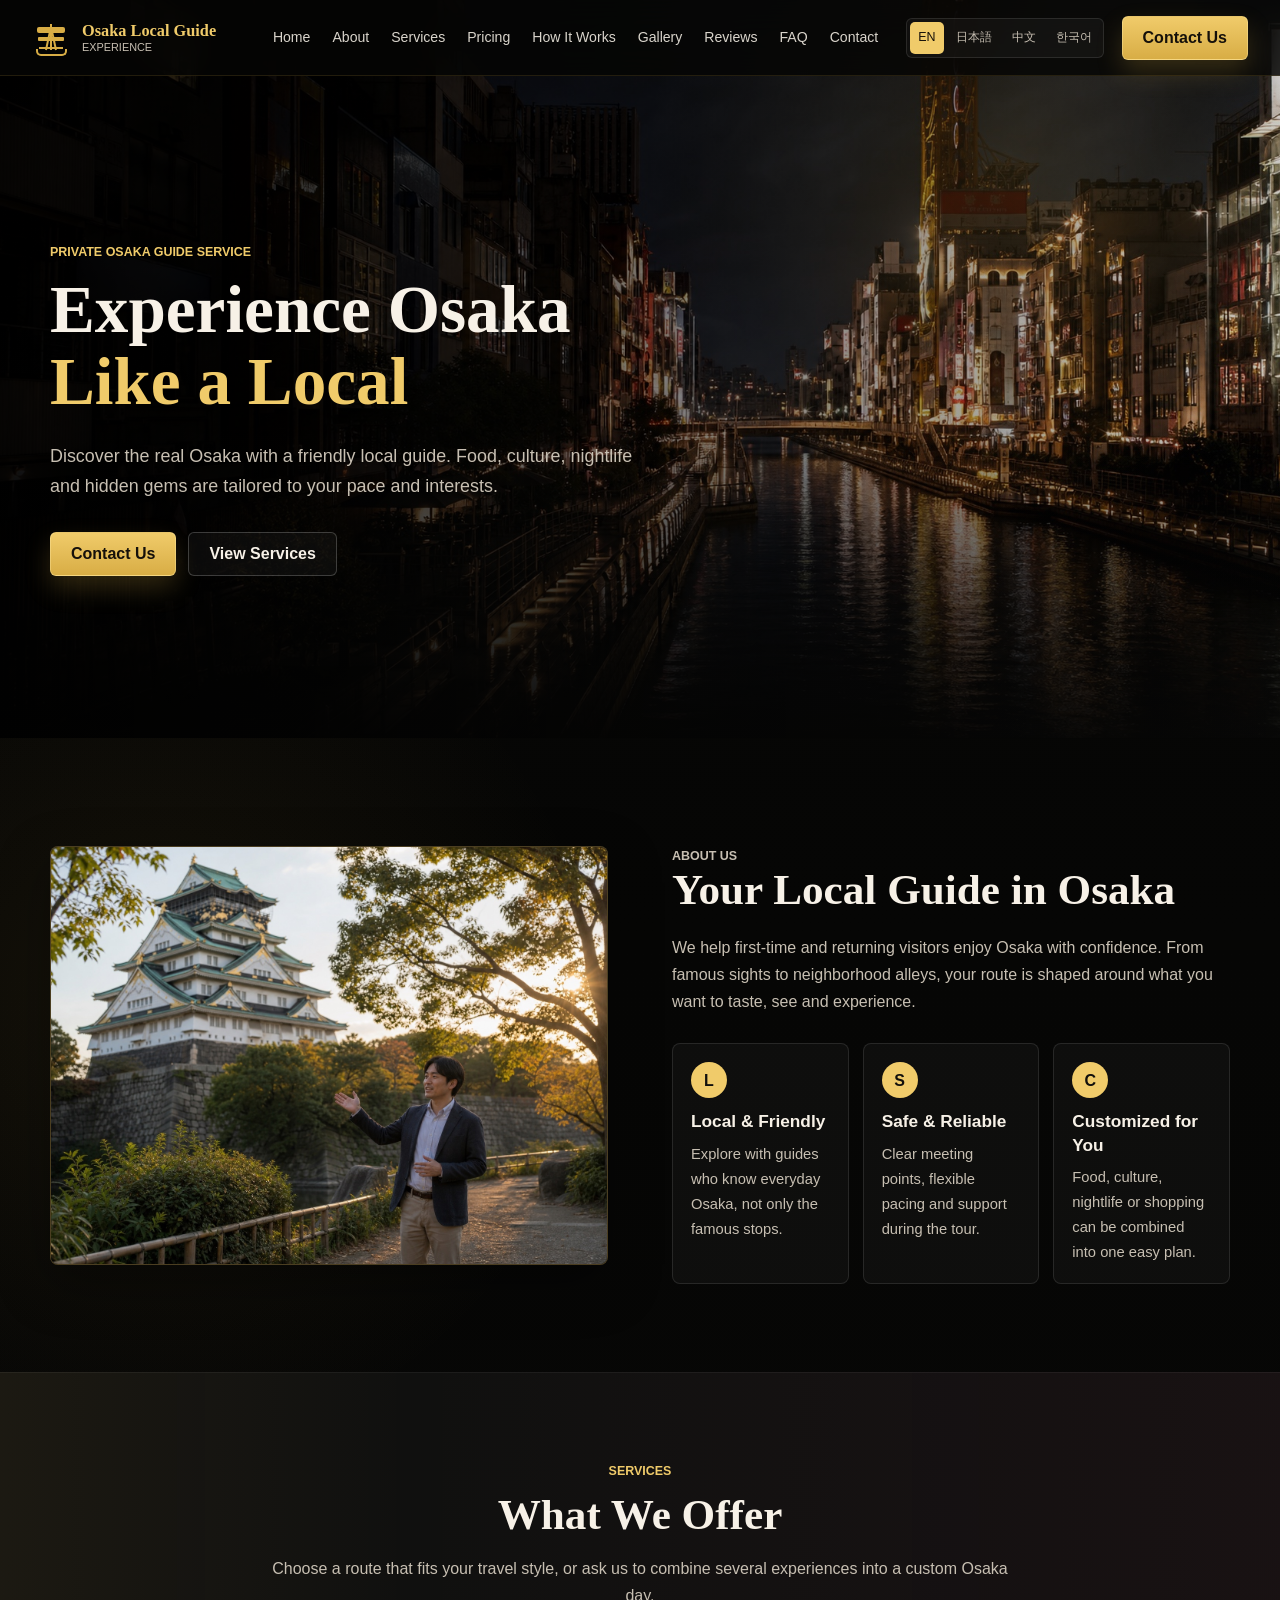
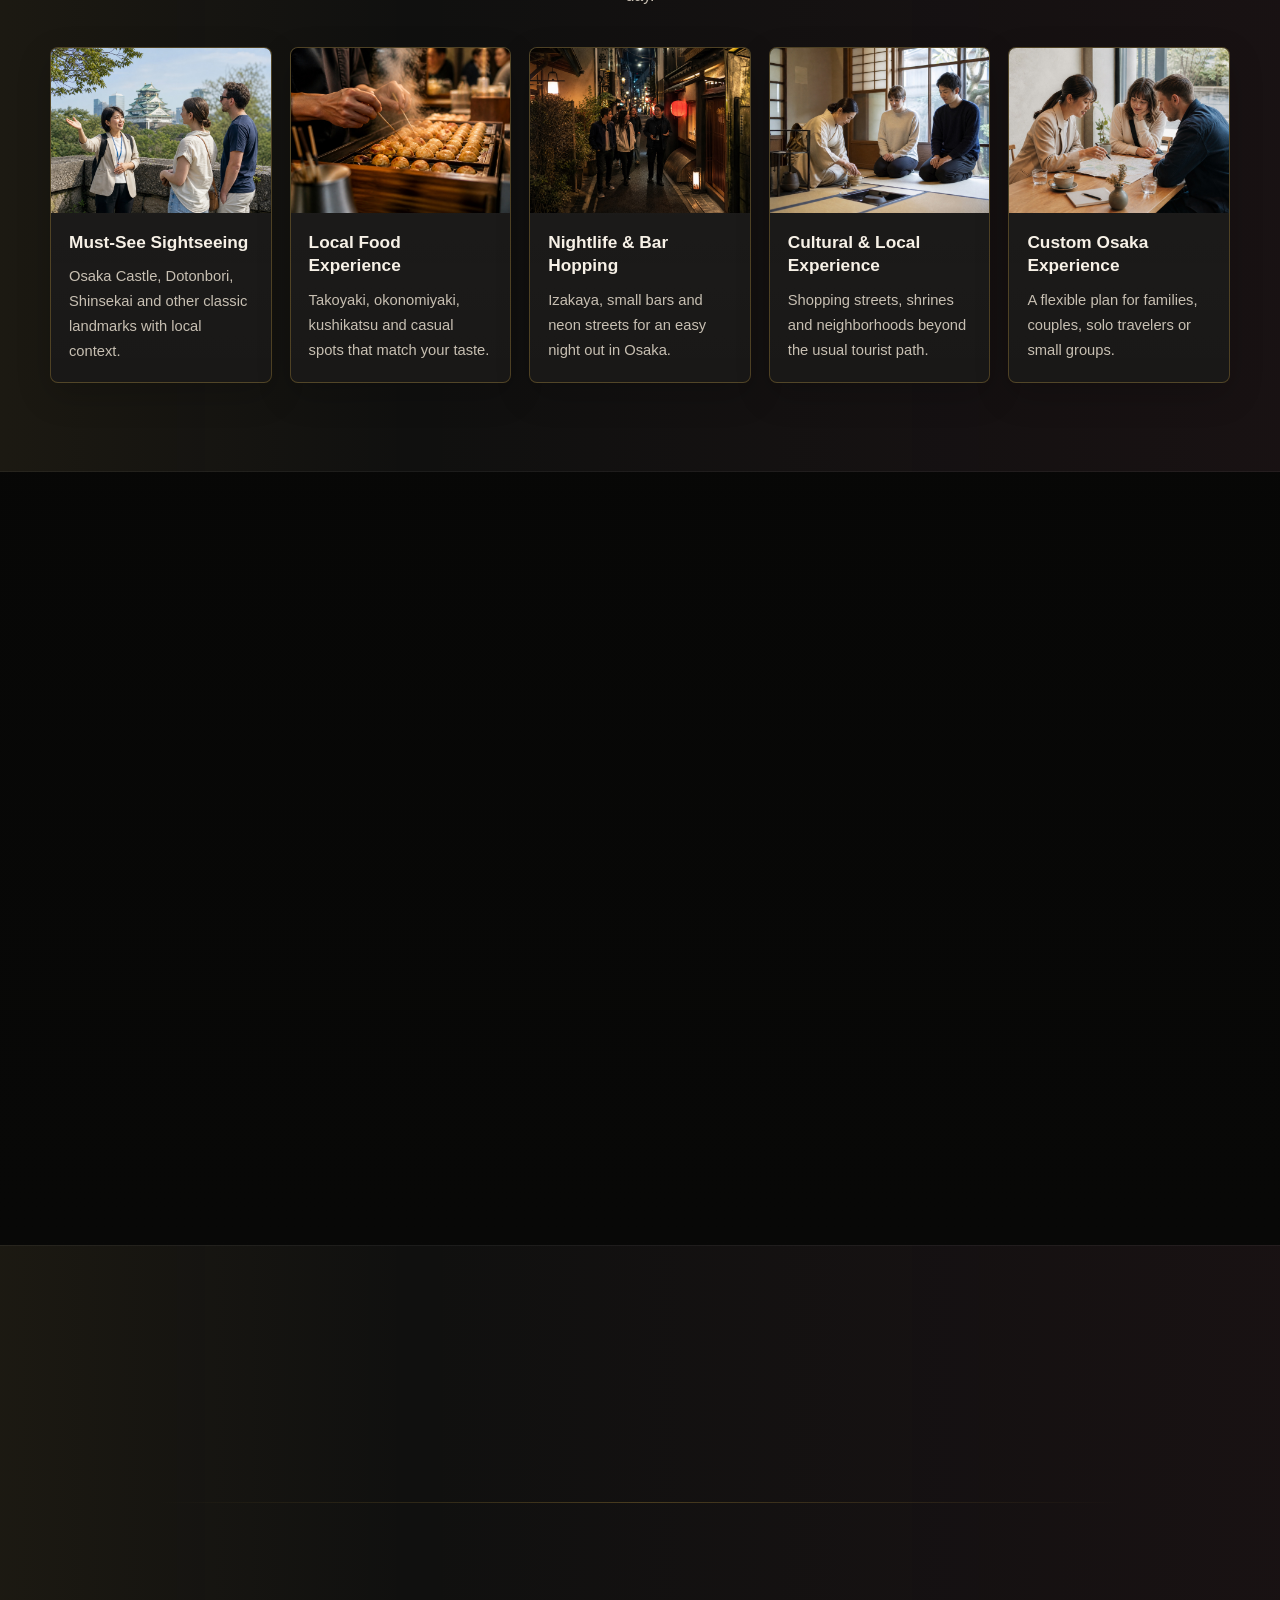
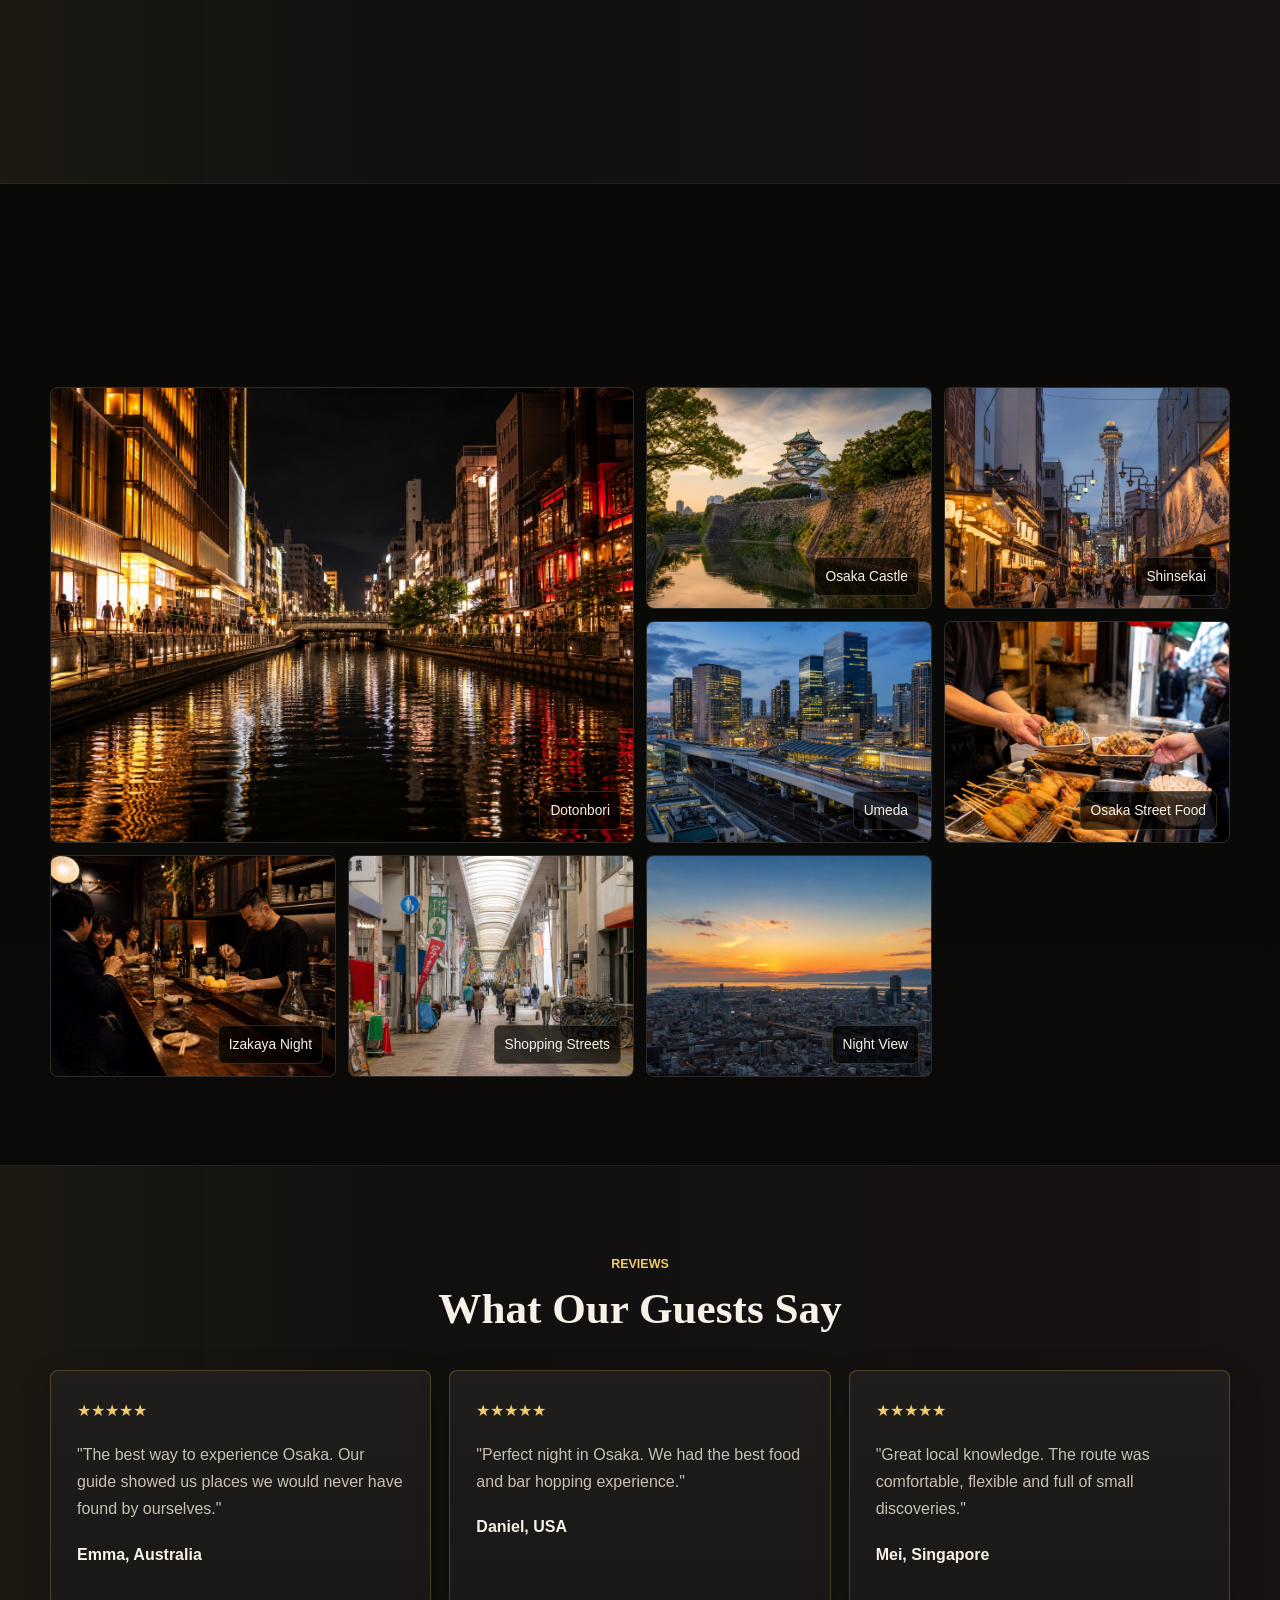
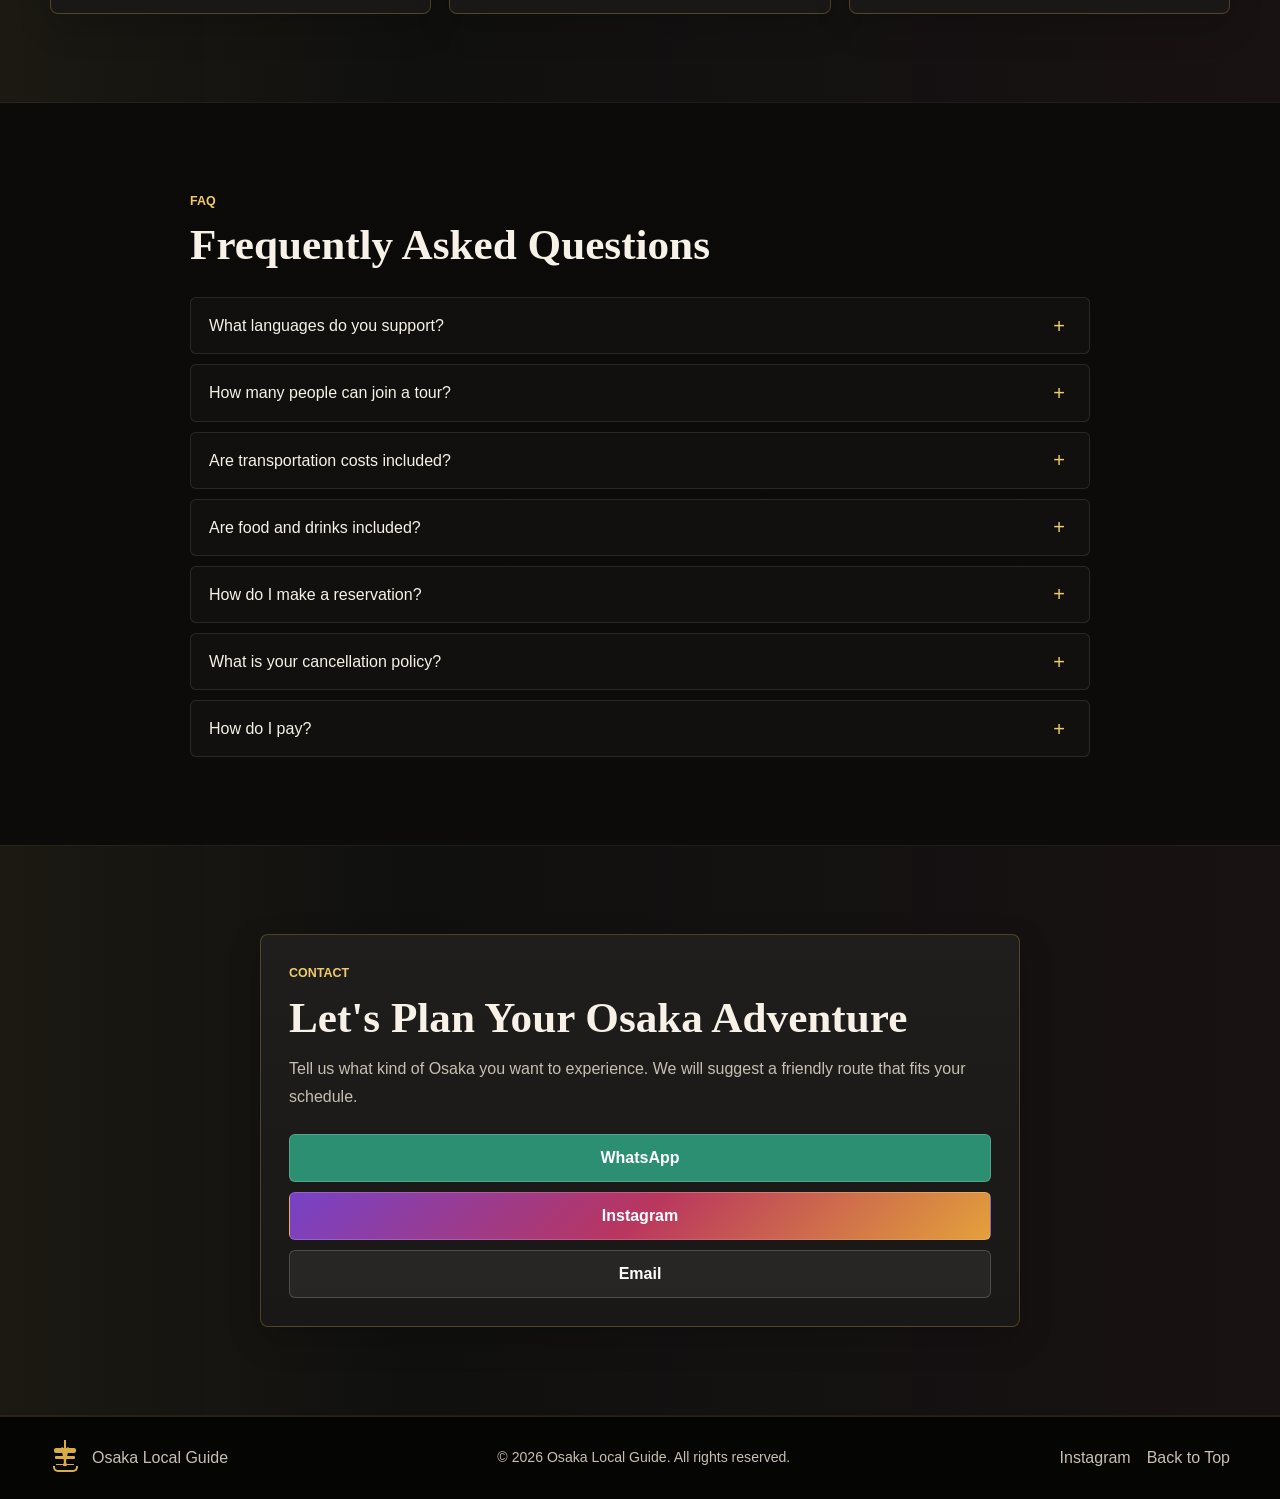
==== index.html @ 4e428090 "Initial commit" ====
<!doctype html>
<html lang="en">
  <head>
    <meta charset="utf-8">
    <meta name="viewport" content="width=device-width, initial-scale=1">
    <title>Osaka Local Guide | Private Tours in Osaka</title>
    <meta
      name="description"
      content="Discover Osaka with a friendly local guide. Food, culture, nightlife and hidden gems tailored to your trip."
    >
    <link rel="stylesheet" href="css/style.css">
  </head>
  <body>
    <header class="site-header" data-header>
      <a class="brand" href="#home" data-scroll>
        <span class="brand-mark" aria-hidden="true">
          <span></span>
          <span></span>
          <span></span>
        </span>
        <span class="brand-copy">
          <span class="brand-title" data-i18n="brand.name"></span>
          <span class="brand-subtitle" data-i18n="brand.tagline"></span>
        </span>
      </a>

      <button
        class="nav-toggle"
        type="button"
        aria-controls="site-nav"
        aria-expanded="false"
        data-i18n-attr="aria-label:nav.openMenu"
      >
        <span></span>
        <span></span>
        <span></span>
      </button>

      <nav id="site-nav" class="site-nav" data-i18n-attr="aria-label:nav.primary">
        <ul class="nav-list">
          <li><a href="#home" data-scroll data-i18n="nav.home"></a></li>
          <li><a href="#about" data-scroll data-i18n="nav.about"></a></li>
          <li><a href="#services" data-scroll data-i18n="nav.services"></a></li>
          <li><a href="#pricing" data-scroll data-i18n="nav.pricing"></a></li>
          <li><a href="#how-it-works" data-scroll data-i18n="nav.how"></a></li>
          <li><a href="#gallery" data-scroll data-i18n="nav.gallery"></a></li>
          <li><a href="#reviews" data-scroll data-i18n="nav.reviews"></a></li>
          <li><a href="#faq" data-scroll data-i18n="nav.faq"></a></li>
          <li><a href="#contact" data-scroll data-i18n="nav.contact"></a></li>
        </ul>

        <div class="language-switcher" data-i18n-attr="aria-label:language.label" role="group">
          <button type="button" data-lang="en">EN</button>
          <button type="button" data-lang="ja">日本語</button>
          <button type="button" data-lang="zh">中文</button>
          <button type="button" data-lang="ko">한국어</button>
        </div>

        <a class="button button--gold header-cta" href="#contact" data-scroll data-i18n="common.contactUs"></a>
      </nav>
    </header>

    <main>
      <section id="home" class="home section">
        <img
          class="home-image"
          src="images/home/dotonbori-night.jpg"
          alt=""
          data-i18n-attr="alt:images.hero"
        >
        <div class="home-shade" aria-hidden="true"></div>
        <div class="home-content reveal">
          <p class="eyebrow" data-i18n="home.eyebrow"></p>
          <h1>
            <span data-i18n="home.titleTop"></span>
            <strong data-i18n="home.titleHighlight"></strong>
          </h1>
          <p class="lead" data-i18n="home.description"></p>
          <div class="home-actions">
            <a class="button button--gold" href="#contact" data-scroll data-i18n="common.contactUs"></a>
            <a class="button button--ghost" href="#services" data-scroll data-i18n="home.secondaryCta"></a>
          </div>
        </div>
      </section>

      <section id="about" class="section section--split">
        <div class="container split-grid">
          <figure class="image-frame reveal">
            <img src="images/about/osaka-castle-guide.jpg" alt="" data-i18n-attr="alt:images.about">
          </figure>
          <div class="section-copy reveal">
            <p class="eyebrow" data-i18n="about.eyebrow"></p>
            <h2 data-i18n="about.title"></h2>
            <p data-i18n="about.description"></p>
            <div class="feature-list">
              <article class="mini-feature">
                <span class="feature-icon" aria-hidden="true">L</span>
                <h3 data-i18n="about.features.local.title"></h3>
                <p data-i18n="about.features.local.text"></p>
              </article>
              <article class="mini-feature">
                <span class="feature-icon" aria-hidden="true">S</span>
                <h3 data-i18n="about.features.safe.title"></h3>
                <p data-i18n="about.features.safe.text"></p>
              </article>
              <article class="mini-feature">
                <span class="feature-icon" aria-hidden="true">C</span>
                <h3 data-i18n="about.features.custom.title"></h3>
                <p data-i18n="about.features.custom.text"></p>
              </article>
            </div>
          </div>
        </div>
      </section>

      <section id="services" class="section section--band">
        <div class="container">
          <div class="section-heading reveal">
            <p class="eyebrow" data-i18n="services.eyebrow"></p>
            <h2 data-i18n="services.title"></h2>
            <p data-i18n="services.description"></p>
          </div>

          <div class="service-grid">
            <article class="service-card reveal">
              <img src="images/services/sightseeing.jpg" alt="" data-i18n-attr="alt:images.services.sightseeing">
              <div class="card-body">
                <h3 data-i18n="services.items.sightseeing.title"></h3>
                <p data-i18n="services.items.sightseeing.text"></p>
              </div>
            </article>
            <article class="service-card reveal">
              <img src="images/services/local-food.jpg" alt="" data-i18n-attr="alt:images.services.food">
              <div class="card-body">
                <h3 data-i18n="services.items.food.title"></h3>
                <p data-i18n="services.items.food.text"></p>
              </div>
            </article>
            <article class="service-card reveal">
              <img src="images/services/nightlife.jpg" alt="" data-i18n-attr="alt:images.services.nightlife">
              <div class="card-body">
                <h3 data-i18n="services.items.nightlife.title"></h3>
                <p data-i18n="services.items.nightlife.text"></p>
              </div>
            </article>
            <article class="service-card reveal">
              <img src="images/services/cultural.jpg" alt="" data-i18n-attr="alt:images.services.cultural">
              <div class="card-body">
                <h3 data-i18n="services.items.cultural.title"></h3>
                <p data-i18n="services.items.cultural.text"></p>
              </div>
            </article>
            <article class="service-card reveal">
              <img src="images/services/custom.jpg" alt="" data-i18n-attr="alt:images.services.custom">
              <div class="card-body">
                <h3 data-i18n="services.items.custom.title"></h3>
                <p data-i18n="services.items.custom.text"></p>
              </div>
            </article>
          </div>
        </div>
      </section>

      <section id="pricing" class="section">
        <div class="container">
          <div class="section-heading reveal">
            <p class="eyebrow" data-i18n="pricing.eyebrow"></p>
            <h2 data-i18n="pricing.title"></h2>
            <p data-i18n="pricing.description"></p>
          </div>

          <div class="pricing-layout">
            <div class="pricing-grid">
              <!-- TODO: Replace temporary prices after final pricing is confirmed. -->
              <article class="price-card reveal">
                <h3 data-i18n="pricing.plans.half.title"></h3>
                <p class="duration" data-i18n="pricing.plans.half.duration"></p>
                <p class="price" data-i18n="pricing.plans.half.price"></p>
                <ul>
                  <li data-i18n="pricing.plans.half.point1"></li>
                  <li data-i18n="pricing.plans.half.point2"></li>
                  <li data-i18n="pricing.plans.half.point3"></li>
                </ul>
                <a class="button button--gold" href="#contact" data-scroll data-i18n="common.contactUs"></a>
              </article>
              <article class="price-card price-card--featured reveal">
                <span class="badge" data-i18n="pricing.popular"></span>
                <h3 data-i18n="pricing.plans.full.title"></h3>
                <p class="duration" data-i18n="pricing.plans.full.duration"></p>
                <p class="price" data-i18n="pricing.plans.full.price"></p>
                <ul>
                  <li data-i18n="pricing.plans.full.point1"></li>
                  <li data-i18n="pricing.plans.full.point2"></li>
                  <li data-i18n="pricing.plans.full.point3"></li>
                </ul>
                <a class="button button--gold" href="#contact" data-scroll data-i18n="common.contactUs"></a>
              </article>
              <article class="price-card reveal">
                <h3 data-i18n="pricing.plans.custom.title"></h3>
                <p class="duration" data-i18n="pricing.plans.custom.duration"></p>
                <p class="price" data-i18n="pricing.plans.custom.price"></p>
                <ul>
                  <li data-i18n="pricing.plans.custom.point1"></li>
                  <li data-i18n="pricing.plans.custom.point2"></li>
                  <li data-i18n="pricing.plans.custom.point3"></li>
                </ul>
                <a class="button button--gold" href="#contact" data-scroll data-i18n="common.contactUs"></a>
              </article>
            </div>

            <aside class="included-box reveal">
              <div>
                <h3 data-i18n="pricing.included.title"></h3>
                <ul>
                  <li data-i18n="pricing.included.item1"></li>
                  <li data-i18n="pricing.included.item2"></li>
                </ul>
              </div>
              <div>
                <h3 data-i18n="pricing.excluded.title"></h3>
                <ul>
                  <li data-i18n="pricing.excluded.item1"></li>
                  <li data-i18n="pricing.excluded.item2"></li>
                  <li data-i18n="pricing.excluded.item3"></li>
                </ul>
              </div>
              <p class="note" data-i18n="pricing.note"></p>
            </aside>
          </div>
        </div>
      </section>

      <section id="how-it-works" class="section section--band">
        <div class="container">
          <div class="section-heading reveal">
            <p class="eyebrow" data-i18n="how.eyebrow"></p>
            <h2 data-i18n="how.title"></h2>
          </div>
          <div class="steps">
            <article class="step-card reveal">
              <div class="step-marker" aria-hidden="true">
                <svg class="step-icon" viewBox="0 0 24 24" fill="none" stroke="currentColor" stroke-width="1.8" stroke-linecap="round" stroke-linejoin="round">
                  <path d="M8 2v4"></path><path d="M16 2v4"></path><rect width="18" height="18" x="3" y="4" rx="2"></rect><path d="M3 10h18"></path><path d="m9 16 2 2 4-4"></path>
                </svg>
                <span class="step-number">01</span>
              </div>
              <h3 data-i18n="how.steps.reservation.title"></h3>
              <p data-i18n="how.steps.reservation.text"></p>
            </article>
            <article class="step-card reveal">
              <div class="step-marker" aria-hidden="true">
                <svg class="step-icon" viewBox="0 0 24 24" fill="none" stroke="currentColor" stroke-width="1.8" stroke-linecap="round" stroke-linejoin="round">
                  <path d="M21 15a4 4 0 0 1-4 4H8l-5 3V7a4 4 0 0 1 4-4h10a4 4 0 0 1 4 4z"></path><path d="M8 9h8"></path><path d="M8 13h5"></path>
                </svg>
                <span class="step-number">02</span>
              </div>
              <h3 data-i18n="how.steps.contact.title"></h3>
              <p data-i18n="how.steps.contact.text"></p>
            </article>
            <article class="step-card reveal">
              <div class="step-marker" aria-hidden="true">
                <svg class="step-icon" viewBox="0 0 24 24" fill="none" stroke="currentColor" stroke-width="1.8" stroke-linecap="round" stroke-linejoin="round">
                  <path d="M14.1 6 3 9v11l7.9-2.1"></path><path d="m14.1 6 6.9-2v11l-7.1 2"></path><path d="M10.9 18 11 7"></path><path d="m14 6-.1 11"></path>
                </svg>
                <span class="step-number">03</span>
              </div>
              <h3 data-i18n="how.steps.consultation.title"></h3>
              <p data-i18n="how.steps.consultation.text"></p>
            </article>
            <article class="step-card reveal">
              <div class="step-marker" aria-hidden="true">
                <svg class="step-icon" viewBox="0 0 24 24" fill="none" stroke="currentColor" stroke-width="1.8" stroke-linecap="round" stroke-linejoin="round">
                  <path d="m5 17-2 2"></path><path d="m7 19-2 2"></path><path d="M13 6h4l4 5v6h-2"></path><path d="M3 11h10v6H9"></path><circle cx="6" cy="17" r="2"></circle><circle cx="17" cy="17" r="2"></circle><path d="M13 6V3H7v8"></path>
                </svg>
                <span class="step-number">04</span>
              </div>
              <h3 data-i18n="how.steps.pickup.title"></h3>
              <p data-i18n="how.steps.pickup.text"></p>
            </article>
            <article class="step-card reveal">
              <div class="step-marker" aria-hidden="true">
                <svg class="step-icon" viewBox="0 0 24 24" fill="none" stroke="currentColor" stroke-width="1.8" stroke-linecap="round" stroke-linejoin="round">
                  <path d="m12 3-1.4 3.6L7 8l3.6 1.4L12 13l1.4-3.6L17 8l-3.6-1.4L12 3z"></path><path d="m19 13-.9 2.1L16 16l2.1.9L19 19l.9-2.1L22 16l-2.1-.9L19 13z"></path><path d="m5 14-1.1 2.9L1 18l2.9 1.1L5 22l1.1-2.9L9 18l-2.9-1.1L5 14z"></path>
                </svg>
                <span class="step-number">05</span>
              </div>
              <h3 data-i18n="how.steps.vip.title"></h3>
              <p data-i18n="how.steps.vip.text"></p>
            </article>
          </div>
        </div>
      </section>

      <section id="gallery" class="section">
        <div class="container">
          <div class="section-heading reveal">
            <p class="eyebrow" data-i18n="gallery.eyebrow"></p>
            <h2 data-i18n="gallery.title"></h2>
          </div>

          <div class="gallery-grid">
            <figure class="gallery-item gallery-item--wide reveal">
              <img src="images/gallery/dotonbori.jpg" alt="" data-i18n-attr="alt:images.gallery.dotonbori">
              <figcaption data-i18n="gallery.items.dotonbori"></figcaption>
            </figure>
            <figure class="gallery-item reveal">
              <img src="images/gallery/osaka-castle.jpg" alt="" data-i18n-attr="alt:images.gallery.castle">
              <figcaption data-i18n="gallery.items.castle"></figcaption>
            </figure>
            <figure class="gallery-item reveal">
              <img src="images/gallery/shinsekai.jpg" alt="" data-i18n-attr="alt:images.gallery.shinsekai">
              <figcaption data-i18n="gallery.items.shinsekai"></figcaption>
            </figure>
            <figure class="gallery-item reveal">
              <img src="images/gallery/umeda.jpg" alt="" data-i18n-attr="alt:images.gallery.umeda">
              <figcaption data-i18n="gallery.items.umeda"></figcaption>
            </figure>
            <figure class="gallery-item reveal">
              <img src="images/gallery/street-food.jpg" alt="" data-i18n-attr="alt:images.gallery.food">
              <figcaption data-i18n="gallery.items.food"></figcaption>
            </figure>
            <figure class="gallery-item reveal">
              <img src="images/gallery/izakaya.jpg" alt="" data-i18n-attr="alt:images.gallery.izakaya">
              <figcaption data-i18n="gallery.items.izakaya"></figcaption>
            </figure>
            <figure class="gallery-item reveal">
              <img src="images/gallery/shotengai.jpg" alt="" data-i18n-attr="alt:images.gallery.shotengai">
              <figcaption data-i18n="gallery.items.shotengai"></figcaption>
            </figure>
            <figure class="gallery-item reveal">
              <img src="images/gallery/skyline.jpg" alt="" data-i18n-attr="alt:images.gallery.skyline">
              <figcaption data-i18n="gallery.items.skyline"></figcaption>
            </figure>
          </div>
        </div>
      </section>

      <section id="reviews" class="section section--band">
        <div class="container">
          <div class="section-heading reveal">
            <p class="eyebrow" data-i18n="reviews.eyebrow"></p>
            <h2 data-i18n="reviews.title"></h2>
          </div>

          <div class="review-grid">
            <!-- TODO: Replace dummy reviews with real customer reviews after launch. -->
            <article class="review-card reveal">
              <p class="stars" aria-label="5 out of 5" data-i18n-attr="aria-label:reviews.rating">★★★★★</p>
              <blockquote data-i18n="reviews.items.one.text"></blockquote>
              <p class="reviewer" data-i18n="reviews.items.one.name"></p>
            </article>
            <article class="review-card reveal">
              <p class="stars" aria-label="5 out of 5" data-i18n-attr="aria-label:reviews.rating">★★★★★</p>
              <blockquote data-i18n="reviews.items.two.text"></blockquote>
              <p class="reviewer" data-i18n="reviews.items.two.name"></p>
            </article>
            <article class="review-card reveal">
              <p class="stars" aria-label="5 out of 5" data-i18n-attr="aria-label:reviews.rating">★★★★★</p>
              <blockquote data-i18n="reviews.items.three.text"></blockquote>
              <p class="reviewer" data-i18n="reviews.items.three.name"></p>
            </article>
          </div>
        </div>
      </section>

      <section id="faq" class="section">
        <div class="container faq-layout">
          <div class="reveal">
            <p class="eyebrow" data-i18n="faq.eyebrow"></p>
            <h2 data-i18n="faq.title"></h2>

            <div class="faq-list">
              <article class="faq-item">
                <button class="faq-question" type="button" aria-expanded="false" aria-controls="faq-answer-1" id="faq-question-1">
                  <span data-i18n="faq.items.languages.question"></span>
                  <span class="faq-icon" aria-hidden="true">+</span>
                </button>
                <div class="faq-answer" id="faq-answer-1" role="region" aria-labelledby="faq-question-1" hidden>
                  <p data-i18n="faq.items.languages.answer"></p>
                </div>
              </article>
              <article class="faq-item">
                <button class="faq-question" type="button" aria-expanded="false" aria-controls="faq-answer-2" id="faq-question-2">
                  <span data-i18n="faq.items.people.question"></span>
                  <span class="faq-icon" aria-hidden="true">+</span>
                </button>
                <div class="faq-answer" id="faq-answer-2" role="region" aria-labelledby="faq-question-2" hidden>
                  <p data-i18n="faq.items.people.answer"></p>
                </div>
              </article>
              <article class="faq-item">
                <button class="faq-question" type="button" aria-expanded="false" aria-controls="faq-answer-3" id="faq-question-3">
                  <span data-i18n="faq.items.transport.question"></span>
                  <span class="faq-icon" aria-hidden="true">+</span>
                </button>
                <div class="faq-answer" id="faq-answer-3" role="region" aria-labelledby="faq-question-3" hidden>
                  <p data-i18n="faq.items.transport.answer"></p>
                </div>
              </article>
              <article class="faq-item">
                <button class="faq-question" type="button" aria-expanded="false" aria-controls="faq-answer-4" id="faq-question-4">
                  <span data-i18n="faq.items.food.question"></span>
                  <span class="faq-icon" aria-hidden="true">+</span>
                </button>
                <div class="faq-answer" id="faq-answer-4" role="region" aria-labelledby="faq-question-4" hidden>
                  <p data-i18n="faq.items.food.answer"></p>
                </div>
              </article>
              <article class="faq-item">
                <button class="faq-question" type="button" aria-expanded="false" aria-controls="faq-answer-5" id="faq-question-5">
                  <span data-i18n="faq.items.reservation.question"></span>
                  <span class="faq-icon" aria-hidden="true">+</span>
                </button>
                <div class="faq-answer" id="faq-answer-5" role="region" aria-labelledby="faq-question-5" hidden>
                  <p data-i18n="faq.items.reservation.answer"></p>
                </div>
              </article>
              <article class="faq-item">
                <button class="faq-question" type="button" aria-expanded="false" aria-controls="faq-answer-6" id="faq-question-6">
                  <span data-i18n="faq.items.cancel.question"></span>
                  <span class="faq-icon" aria-hidden="true">+</span>
                </button>
                <div class="faq-answer" id="faq-answer-6" role="region" aria-labelledby="faq-question-6" hidden>
                  <p data-i18n="faq.items.cancel.answer"></p>
                </div>
              </article>
              <article class="faq-item">
                <button class="faq-question" type="button" aria-expanded="false" aria-controls="faq-answer-7" id="faq-question-7">
                  <span data-i18n="faq.items.payment.question"></span>
                  <span class="faq-icon" aria-hidden="true">+</span>
                </button>
                <div class="faq-answer" id="faq-answer-7" role="region" aria-labelledby="faq-question-7" hidden>
                  <p data-i18n="faq.items.payment.answer"></p>
                </div>
              </article>
            </div>
          </div>
        </div>
      </section>

      <section id="contact" class="section section--band contact-section">
        <div class="container contact-grid">
          <aside class="contact-panel reveal">
            <p class="eyebrow" data-i18n="contact.eyebrow"></p>
            <h2 data-i18n="contact.title"></h2>
            <p data-i18n="contact.description"></p>

            <div class="contact-links">
              <!-- TODO: Replace with actual WhatsApp URL. -->
              <a class="contact-link contact-link--whatsapp" href="https://wa.me/810000000000" target="_blank" rel="noopener">
                <span data-i18n="contact.whatsapp"></span>
              </a>
              <!-- TODO: Replace with actual Instagram URL. -->
              <a class="contact-link contact-link--instagram" href="https://www.instagram.com/osakalocalguide/" target="_blank" rel="noopener">
                <span data-i18n="contact.instagram"></span>
              </a>
              <!-- TODO: Replace with actual email address. -->
              <a class="contact-link contact-link--email" href="mailto:hello@osakalocalguide.example">
                <span data-i18n="contact.email"></span>
              </a>
            </div>
          </aside>
        </div>
      </section>
    </main>

    <footer class="site-footer">
      <div class="container footer-inner">
        <a class="footer-brand" href="#home" data-scroll>
          <span class="brand-mark brand-mark--small" aria-hidden="true">
            <span></span>
            <span></span>
            <span></span>
          </span>
          <span data-i18n="brand.name"></span>
        </a>
        <p>
          &copy; <span data-year></span>
          <span data-i18n="footer.copyright"></span>
        </p>
        <div class="footer-links">
          <a href="https://www.instagram.com/osakalocalguide/" target="_blank" rel="noopener" data-i18n="footer.instagram"></a>
          <a href="#home" data-scroll data-i18n="footer.backToTop"></a>
        </div>
      </div>
    </footer>

    <script src="js/main.js" defer></script>
  </body>
</html>
---- css/style.css ----
:root {
  --color-bg: #080807;
  --color-bg-soft: #10100f;
  --color-panel: #151413;
  --color-panel-strong: #1b1917;
  --color-text: #f7f1e7;
  --color-muted: #c7bfb2;
  --color-subtle: #8f877d;
  --color-gold: #d8ad45;
  --color-gold-soft: #f0cb6a;
  --color-gold-deep: #8d661c;
  --color-line: rgba(216, 173, 69, 0.28);
  --color-line-soft: rgba(255, 255, 255, 0.1);
  --color-ruby: #b9365f;
  --color-jade: #2c8f72;
  --shadow-soft: 0 18px 52px rgba(0, 0, 0, 0.35);
  --header-height: 76px;
  --radius: 8px;
  --radius-small: 6px;
  --container: 1180px;
}

*,
*::before,
*::after {
  box-sizing: border-box;
}

html {
  scroll-behavior: smooth;
}

body {
  margin: 0;
  min-width: 320px;
  color: var(--color-text);
  background:
    radial-gradient(circle at 12% 16%, rgba(216, 173, 69, 0.08), transparent 28rem),
    linear-gradient(180deg, #050504 0%, var(--color-bg) 45%, #0d0c0b 100%);
  font-family: -apple-system, BlinkMacSystemFont, "Segoe UI", "Hiragino Sans", "Yu Gothic", Meiryo, sans-serif;
  font-size: 16px;
  line-height: 1.7;
}

body.nav-open {
  overflow: hidden;
}

img {
  display: block;
  max-width: 100%;
}

a {
  color: inherit;
  text-decoration: none;
}

button,
input,
textarea {
  font: inherit;
}

button {
  cursor: pointer;
}

[hidden] {
  display: none !important;
}

[id] {
  scroll-margin-top: calc(var(--header-height) + 18px);
}

.container {
  width: min(100% - 40px, var(--container));
  margin: 0 auto;
}

.site-header {
  position: fixed;
  top: 0;
  left: 0;
  z-index: 50;
  display: flex;
  align-items: center;
  justify-content: space-between;
  width: 100%;
  min-height: var(--header-height);
  padding: 14px 32px;
  color: var(--color-text);
  background: rgba(5, 5, 4, 0.82);
  border-bottom: 1px solid rgba(216, 173, 69, 0.14);
  backdrop-filter: blur(18px);
}

.brand,
.footer-brand {
  display: inline-flex;
  align-items: center;
  gap: 12px;
  min-width: 0;
}

.brand-mark {
  position: relative;
  display: inline-flex;
  align-items: flex-end;
  justify-content: center;
  width: 38px;
  height: 38px;
  flex: 0 0 auto;
}

.brand-mark::before {
  content: "";
  position: absolute;
  bottom: 1px;
  width: 31px;
  height: 7px;
  border: 2px solid var(--color-gold);
  border-top: 0;
  border-radius: 0 0 5px 5px;
}

.brand-mark::after {
  content: "";
  position: absolute;
  bottom: 24px;
  width: 28px;
  height: 6px;
  background: var(--color-gold);
  border-radius: 2px;
  box-shadow:
    0 9px 0 -1px var(--color-gold),
    0 18px 0 -2px var(--color-gold);
}

.brand-mark span {
  position: absolute;
  bottom: 7px;
  width: 2px;
  height: 19px;
  background: var(--color-gold);
  transform-origin: bottom center;
}

.brand-mark span:nth-child(1) {
  left: 13px;
  transform: rotate(12deg);
}

.brand-mark span:nth-child(2) {
  height: 26px;
}

.brand-mark span:nth-child(3) {
  right: 13px;
  transform: rotate(-12deg);
}

.brand-mark--small {
  width: 30px;
  height: 30px;
}

.brand-mark--small::after {
  width: 22px;
  height: 5px;
  bottom: 20px;
  box-shadow:
    0 7px 0 -1px var(--color-gold),
    0 14px 0 -2px var(--color-gold);
}

.brand-mark--small::before {
  width: 25px;
  height: 6px;
}

.brand-copy {
  display: grid;
  line-height: 1.05;
}

.brand-title {
  color: var(--color-gold-soft);
  font-family: Georgia, "Times New Roman", serif;
  font-size: 1.02rem;
  font-weight: 700;
}

.brand-subtitle {
  margin-top: 3px;
  color: var(--color-muted);
  font-size: 0.68rem;
  text-transform: uppercase;
}

.site-nav {
  display: flex;
  align-items: center;
  gap: 18px;
}

.nav-list {
  display: flex;
  align-items: center;
  gap: 2px;
  margin: 0;
  padding: 0;
  list-style: none;
}

.nav-list a {
  display: inline-flex;
  align-items: center;
  min-height: 40px;
  padding: 0 10px;
  color: rgba(247, 241, 231, 0.88);
  border-radius: var(--radius-small);
  font-size: 0.88rem;
  white-space: nowrap;
  transition: color 180ms ease, background 180ms ease;
}

.nav-list a:hover,
.nav-list a:focus-visible {
  color: var(--color-gold-soft);
  background: rgba(216, 173, 69, 0.1);
  outline: none;
}

.language-switcher {
  display: inline-flex;
  align-items: center;
  gap: 4px;
  padding: 3px;
  border: 1px solid var(--color-line-soft);
  border-radius: var(--radius-small);
  background: rgba(255, 255, 255, 0.04);
}

.language-switcher button {
  min-height: 32px;
  padding: 0 8px;
  color: var(--color-muted);
  background: transparent;
  border: 0;
  border-radius: 5px;
  font-size: 0.78rem;
  white-space: nowrap;
  transition: color 180ms ease, background 180ms ease;
}

.language-switcher button:hover,
.language-switcher button:focus-visible,
.language-switcher button.is-active {
  color: #16110a;
  background: var(--color-gold-soft);
  outline: none;
}

.nav-toggle {
  display: none;
  width: 44px;
  height: 44px;
  padding: 0;
  color: var(--color-text);
  background: rgba(255, 255, 255, 0.04);
  border: 1px solid var(--color-line);
  border-radius: var(--radius-small);
}

.nav-toggle span {
  display: block;
  width: 19px;
  height: 2px;
  margin: 5px auto;
  background: currentColor;
  border-radius: 99px;
  transition: transform 180ms ease, opacity 180ms ease;
}

.nav-toggle.is-open span:nth-child(1) {
  transform: translateY(7px) rotate(45deg);
}

.nav-toggle.is-open span:nth-child(2) {
  opacity: 0;
}

.nav-toggle.is-open span:nth-child(3) {
  transform: translateY(-7px) rotate(-45deg);
}

.button {
  display: inline-flex;
  align-items: center;
  justify-content: center;
  min-height: 44px;
  padding: 0 20px;
  border: 1px solid transparent;
  border-radius: var(--radius-small);
  font-weight: 700;
  line-height: 1.2;
  text-align: center;
  transition: transform 180ms ease, background 180ms ease, border-color 180ms ease, color 180ms ease;
}

.button:hover,
.button:focus-visible {
  transform: translateY(-1px);
  outline: none;
}

.button--gold {
  color: #15100a;
  background: linear-gradient(180deg, var(--color-gold-soft), var(--color-gold));
  border-color: rgba(255, 235, 165, 0.38);
  box-shadow: 0 12px 26px rgba(216, 173, 69, 0.22);
}

.button--gold:hover,
.button--gold:focus-visible {
  background: linear-gradient(180deg, #f8dc89, #dfb64f);
}

.button--ghost {
  color: var(--color-text);
  background: rgba(255, 255, 255, 0.04);
  border-color: rgba(255, 255, 255, 0.2);
}

.button--ghost:hover,
.button--ghost:focus-visible {
  border-color: var(--color-line);
  background: rgba(216, 173, 69, 0.08);
}

.section {
  padding: 88px 0;
}

.section--band {
  background:
    linear-gradient(90deg, rgba(216, 173, 69, 0.06), transparent 32%, rgba(185, 54, 95, 0.05)),
    var(--color-bg-soft);
  border-top: 1px solid rgba(255, 255, 255, 0.05);
  border-bottom: 1px solid rgba(255, 255, 255, 0.05);
}

.home {
  position: relative;
  display: grid;
  align-items: center;
  min-height: 82svh;
  padding: calc(var(--header-height) + 56px) 0 72px;
  overflow: hidden;
}

.home-image,
.home-shade {
  position: absolute;
  inset: 0;
}

.home-image {
  width: 100%;
  height: 100%;
  object-fit: cover;
}

.home-shade {
  background:
    linear-gradient(90deg, rgba(0, 0, 0, 0.86) 0%, rgba(0, 0, 0, 0.58) 40%, rgba(0, 0, 0, 0.18) 100%),
    linear-gradient(0deg, rgba(8, 8, 7, 0.96) 0%, transparent 42%),
    radial-gradient(circle at 78% 22%, rgba(216, 173, 69, 0.18), transparent 22rem);
}

.home-content {
  position: relative;
  width: min(100% - 40px, var(--container));
  margin: 0 auto;
  padding-top: 20px;
}

.eyebrow {
  margin: 0 0 10px;
  color: var(--color-gold-soft);
  font-size: 0.78rem;
  font-weight: 800;
  text-transform: uppercase;
}

h1,
h2,
h3,
p {
  overflow-wrap: anywhere;
}

h1,
h2 {
  margin: 0;
  font-family: Georgia, "Times New Roman", serif;
  font-weight: 700;
  line-height: 1.08;
}

h1 {
  max-width: 760px;
  font-size: 4.2rem;
}

h1 span,
h1 strong {
  display: block;
}

h1 strong {
  color: var(--color-gold-soft);
  font-style: normal;
}

h2 {
  color: var(--color-text);
  font-size: 2.7rem;
}

h3 {
  margin: 0;
  color: var(--color-text);
  font-size: 1.08rem;
  line-height: 1.35;
}

.lead {
  max-width: 600px;
  margin: 22px 0 0;
  color: var(--color-muted);
  font-size: 1.12rem;
}

.home-actions {
  display: flex;
  flex-wrap: wrap;
  gap: 12px;
  margin-top: 30px;
}

.split-grid {
  display: grid;
  grid-template-columns: minmax(0, 1fr) minmax(0, 1fr);
  gap: 64px;
  align-items: center;
}

.image-frame {
  margin: 0;
  overflow: hidden;
  border: 1px solid var(--color-line);
  border-radius: var(--radius);
  background: var(--color-panel);
  box-shadow: var(--shadow-soft);
}

.image-frame img {
  width: 100%;
  aspect-ratio: 4 / 3;
  object-fit: cover;
}

.section-copy p {
  max-width: 680px;
  margin: 20px 0 0;
  color: var(--color-muted);
}

.feature-list {
  display: grid;
  grid-template-columns: repeat(3, minmax(0, 1fr));
  gap: 14px;
  margin-top: 28px;
}

.mini-feature {
  min-height: 168px;
  padding: 18px;
  background: rgba(255, 255, 255, 0.035);
  border: 1px solid var(--color-line-soft);
  border-radius: var(--radius);
}

.feature-icon {
  display: inline-flex;
  align-items: center;
  justify-content: center;
  width: 36px;
  height: 36px;
  margin-bottom: 12px;
  color: #11100c;
  background: var(--color-gold-soft);
  border-radius: 50%;
  font-weight: 800;
}

.mini-feature p {
  margin: 8px 0 0;
  color: var(--color-muted);
  font-size: 0.92rem;
}

.section-heading {
  max-width: 760px;
  margin: 0 auto 38px;
  text-align: center;
}

.section-heading p:not(.eyebrow) {
  margin: 16px auto 0;
  color: var(--color-muted);
}

.service-grid {
  display: grid;
  grid-template-columns: repeat(5, minmax(0, 1fr));
  gap: 18px;
}

.service-card,
.price-card,
.review-card,
.step-card,
.contact-panel,
.included-box {
  background:
    linear-gradient(180deg, rgba(255, 255, 255, 0.045), rgba(255, 255, 255, 0.015)),
    var(--color-panel);
  border: 1px solid var(--color-line);
  border-radius: var(--radius);
  box-shadow: 0 12px 34px rgba(0, 0, 0, 0.18);
}

.service-card {
  overflow: hidden;
  transition: transform 180ms ease, border-color 180ms ease;
}

.service-card:hover {
  transform: translateY(-4px);
  border-color: rgba(240, 203, 106, 0.55);
}

.service-card img {
  width: 100%;
  aspect-ratio: 4 / 3;
  object-fit: cover;
}

.card-body {
  padding: 18px;
}

.card-body p {
  margin: 10px 0 0;
  color: var(--color-muted);
  font-size: 0.92rem;
}

.pricing-layout {
  display: grid;
  grid-template-columns: minmax(0, 1fr) 300px;
  gap: 24px;
  align-items: start;
}

.pricing-grid {
  display: grid;
  grid-template-columns: repeat(3, minmax(0, 1fr));
  gap: 18px;
}

.price-card {
  position: relative;
  display: grid;
  min-height: 410px;
  padding: 28px 24px;
}

.price-card--featured {
  padding-top: 58px;
  border-color: rgba(240, 203, 106, 0.68);
  box-shadow: 0 18px 52px rgba(216, 173, 69, 0.16);
}

.badge {
  position: absolute;
  top: 0;
  left: 50%;
  min-width: 168px;
  padding: 6px 14px;
  color: #17110a;
  background: var(--color-gold-soft);
  border-radius: 0 0 6px 6px;
  font-size: 0.76rem;
  font-weight: 800;
  text-align: center;
  transform: translateX(-50%);
}

.duration {
  margin: 10px 0 0;
  color: var(--color-muted);
  font-size: 0.94rem;
}

.price {
  margin: 18px 0 14px;
  color: var(--color-gold-soft);
  font-family: Georgia, "Times New Roman", serif;
  font-size: 2rem;
  line-height: 1.15;
}

.price-card ul,
.included-box ul {
  display: grid;
  gap: 8px;
  margin: 0;
  padding: 0;
  color: var(--color-muted);
  list-style: none;
}

.price-card li,
.included-box li {
  position: relative;
  padding-left: 20px;
}

.price-card li::before,
.included-box li::before {
  content: "";
  position: absolute;
  top: 0.78em;
  left: 0;
  width: 7px;
  height: 7px;
  border-right: 2px solid var(--color-gold-soft);
  border-bottom: 2px solid var(--color-gold-soft);
  transform: translateY(-50%) rotate(45deg);
}

.price-card .button {
  align-self: end;
  width: 100%;
  margin-top: 24px;
}

.included-box {
  display: grid;
  gap: 24px;
  padding: 24px;
}

.included-box h3 {
  color: var(--color-gold-soft);
}

.note {
  margin: 0;
  color: var(--color-subtle);
  font-size: 0.88rem;
}

.steps {
  position: relative;
  display: grid;
  grid-template-columns: repeat(5, minmax(0, 1fr));
  gap: 14px;
}

.steps::before {
  content: "";
  position: absolute;
  top: 52px;
  left: 9%;
  right: 9%;
  height: 1px;
  background: linear-gradient(90deg, transparent, var(--color-line), transparent);
}

.step-card {
  position: relative;
  z-index: 1;
  min-height: 232px;
  padding: 22px 18px;
}

.step-marker {
  position: relative;
  display: inline-flex;
  align-items: center;
  justify-content: center;
  width: 62px;
  height: 62px;
  margin-bottom: 20px;
  color: #15100a;
  background: var(--color-gold-soft);
  border-radius: 50%;
  box-shadow: 0 0 0 7px var(--color-panel), 0 8px 24px rgba(216, 173, 69, 0.2);
}

.step-icon {
  width: 28px;
  height: 28px;
}

.step-number {
  position: absolute;
  right: -7px;
  bottom: -6px;
  display: inline-flex;
  align-items: center;
  justify-content: center;
  width: 27px;
  height: 27px;
  color: var(--color-gold-soft);
  background: #11100e;
  border: 1px solid rgba(240, 203, 106, 0.72);
  border-radius: 50%;
  font-size: 0.67rem;
  font-weight: 800;
}

.step-card p,
.review-card blockquote {
  margin: 12px 0 0;
  color: var(--color-muted);
}

.gallery-grid {
  display: grid;
  grid-template-columns: repeat(4, minmax(0, 1fr));
  grid-auto-flow: dense;
  gap: 12px;
}

.gallery-item {
  position: relative;
  min-height: 220px;
  margin: 0;
  overflow: hidden;
  border: 1px solid var(--color-line-soft);
  border-radius: var(--radius);
  background: var(--color-panel);
}

.gallery-item--wide {
  grid-column: span 2;
  grid-row: span 2;
}

.gallery-item img {
  width: 100%;
  height: 100%;
  min-height: inherit;
  object-fit: cover;
  transition: transform 260ms ease;
}

.gallery-item:hover img {
  transform: scale(1.035);
}

.gallery-item figcaption {
  position: absolute;
  right: 12px;
  bottom: 12px;
  max-width: calc(100% - 24px);
  padding: 7px 10px;
  color: var(--color-text);
  background: rgba(0, 0, 0, 0.68);
  border: 1px solid rgba(216, 173, 69, 0.22);
  border-radius: var(--radius-small);
  font-size: 0.86rem;
}

.review-grid {
  display: grid;
  grid-template-columns: repeat(3, minmax(0, 1fr));
  gap: 18px;
}

.review-card {
  min-height: 244px;
  padding: 26px;
}

.stars {
  margin: 0 0 16px;
  color: var(--color-gold-soft);
  font-size: 1.02rem;
}

.review-card blockquote {
  font-size: 1rem;
}

.reviewer {
  margin: 18px 0 0;
  color: var(--color-text);
  font-weight: 700;
}

.faq-layout {
  width: min(100% - 40px, 900px);
}

.faq-layout h2 {
  max-width: 720px;
}

.faq-list {
  display: grid;
  gap: 10px;
  margin-top: 28px;
}

.faq-item {
  border: 1px solid var(--color-line-soft);
  border-radius: var(--radius-small);
  background: rgba(255, 255, 255, 0.025);
  overflow: hidden;
}

.faq-question {
  display: flex;
  align-items: center;
  justify-content: space-between;
  gap: 14px;
  width: 100%;
  min-height: 54px;
  padding: 14px 18px;
  color: var(--color-text);
  background: transparent;
  border: 0;
  text-align: left;
}

.faq-question:hover,
.faq-question:focus-visible {
  color: var(--color-gold-soft);
  outline: none;
}

.faq-icon {
  display: inline-flex;
  align-items: center;
  justify-content: center;
  width: 24px;
  height: 24px;
  flex: 0 0 auto;
  color: var(--color-gold-soft);
  font-size: 1.25rem;
}

.faq-answer {
  padding: 0 18px 18px;
  color: var(--color-muted);
}

.faq-answer p {
  margin: 0;
}

.contact-panel {
  padding: 28px;
}

.contact-section {
  position: relative;
}

.contact-grid {
  display: block;
  max-width: 760px;
  margin: 0 auto;
}

.contact-panel p:not(.eyebrow) {
  margin: 14px 0 0;
  color: var(--color-muted);
}

.contact-links {
  display: grid;
  grid-template-columns: 1fr;
  gap: 10px;
  margin-top: 24px;
}

.contact-link {
  display: flex;
  align-items: center;
  justify-content: center;
  min-height: 48px;
  padding: 0 18px;
  color: #fff;
  border: 1px solid rgba(255, 255, 255, 0.18);
  border-radius: var(--radius-small);
  font-weight: 800;
  transition: transform 180ms ease, filter 180ms ease;
}

.contact-link:hover,
.contact-link:focus-visible {
  transform: translateY(-1px);
  filter: brightness(1.08);
  outline: none;
}

.contact-link--whatsapp {
  background: var(--color-jade);
}

.contact-link--instagram {
  background: linear-gradient(135deg, #7742c7, var(--color-ruby), #e3a13a);
}

.contact-link--email {
  background: rgba(255, 255, 255, 0.06);
}

.site-footer {
  padding: 26px 0;
  color: var(--color-muted);
  background: #050504;
  border-top: 1px solid rgba(216, 173, 69, 0.18);
}

.footer-inner {
  display: flex;
  align-items: center;
  justify-content: space-between;
  gap: 20px;
}

.footer-inner p {
  margin: 0;
  font-size: 0.88rem;
}

.footer-links {
  display: flex;
  align-items: center;
  gap: 16px;
}

.footer-links a,
.footer-brand {
  color: var(--color-muted);
  transition: color 180ms ease;
}

.footer-links a:hover,
.footer-links a:focus-visible,
.footer-brand:hover,
.footer-brand:focus-visible {
  color: var(--color-gold-soft);
  outline: none;
}

.reveal {
  opacity: 0;
  transform: translateY(18px);
  transition: opacity 480ms ease, transform 480ms ease;
}

.reveal.is-visible {
  opacity: 1;
  transform: translateY(0);
}

@media (max-width: 1180px) {
  :root {
    --header-height: 72px;
  }

  .site-header {
    padding: 12px 20px;
  }

  .nav-toggle {
    display: inline-block;
  }

  .site-nav {
    position: fixed;
    top: calc(var(--header-height) + 10px);
    right: 20px;
    left: 20px;
    display: grid;
    gap: 18px;
    max-height: calc(100svh - var(--header-height) - 28px);
    padding: 18px;
    overflow-y: auto;
    background: rgba(9, 9, 8, 0.98);
    border: 1px solid var(--color-line);
    border-radius: var(--radius);
    box-shadow: var(--shadow-soft);
    opacity: 0;
    pointer-events: none;
    transform: translateY(-10px);
    transition: opacity 180ms ease, transform 180ms ease;
  }

  .site-nav.is-open {
    opacity: 1;
    pointer-events: auto;
    transform: translateY(0);
  }

  .nav-list {
    display: grid;
    gap: 4px;
  }

  .nav-list a {
    min-height: 46px;
    padding: 0 12px;
    font-size: 1rem;
  }

  .language-switcher {
    justify-content: stretch;
  }

  .language-switcher button {
    flex: 1;
  }

  .header-cta {
    width: 100%;
  }

  h1 {
    font-size: 3.35rem;
  }

  .service-grid {
    grid-template-columns: repeat(3, minmax(0, 1fr));
  }

  .pricing-layout {
    grid-template-columns: 1fr;
  }

  .included-box {
    grid-template-columns: repeat(2, minmax(0, 1fr));
  }

  .included-box .note {
    grid-column: 1 / -1;
  }
}

@media (max-width: 900px) {
  .section {
    padding: 70px 0;
  }

  .home {
    min-height: 78svh;
    padding-top: calc(var(--header-height) + 48px);
  }

  h1 {
    font-size: 2.75rem;
  }

  h2 {
    font-size: 2.1rem;
  }

  .split-grid {
    grid-template-columns: 1fr;
    gap: 34px;
  }

  .feature-list,
  .pricing-grid,
  .review-grid,
  .steps {
    grid-template-columns: 1fr;
  }

  .steps::before {
    display: none;
  }

  .service-grid {
    grid-template-columns: repeat(2, minmax(0, 1fr));
  }

  .gallery-grid {
    grid-template-columns: repeat(2, minmax(0, 1fr));
  }

  .gallery-item--wide {
    grid-column: span 2;
    grid-row: span 1;
  }

}

@media (max-width: 640px) {
  .container,
  .home-content {
    width: min(100% - 28px, var(--container));
  }

  .site-header {
    padding: 10px 14px;
  }

  .brand-title {
    font-size: 0.95rem;
  }

  .brand-subtitle {
    display: none;
  }

  .site-nav {
    right: 14px;
    left: 14px;
  }

  .section {
    padding: 58px 0;
  }

  .home {
    min-height: 76svh;
    padding-bottom: 58px;
  }

  .home-shade {
    background:
      linear-gradient(90deg, rgba(0, 0, 0, 0.9) 0%, rgba(0, 0, 0, 0.62) 100%),
      linear-gradient(0deg, rgba(8, 8, 7, 0.96) 0%, transparent 38%);
  }

  h1 {
    font-size: 2.35rem;
  }

  h2 {
    font-size: 1.85rem;
  }

  .lead {
    font-size: 1rem;
  }

  .home-actions,
  .footer-inner,
  .footer-links {
    align-items: stretch;
    flex-direction: column;
  }

  .home-actions .button {
    width: 100%;
  }

  .section-heading {
    margin-bottom: 28px;
    text-align: left;
  }

  .service-grid,
  .gallery-grid,
  .included-box {
    grid-template-columns: 1fr;
  }

  .gallery-item,
  .gallery-item--wide {
    grid-column: span 1;
    min-height: 210px;
  }

  .price-card {
    min-height: 0;
  }

  .contact-panel {
    padding: 22px;
  }

  .footer-inner {
    align-items: flex-start;
  }
}

@media (prefers-reduced-motion: reduce) {
  *,
  *::before,
  *::after {
    scroll-behavior: auto !important;
    transition-duration: 1ms !important;
    animation-duration: 1ms !important;
    animation-iteration-count: 1 !important;
  }

  .reveal {
    opacity: 1;
    transform: none;
  }
}
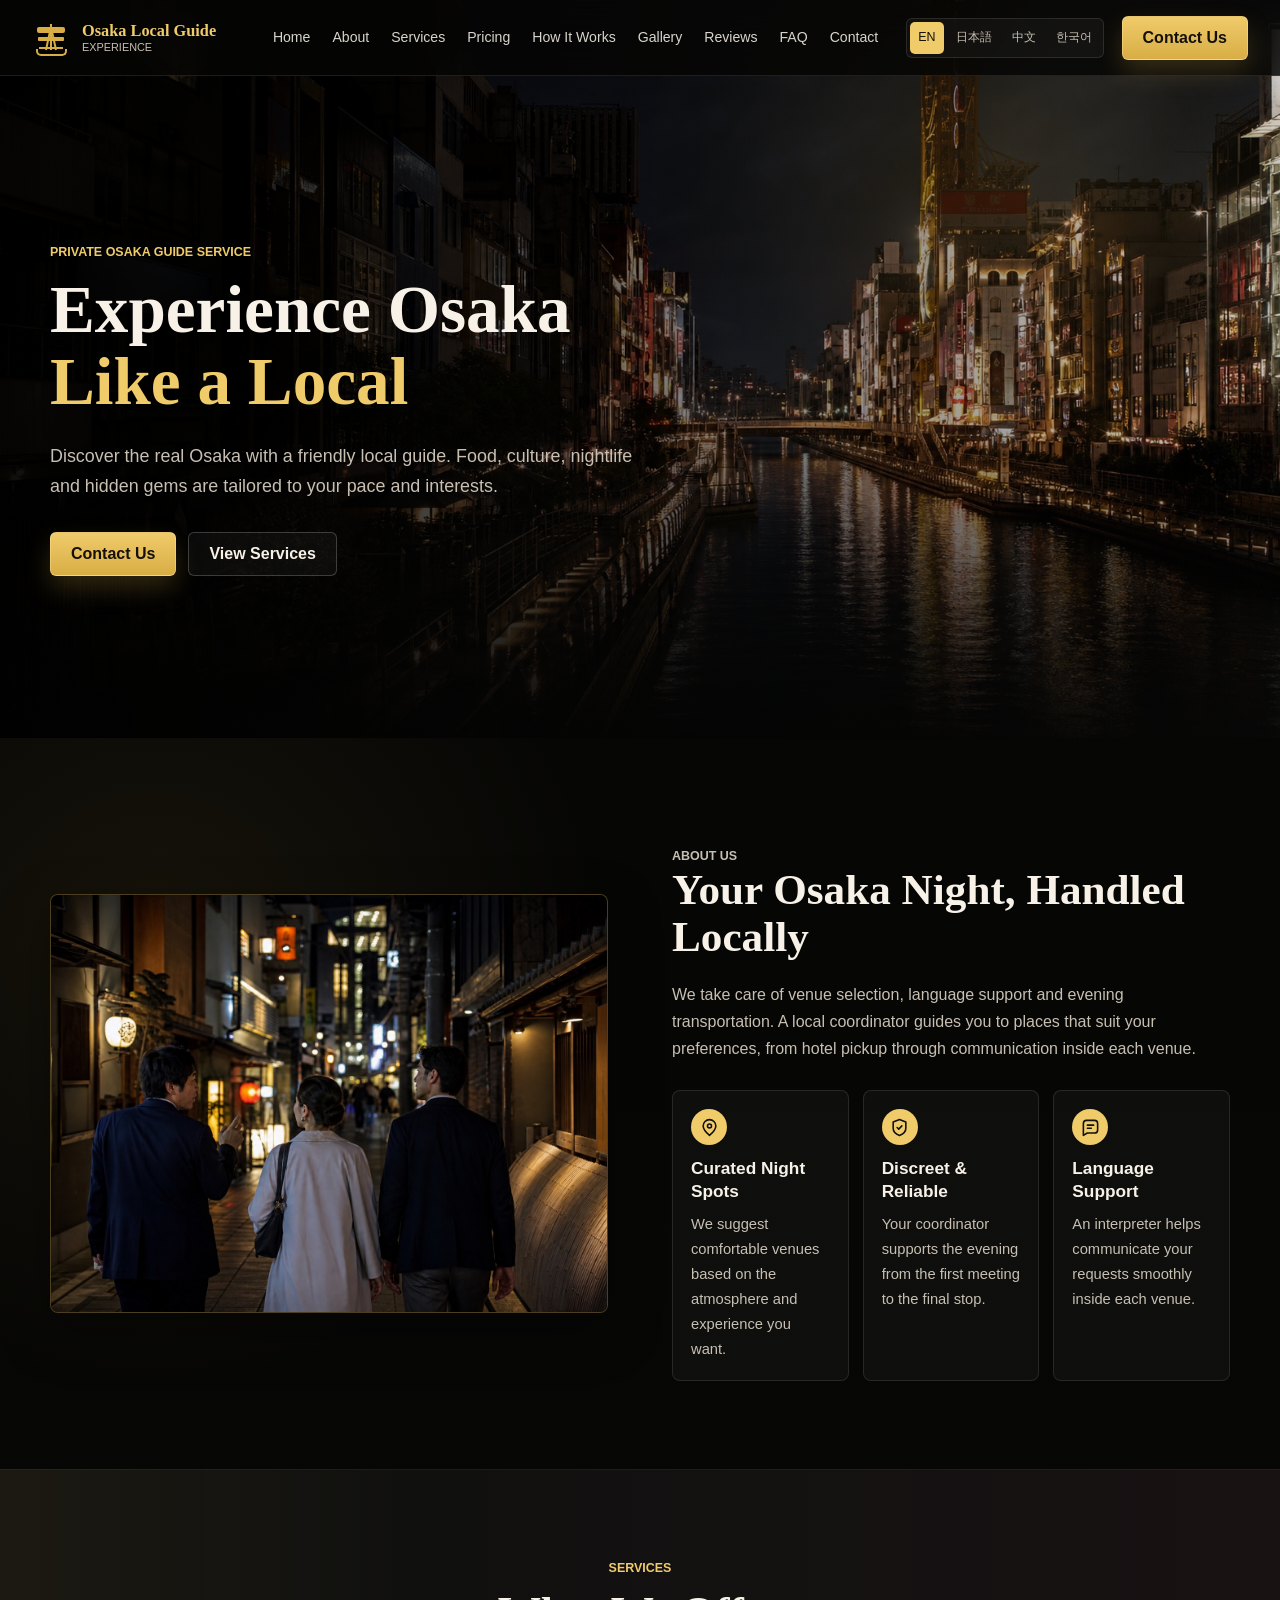
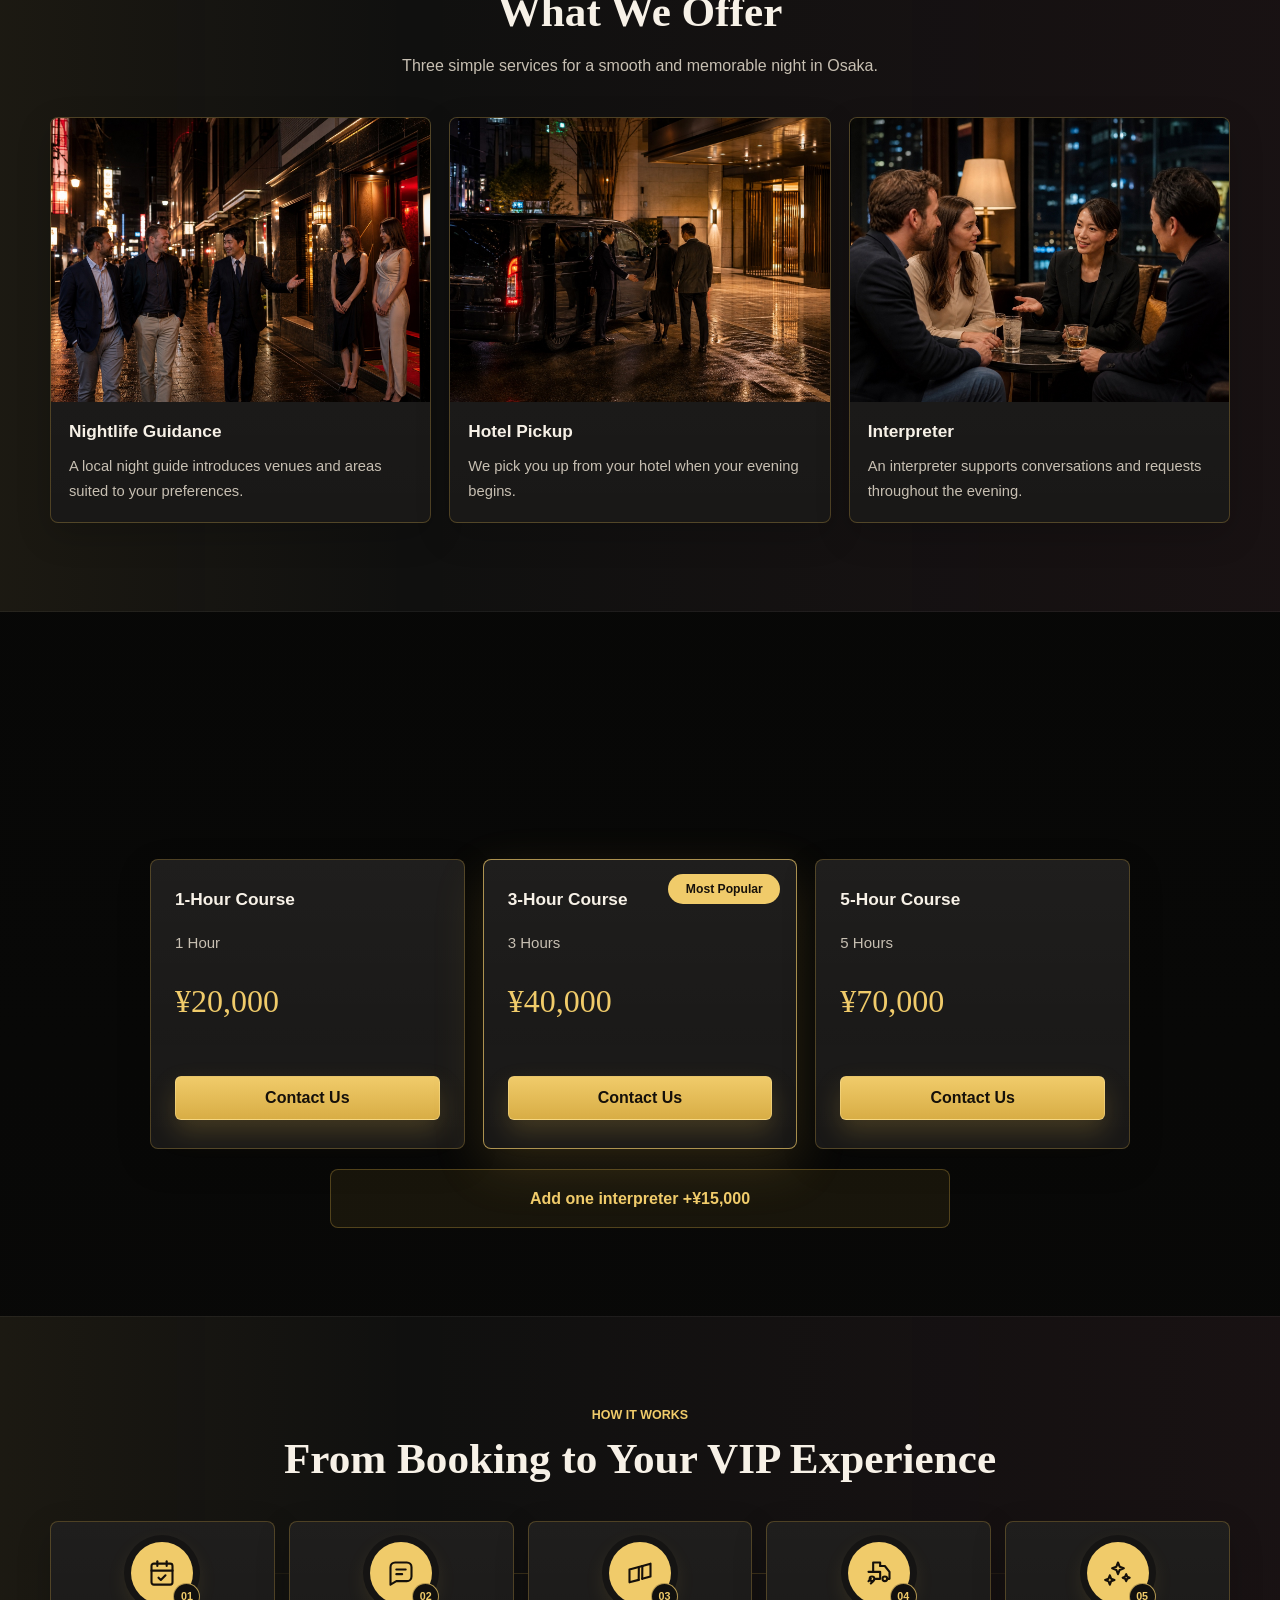
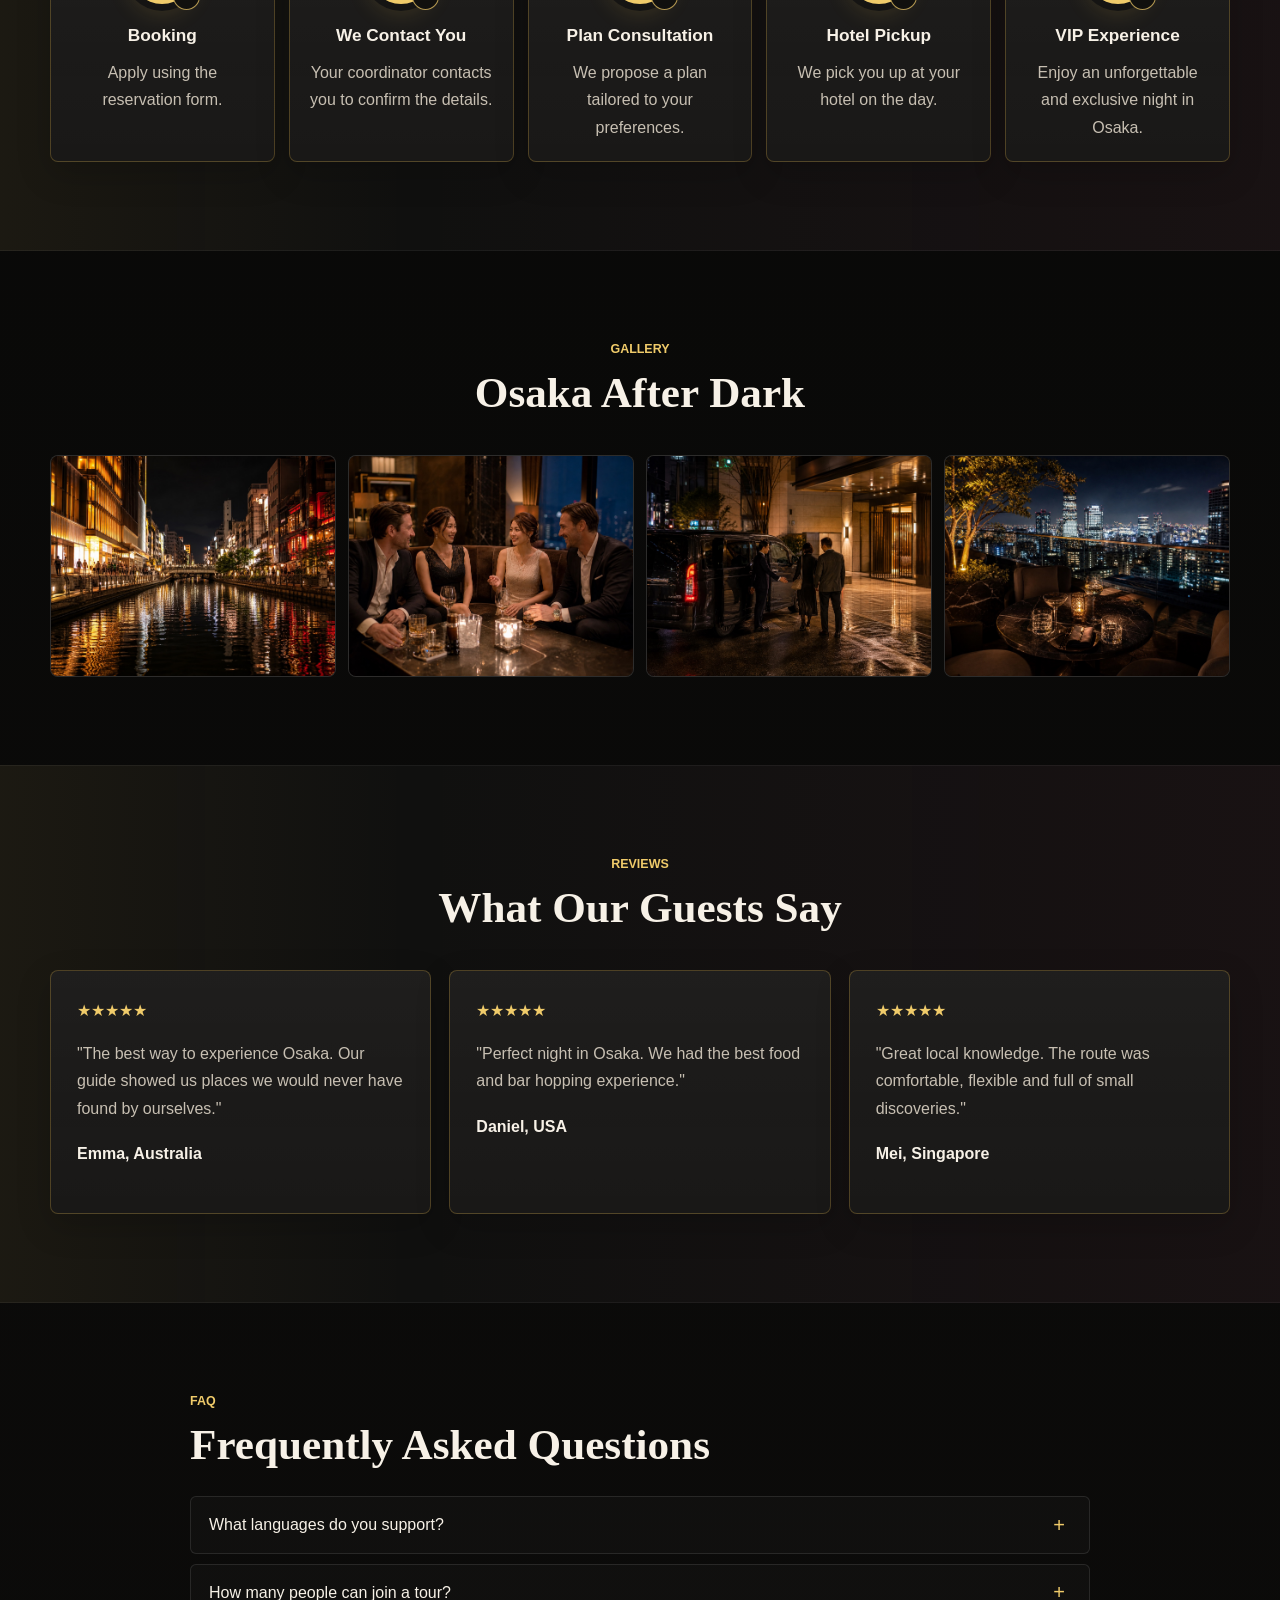
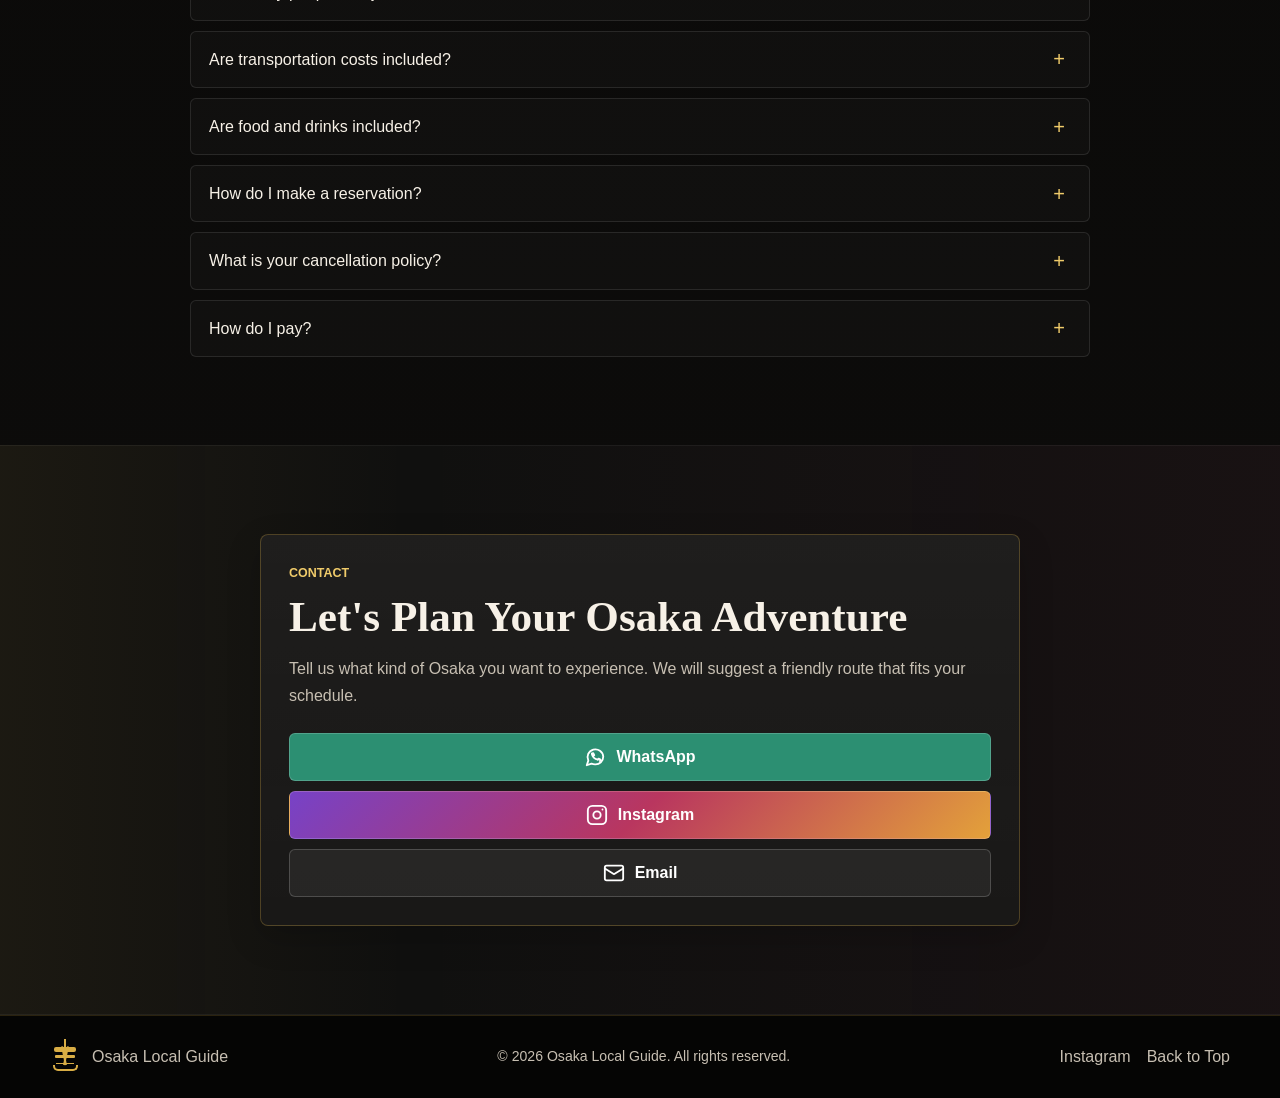
==== commit 88b5618c: "second commit" ====
--- a/index.html
+++ b/index.html
@@ -86,7 +86,7 @@
       <section id="about" class="section section--split">
         <div class="container split-grid">
           <figure class="image-frame reveal">
-            <img src="images/about/osaka-castle-guide.jpg" alt="" data-i18n-attr="alt:images.about">
+            <img src="images/gallery/night-district.jpg" alt="" data-i18n-attr="alt:images.about">
           </figure>
           <div class="section-copy reveal">
             <p class="eyebrow" data-i18n="about.eyebrow"></p>
@@ -94,19 +94,25 @@
             <p data-i18n="about.description"></p>
             <div class="feature-list">
               <article class="mini-feature">
-                <span class="feature-icon" aria-hidden="true">L</span>
-                <h3 data-i18n="about.features.local.title"></h3>
-                <p data-i18n="about.features.local.text"></p>
+                <span class="feature-icon" aria-hidden="true">
+                  <svg viewBox="0 0 24 24" fill="none" stroke="currentColor" stroke-width="2" stroke-linecap="round" stroke-linejoin="round"><path d="M20 10c0 5-8 12-8 12S4 15 4 10a8 8 0 1 1 16 0z"></path><circle cx="12" cy="10" r="2.5"></circle></svg>
+                </span>
+                <h3 data-i18n="about.features.curated.title"></h3>
+                <p data-i18n="about.features.curated.text"></p>
               </article>
               <article class="mini-feature">
-                <span class="feature-icon" aria-hidden="true">S</span>
-                <h3 data-i18n="about.features.safe.title"></h3>
-                <p data-i18n="about.features.safe.text"></p>
+                <span class="feature-icon" aria-hidden="true">
+                  <svg viewBox="0 0 24 24" fill="none" stroke="currentColor" stroke-width="2" stroke-linecap="round" stroke-linejoin="round"><path d="M20 13c0 5-3.5 7.5-8 9-4.5-1.5-8-4-8-9V5l8-3 8 3z"></path><path d="m9 12 2 2 4-4"></path></svg>
+                </span>
+                <h3 data-i18n="about.features.reliable.title"></h3>
+                <p data-i18n="about.features.reliable.text"></p>
               </article>
               <article class="mini-feature">
-                <span class="feature-icon" aria-hidden="true">C</span>
-                <h3 data-i18n="about.features.custom.title"></h3>
-                <p data-i18n="about.features.custom.text"></p>
+                <span class="feature-icon" aria-hidden="true">
+                  <svg viewBox="0 0 24 24" fill="none" stroke="currentColor" stroke-width="2" stroke-linecap="round" stroke-linejoin="round"><path d="M21 15a4 4 0 0 1-4 4H8l-5 3V7a4 4 0 0 1 4-4h10a4 4 0 0 1 4 4z"></path><path d="M8 9h8"></path><path d="M8 13h5"></path></svg>
+                </span>
+                <h3 data-i18n="about.features.language.title"></h3>
+                <p data-i18n="about.features.language.text"></p>
               </article>
             </div>
           </div>
@@ -123,38 +129,24 @@
 
           <div class="service-grid">
             <article class="service-card reveal">
-              <img src="images/services/sightseeing.jpg" alt="" data-i18n-attr="alt:images.services.sightseeing">
+              <img src="images/services/night-guide-entertainment.jpg" alt="" data-i18n-attr="alt:images.services.nightGuide">
               <div class="card-body">
-                <h3 data-i18n="services.items.sightseeing.title"></h3>
-                <p data-i18n="services.items.sightseeing.text"></p>
+                <h3 data-i18n="services.items.nightGuide.title"></h3>
+                <p data-i18n="services.items.nightGuide.text"></p>
               </div>
             </article>
             <article class="service-card reveal">
-              <img src="images/services/local-food.jpg" alt="" data-i18n-attr="alt:images.services.food">
+              <img src="images/gallery/private-pickup.jpg" alt="" data-i18n-attr="alt:images.services.pickup">
               <div class="card-body">
-                <h3 data-i18n="services.items.food.title"></h3>
-                <p data-i18n="services.items.food.text"></p>
+                <h3 data-i18n="services.items.pickup.title"></h3>
+                <p data-i18n="services.items.pickup.text"></p>
               </div>
             </article>
             <article class="service-card reveal">
-              <img src="images/services/nightlife.jpg" alt="" data-i18n-attr="alt:images.services.nightlife">
+              <img src="images/services/interpreter.jpg" alt="" data-i18n-attr="alt:images.services.interpreter">
               <div class="card-body">
-                <h3 data-i18n="services.items.nightlife.title"></h3>
-                <p data-i18n="services.items.nightlife.text"></p>
-              </div>
-            </article>
-            <article class="service-card reveal">
-              <img src="images/services/cultural.jpg" alt="" data-i18n-attr="alt:images.services.cultural">
-              <div class="card-body">
-                <h3 data-i18n="services.items.cultural.title"></h3>
-                <p data-i18n="services.items.cultural.text"></p>
-              </div>
-            </article>
-            <article class="service-card reveal">
-              <img src="images/services/custom.jpg" alt="" data-i18n-attr="alt:images.services.custom">
-              <div class="card-body">
-                <h3 data-i18n="services.items.custom.title"></h3>
-                <p data-i18n="services.items.custom.text"></p>
+                <h3 data-i18n="services.items.interpreter.title"></h3>
+                <p data-i18n="services.items.interpreter.text"></p>
               </div>
             </article>
           </div>
@@ -171,61 +163,27 @@
 
           <div class="pricing-layout">
             <div class="pricing-grid">
-              <!-- TODO: Replace temporary prices after final pricing is confirmed. -->
               <article class="price-card reveal">
-                <h3 data-i18n="pricing.plans.half.title"></h3>
-                <p class="duration" data-i18n="pricing.plans.half.duration"></p>
-                <p class="price" data-i18n="pricing.plans.half.price"></p>
-                <ul>
-                  <li data-i18n="pricing.plans.half.point1"></li>
-                  <li data-i18n="pricing.plans.half.point2"></li>
-                  <li data-i18n="pricing.plans.half.point3"></li>
-                </ul>
+                <h3 data-i18n="pricing.plans.one.title"></h3>
+                <p class="duration" data-i18n="pricing.plans.one.duration"></p>
+                <p class="price" data-i18n="pricing.plans.one.price"></p>
                 <a class="button button--gold" href="#contact" data-scroll data-i18n="common.contactUs"></a>
               </article>
               <article class="price-card price-card--featured reveal">
                 <span class="badge" data-i18n="pricing.popular"></span>
-                <h3 data-i18n="pricing.plans.full.title"></h3>
-                <p class="duration" data-i18n="pricing.plans.full.duration"></p>
-                <p class="price" data-i18n="pricing.plans.full.price"></p>
-                <ul>
-                  <li data-i18n="pricing.plans.full.point1"></li>
-                  <li data-i18n="pricing.plans.full.point2"></li>
-                  <li data-i18n="pricing.plans.full.point3"></li>
-                </ul>
+                <h3 data-i18n="pricing.plans.three.title"></h3>
+                <p class="duration" data-i18n="pricing.plans.three.duration"></p>
+                <p class="price" data-i18n="pricing.plans.three.price"></p>
                 <a class="button button--gold" href="#contact" data-scroll data-i18n="common.contactUs"></a>
               </article>
               <article class="price-card reveal">
-                <h3 data-i18n="pricing.plans.custom.title"></h3>
-                <p class="duration" data-i18n="pricing.plans.custom.duration"></p>
-                <p class="price" data-i18n="pricing.plans.custom.price"></p>
-                <ul>
-                  <li data-i18n="pricing.plans.custom.point1"></li>
-                  <li data-i18n="pricing.plans.custom.point2"></li>
-                  <li data-i18n="pricing.plans.custom.point3"></li>
-                </ul>
+                <h3 data-i18n="pricing.plans.five.title"></h3>
+                <p class="duration" data-i18n="pricing.plans.five.duration"></p>
+                <p class="price" data-i18n="pricing.plans.five.price"></p>
                 <a class="button button--gold" href="#contact" data-scroll data-i18n="common.contactUs"></a>
               </article>
             </div>
-
-            <aside class="included-box reveal">
-              <div>
-                <h3 data-i18n="pricing.included.title"></h3>
-                <ul>
-                  <li data-i18n="pricing.included.item1"></li>
-                  <li data-i18n="pricing.included.item2"></li>
-                </ul>
-              </div>
-              <div>
-                <h3 data-i18n="pricing.excluded.title"></h3>
-                <ul>
-                  <li data-i18n="pricing.excluded.item1"></li>
-                  <li data-i18n="pricing.excluded.item2"></li>
-                  <li data-i18n="pricing.excluded.item3"></li>
-                </ul>
-              </div>
-              <p class="note" data-i18n="pricing.note"></p>
-            </aside>
+            <p class="pricing-addon reveal" data-i18n="pricing.interpreterAddon"></p>
           </div>
         </div>
       </section>
@@ -299,37 +257,17 @@
           </div>
 
           <div class="gallery-grid">
-            <figure class="gallery-item gallery-item--wide reveal">
+            <figure class="gallery-item reveal">
               <img src="images/gallery/dotonbori.jpg" alt="" data-i18n-attr="alt:images.gallery.dotonbori">
-              <figcaption data-i18n="gallery.items.dotonbori"></figcaption>
             </figure>
             <figure class="gallery-item reveal">
-              <img src="images/gallery/osaka-castle.jpg" alt="" data-i18n-attr="alt:images.gallery.castle">
-              <figcaption data-i18n="gallery.items.castle"></figcaption>
+              <img src="images/gallery/hostess-lounge.jpg" alt="" data-i18n-attr="alt:images.gallery.hostessLounge">
             </figure>
             <figure class="gallery-item reveal">
-              <img src="images/gallery/shinsekai.jpg" alt="" data-i18n-attr="alt:images.gallery.shinsekai">
-              <figcaption data-i18n="gallery.items.shinsekai"></figcaption>
+              <img src="images/gallery/private-pickup.jpg" alt="" data-i18n-attr="alt:images.gallery.arrival">
             </figure>
             <figure class="gallery-item reveal">
-              <img src="images/gallery/umeda.jpg" alt="" data-i18n-attr="alt:images.gallery.umeda">
-              <figcaption data-i18n="gallery.items.umeda"></figcaption>
-            </figure>
-            <figure class="gallery-item reveal">
-              <img src="images/gallery/street-food.jpg" alt="" data-i18n-attr="alt:images.gallery.food">
-              <figcaption data-i18n="gallery.items.food"></figcaption>
-            </figure>
-            <figure class="gallery-item reveal">
-              <img src="images/gallery/izakaya.jpg" alt="" data-i18n-attr="alt:images.gallery.izakaya">
-              <figcaption data-i18n="gallery.items.izakaya"></figcaption>
-            </figure>
-            <figure class="gallery-item reveal">
-              <img src="images/gallery/shotengai.jpg" alt="" data-i18n-attr="alt:images.gallery.shotengai">
-              <figcaption data-i18n="gallery.items.shotengai"></figcaption>
-            </figure>
-            <figure class="gallery-item reveal">
-              <img src="images/gallery/skyline.jpg" alt="" data-i18n-attr="alt:images.gallery.skyline">
-              <figcaption data-i18n="gallery.items.skyline"></figcaption>
+              <img src="images/gallery/rooftop-evening.jpg" alt="" data-i18n-attr="alt:images.gallery.rooftop">
             </figure>
           </div>
         </div>
@@ -448,14 +386,23 @@
             <div class="contact-links">
               <!-- TODO: Replace with actual WhatsApp URL. -->
               <a class="contact-link contact-link--whatsapp" href="https://wa.me/810000000000" target="_blank" rel="noopener">
+                <svg class="contact-icon" viewBox="0 0 24 24" fill="none" stroke="currentColor" stroke-width="2" stroke-linecap="round" stroke-linejoin="round" aria-hidden="true">
+                  <path d="M21 11.5a8.4 8.4 0 0 1-9 8.5 9.2 9.2 0 0 1-3.8-.8L3 21l1.7-5A8.6 8.6 0 1 1 21 11.5z"></path><path d="M8.6 8.4c.3 3.4 3 6.1 6.4 6.4"></path><path d="m8.6 8.4 1.5-.5 1.1 2-1 1"></path><path d="m15 14.8.9-1 2 1.1-.5 1.5"></path>
+                </svg>
                 <span data-i18n="contact.whatsapp"></span>
               </a>
               <!-- TODO: Replace with actual Instagram URL. -->
               <a class="contact-link contact-link--instagram" href="https://www.instagram.com/osakalocalguide/" target="_blank" rel="noopener">
+                <svg class="contact-icon" viewBox="0 0 24 24" fill="none" stroke="currentColor" stroke-width="2" stroke-linecap="round" stroke-linejoin="round" aria-hidden="true">
+                  <rect width="20" height="20" x="2" y="2" rx="5"></rect><circle cx="12" cy="12" r="4"></circle><circle cx="18" cy="6" r="1" fill="currentColor" stroke="none"></circle>
+                </svg>
                 <span data-i18n="contact.instagram"></span>
               </a>
               <!-- TODO: Replace with actual email address. -->
               <a class="contact-link contact-link--email" href="mailto:hello@osakalocalguide.example">
+                <svg class="contact-icon" viewBox="0 0 24 24" fill="none" stroke="currentColor" stroke-width="2" stroke-linecap="round" stroke-linejoin="round" aria-hidden="true">
+                  <rect width="20" height="16" x="2" y="4" rx="2"></rect><path d="m22 7-8.8 5.6a2 2 0 0 1-2.4 0L2 7"></path>
+                </svg>
                 <span data-i18n="contact.email"></span>
               </a>
             </div>
--- a/css/style.css
+++ b/css/style.css
@@ -507,6 +507,11 @@
   font-weight: 800;
 }
 
+.feature-icon svg {
+  width: 19px;
+  height: 19px;
+}
+
 .mini-feature p {
   margin: 8px 0 0;
   color: var(--color-muted);
@@ -526,7 +531,7 @@
 
 .service-grid {
   display: grid;
-  grid-template-columns: repeat(5, minmax(0, 1fr));
+  grid-template-columns: repeat(3, minmax(0, 1fr));
   gap: 18px;
 }
 
@@ -571,44 +576,45 @@
 }
 
 .pricing-layout {
-  display: grid;
-  grid-template-columns: minmax(0, 1fr) 300px;
-  gap: 24px;
-  align-items: start;
+  display: block;
 }
 
 .pricing-grid {
   display: grid;
   grid-template-columns: repeat(3, minmax(0, 1fr));
   gap: 18px;
+  max-width: 980px;
+  margin: 0 auto;
 }
 
 .price-card {
   position: relative;
   display: grid;
-  min-height: 410px;
+  min-height: 290px;
   padding: 28px 24px;
 }
 
 .price-card--featured {
-  padding-top: 58px;
   border-color: rgba(240, 203, 106, 0.68);
   box-shadow: 0 18px 52px rgba(216, 173, 69, 0.16);
 }
 
 .badge {
   position: absolute;
-  top: 0;
-  left: 50%;
-  min-width: 168px;
-  padding: 6px 14px;
+  top: 14px;
+  right: 16px;
+  min-width: 112px;
+  padding: 5px 12px;
   color: #17110a;
   background: var(--color-gold-soft);
-  border-radius: 0 0 6px 6px;
+  border-radius: 999px;
   font-size: 0.76rem;
   font-weight: 800;
   text-align: center;
-  transform: translateX(-50%);
+}
+
+.price-card--featured h3 {
+  padding-right: 124px;
 }
 
 .duration {
@@ -660,6 +666,18 @@
   margin-top: 24px;
 }
 
+.pricing-addon {
+  max-width: 620px;
+  margin: 20px auto 0;
+  padding: 15px 20px;
+  color: var(--color-gold-soft);
+  background: rgba(216, 173, 69, 0.08);
+  border: 1px solid rgba(216, 173, 69, 0.3);
+  border-radius: var(--radius);
+  font-weight: 800;
+  text-align: center;
+}
+
 .included-box {
   display: grid;
   gap: 24px;
@@ -696,18 +714,18 @@
 .step-card {
   position: relative;
   z-index: 1;
-  min-height: 232px;
-  padding: 22px 18px;
+  min-height: 196px;
+  padding: 20px 16px;
 }
 
 .step-marker {
   position: relative;
-  display: inline-flex;
+  display: flex;
   align-items: center;
   justify-content: center;
   width: 62px;
   height: 62px;
-  margin-bottom: 20px;
+  margin: 0 auto 20px;
   color: #15100a;
   background: var(--color-gold-soft);
   border-radius: 50%;
@@ -717,6 +735,10 @@
 .step-icon {
   width: 28px;
   height: 28px;
+}
+
+.step-card > h3 {
+  text-align: center;
 }
 
 .step-number {
@@ -740,6 +762,10 @@
 .review-card blockquote {
   margin: 12px 0 0;
   color: var(--color-muted);
+}
+
+.step-card p {
+  text-align: center;
 }
 
 .gallery-grid {
@@ -907,6 +933,7 @@
   display: flex;
   align-items: center;
   justify-content: center;
+  gap: 10px;
   min-height: 48px;
   padding: 0 18px;
   color: #fff;
@@ -914,6 +941,12 @@
   border-radius: var(--radius-small);
   font-weight: 800;
   transition: transform 180ms ease, filter 180ms ease;
+}
+
+.contact-icon {
+  width: 22px;
+  height: 22px;
+  flex: 0 0 auto;
 }
 
 .contact-link:hover,
@@ -1102,6 +1135,10 @@
     display: none;
   }
 
+  .step-card {
+    min-height: 0;
+  }
+
   .service-grid {
     grid-template-columns: repeat(2, minmax(0, 1fr));
   }
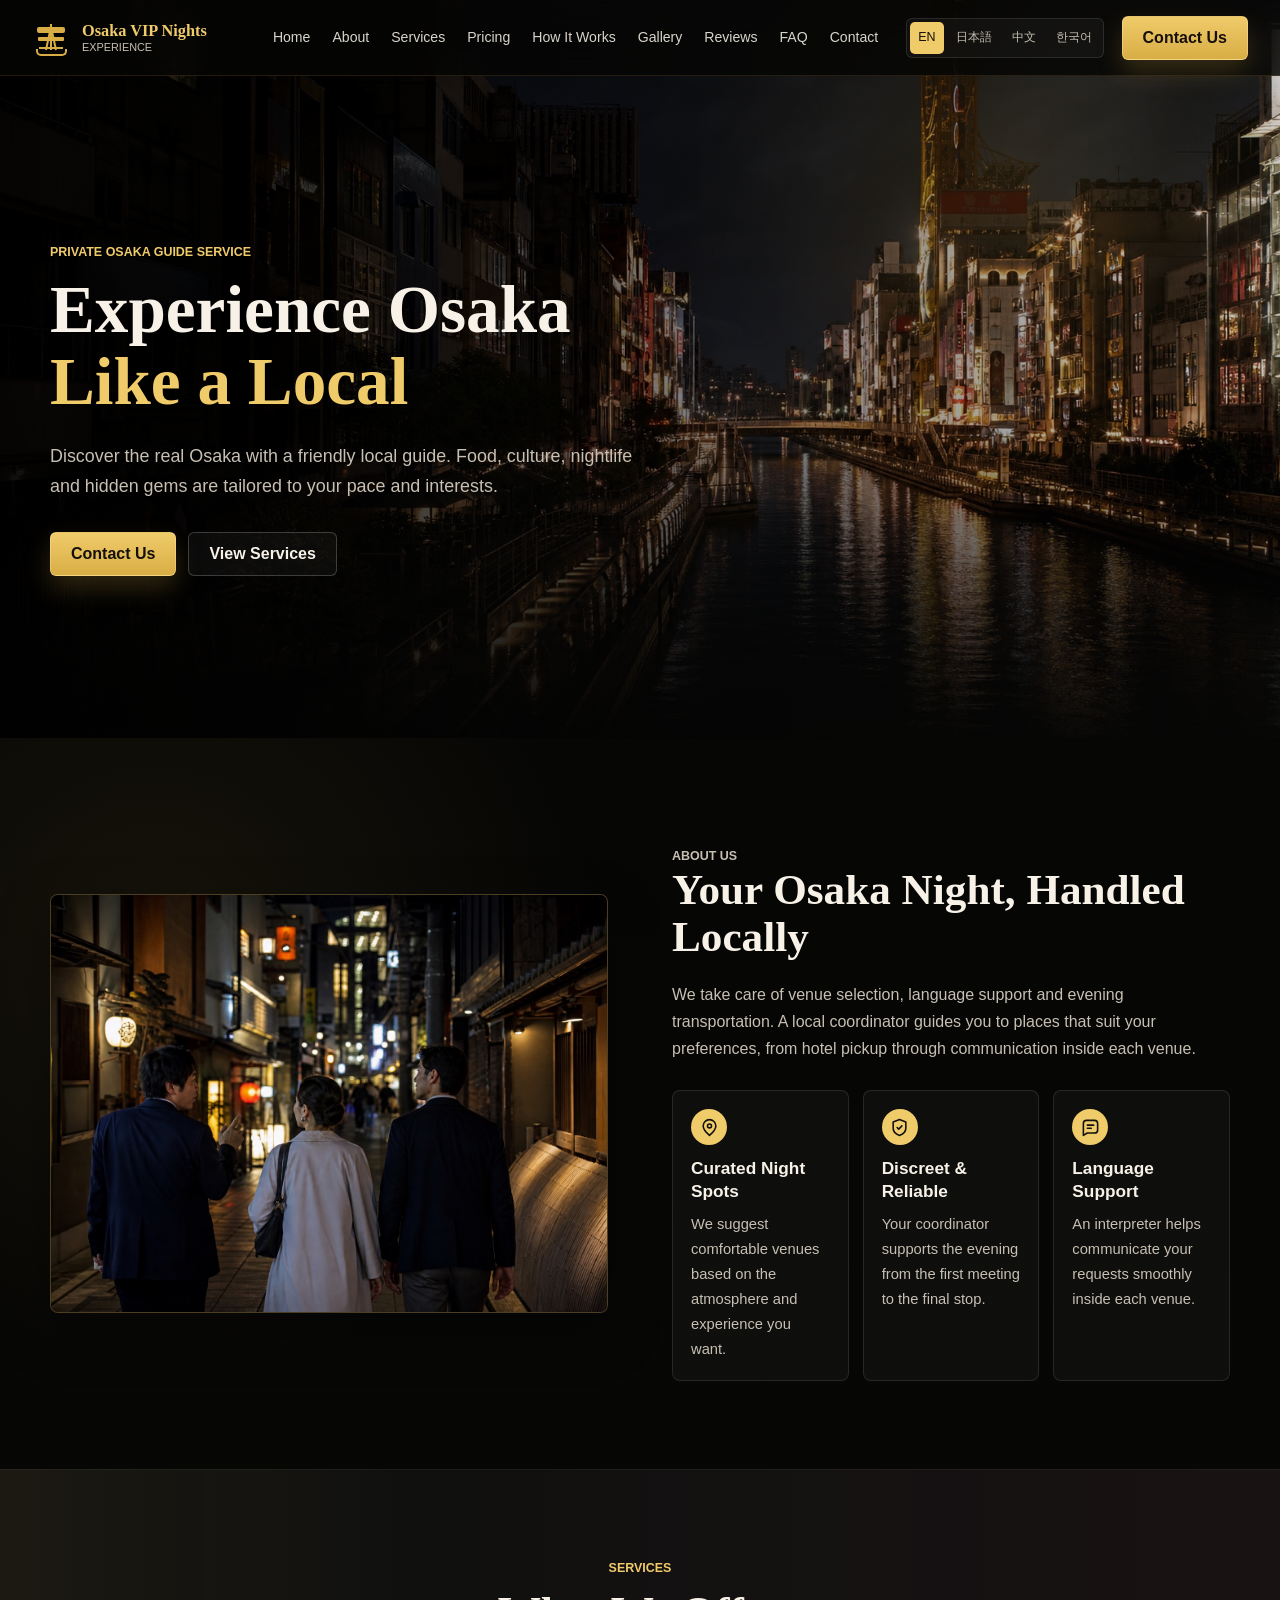
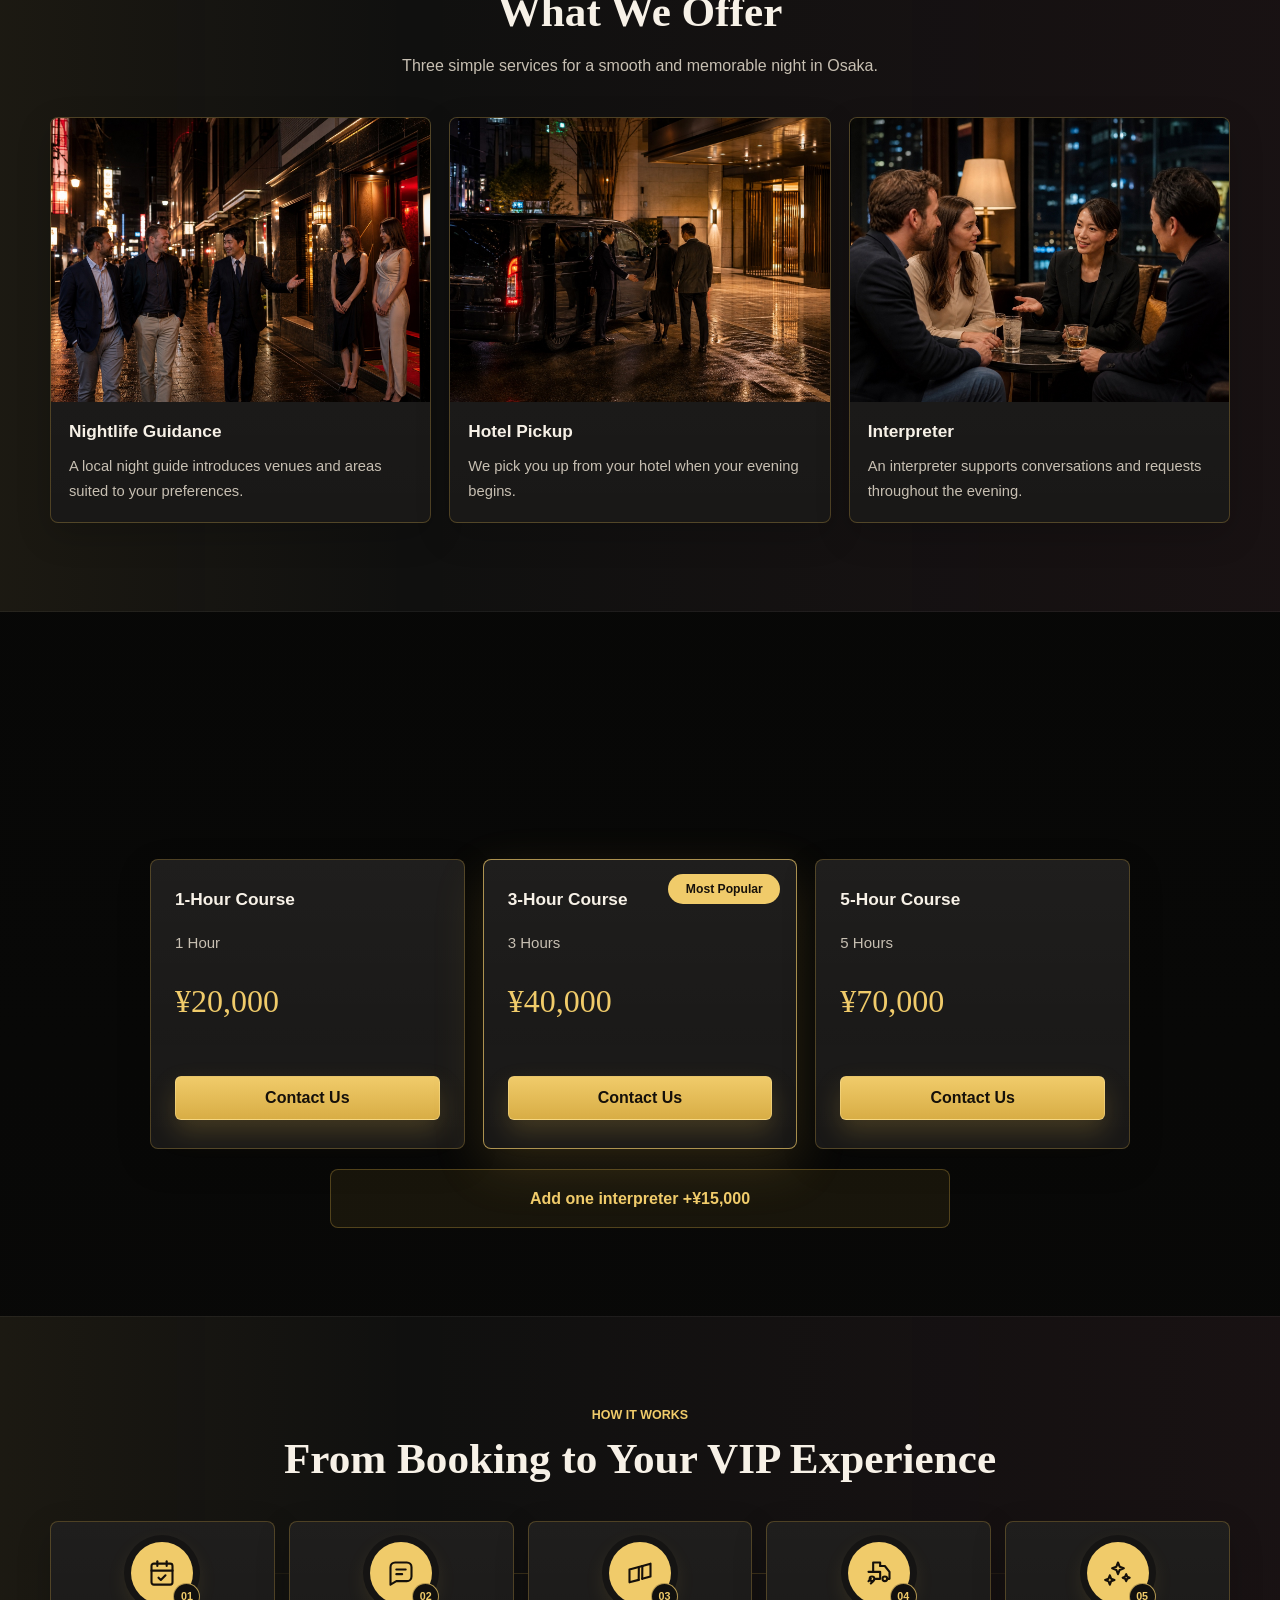
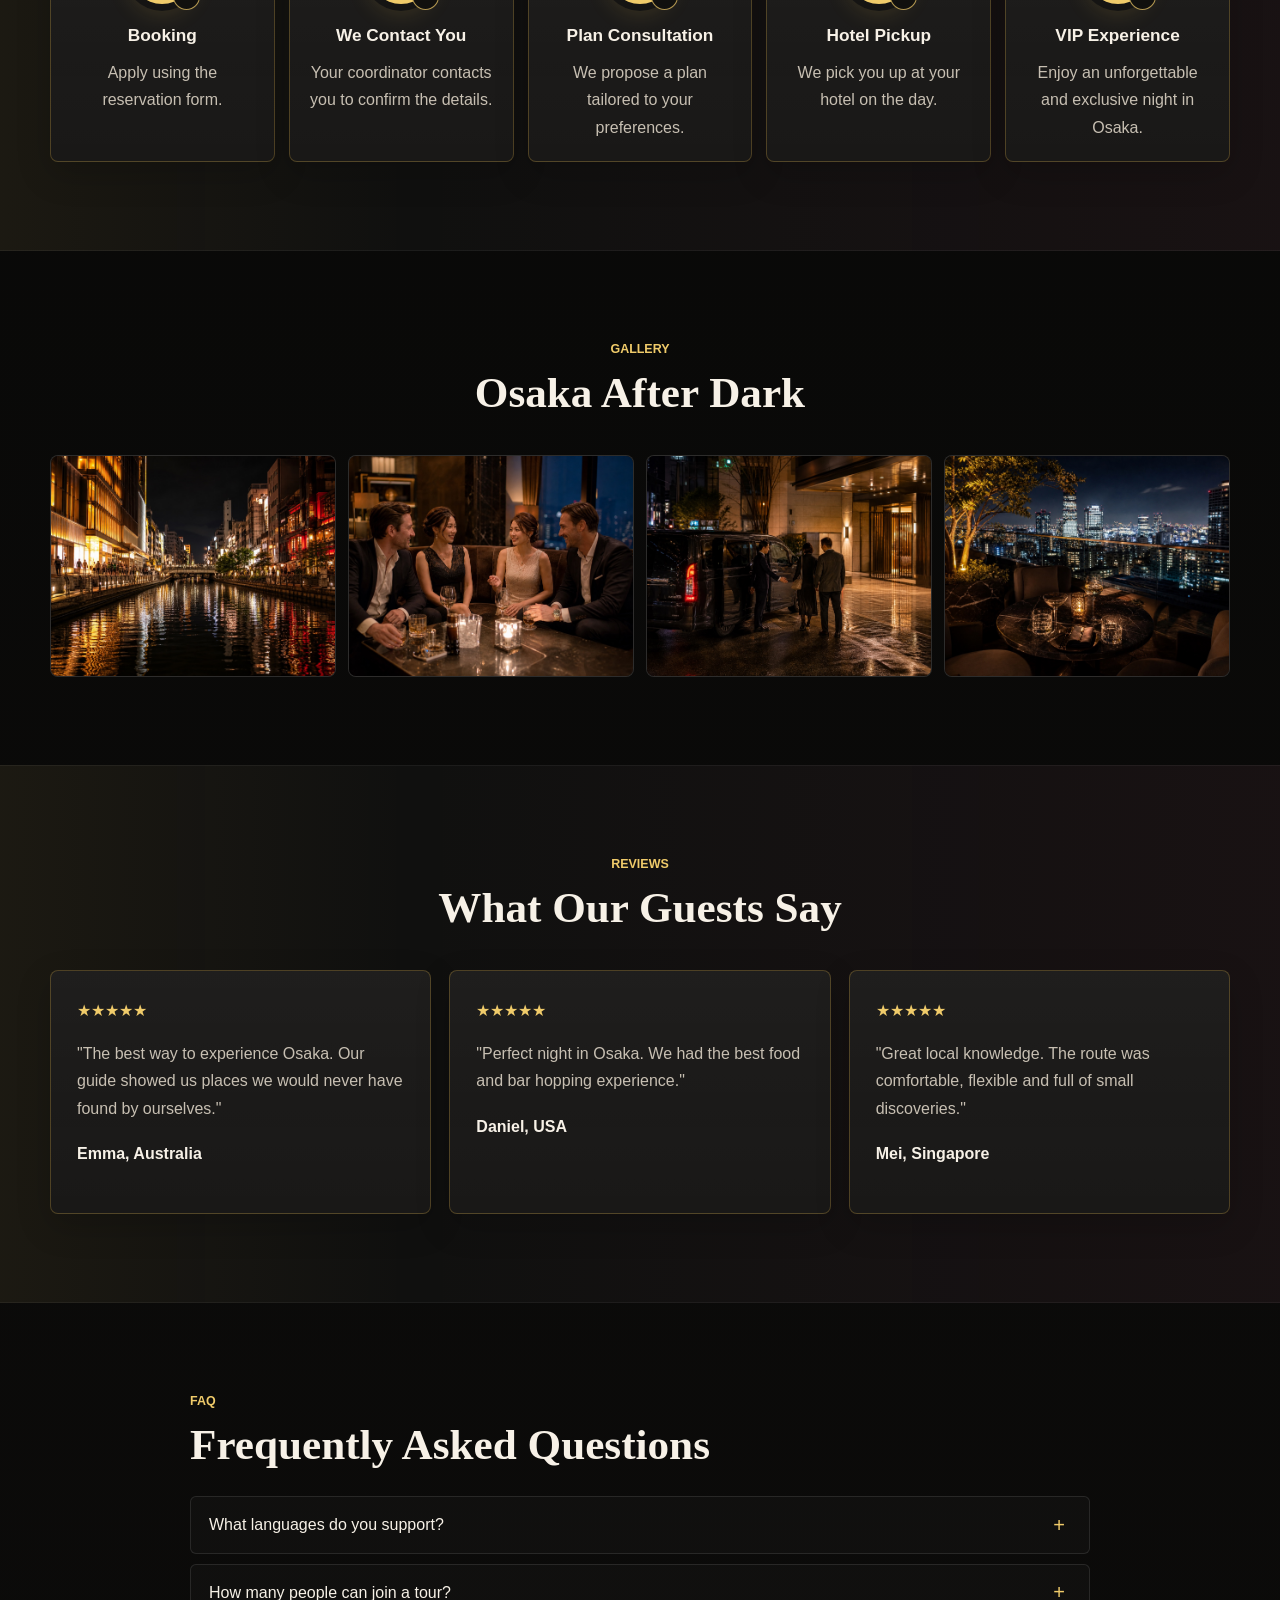
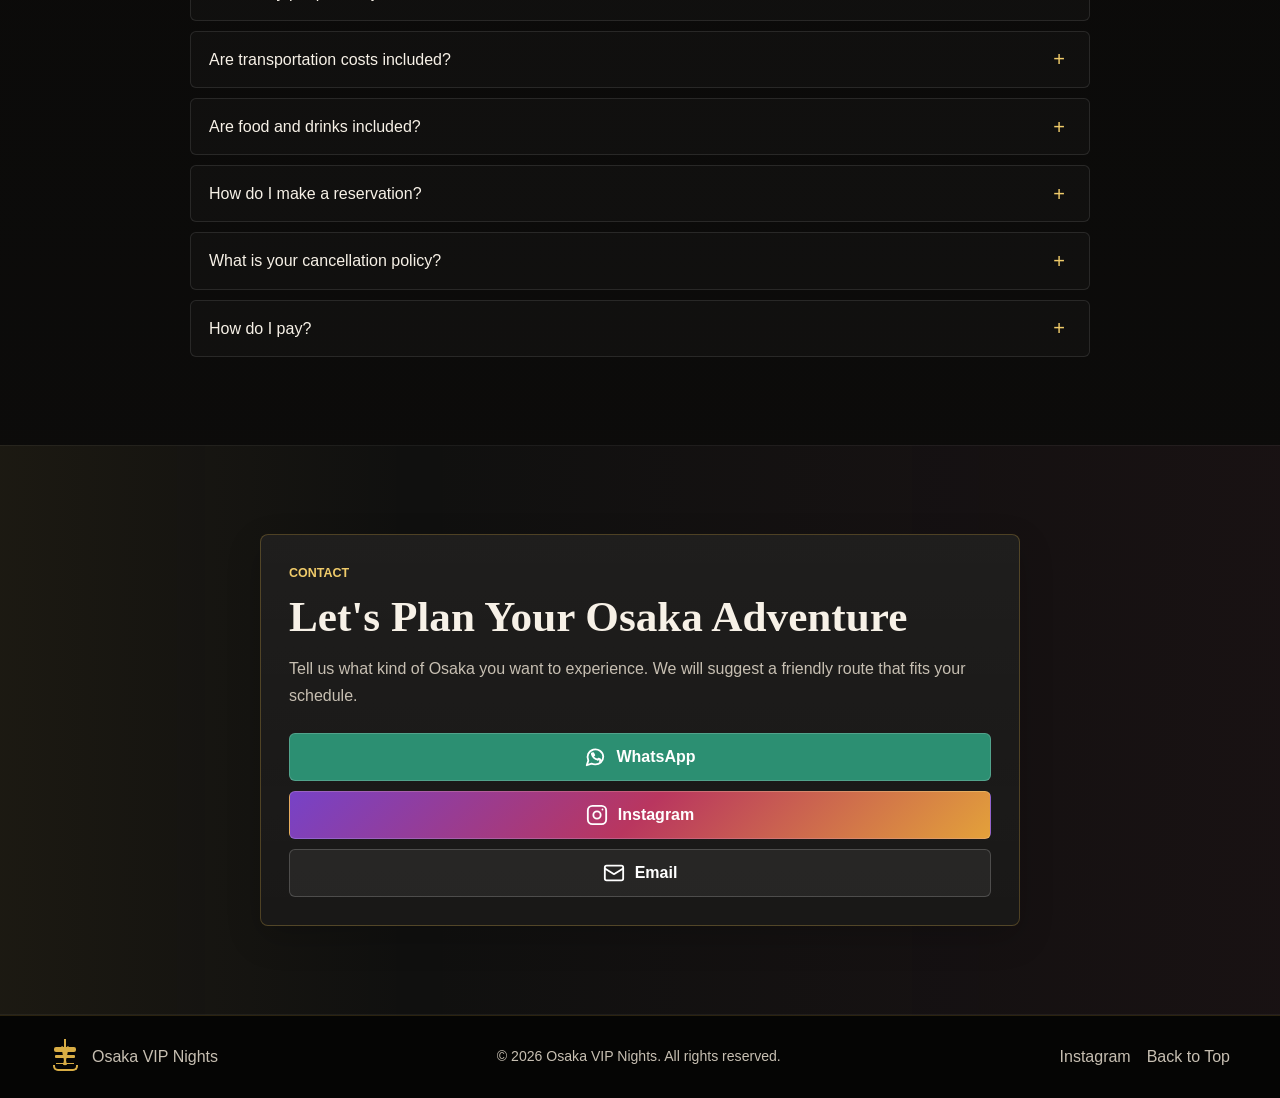
==== commit 06029bed: "second commit" ====
--- a/index.html
+++ b/index.html
@@ -3,7 +3,7 @@
   <head>
     <meta charset="utf-8">
     <meta name="viewport" content="width=device-width, initial-scale=1">
-    <title>Osaka Local Guide | Private Tours in Osaka</title>
+    <title>Osaka VIP Nights | Private Night Guide in Osaka</title>
     <meta
       name="description"
       content="Discover Osaka with a friendly local guide. Food, culture, nightlife and hidden gems tailored to your trip."
@@ -392,14 +392,14 @@
                 <span data-i18n="contact.whatsapp"></span>
               </a>
               <!-- TODO: Replace with actual Instagram URL. -->
-              <a class="contact-link contact-link--instagram" href="https://www.instagram.com/osakalocalguide/" target="_blank" rel="noopener">
+              <a class="contact-link contact-link--instagram" href="https://www.instagram.com/osaka_concierge.8?igsh=bWNvbjh1aWpoY24x&amp;utm_source=qr" target="_blank" rel="noopener">
                 <svg class="contact-icon" viewBox="0 0 24 24" fill="none" stroke="currentColor" stroke-width="2" stroke-linecap="round" stroke-linejoin="round" aria-hidden="true">
                   <rect width="20" height="20" x="2" y="2" rx="5"></rect><circle cx="12" cy="12" r="4"></circle><circle cx="18" cy="6" r="1" fill="currentColor" stroke="none"></circle>
                 </svg>
                 <span data-i18n="contact.instagram"></span>
               </a>
               <!-- TODO: Replace with actual email address. -->
-              <a class="contact-link contact-link--email" href="mailto:hello@osakalocalguide.example">
+              <a class="contact-link contact-link--email" href="mailto:osakavipnights@gmail.com">
                 <svg class="contact-icon" viewBox="0 0 24 24" fill="none" stroke="currentColor" stroke-width="2" stroke-linecap="round" stroke-linejoin="round" aria-hidden="true">
                   <rect width="20" height="16" x="2" y="4" rx="2"></rect><path d="m22 7-8.8 5.6a2 2 0 0 1-2.4 0L2 7"></path>
                 </svg>
@@ -426,7 +426,7 @@
           <span data-i18n="footer.copyright"></span>
         </p>
         <div class="footer-links">
-          <a href="https://www.instagram.com/osakalocalguide/" target="_blank" rel="noopener" data-i18n="footer.instagram"></a>
+          <a href="https://www.instagram.com/osaka_concierge.8?igsh=bWNvbjh1aWpoY24x&amp;utm_source=qr" target="_blank" rel="noopener" data-i18n="footer.instagram"></a>
           <a href="#home" data-scroll data-i18n="footer.backToTop"></a>
         </div>
       </div>
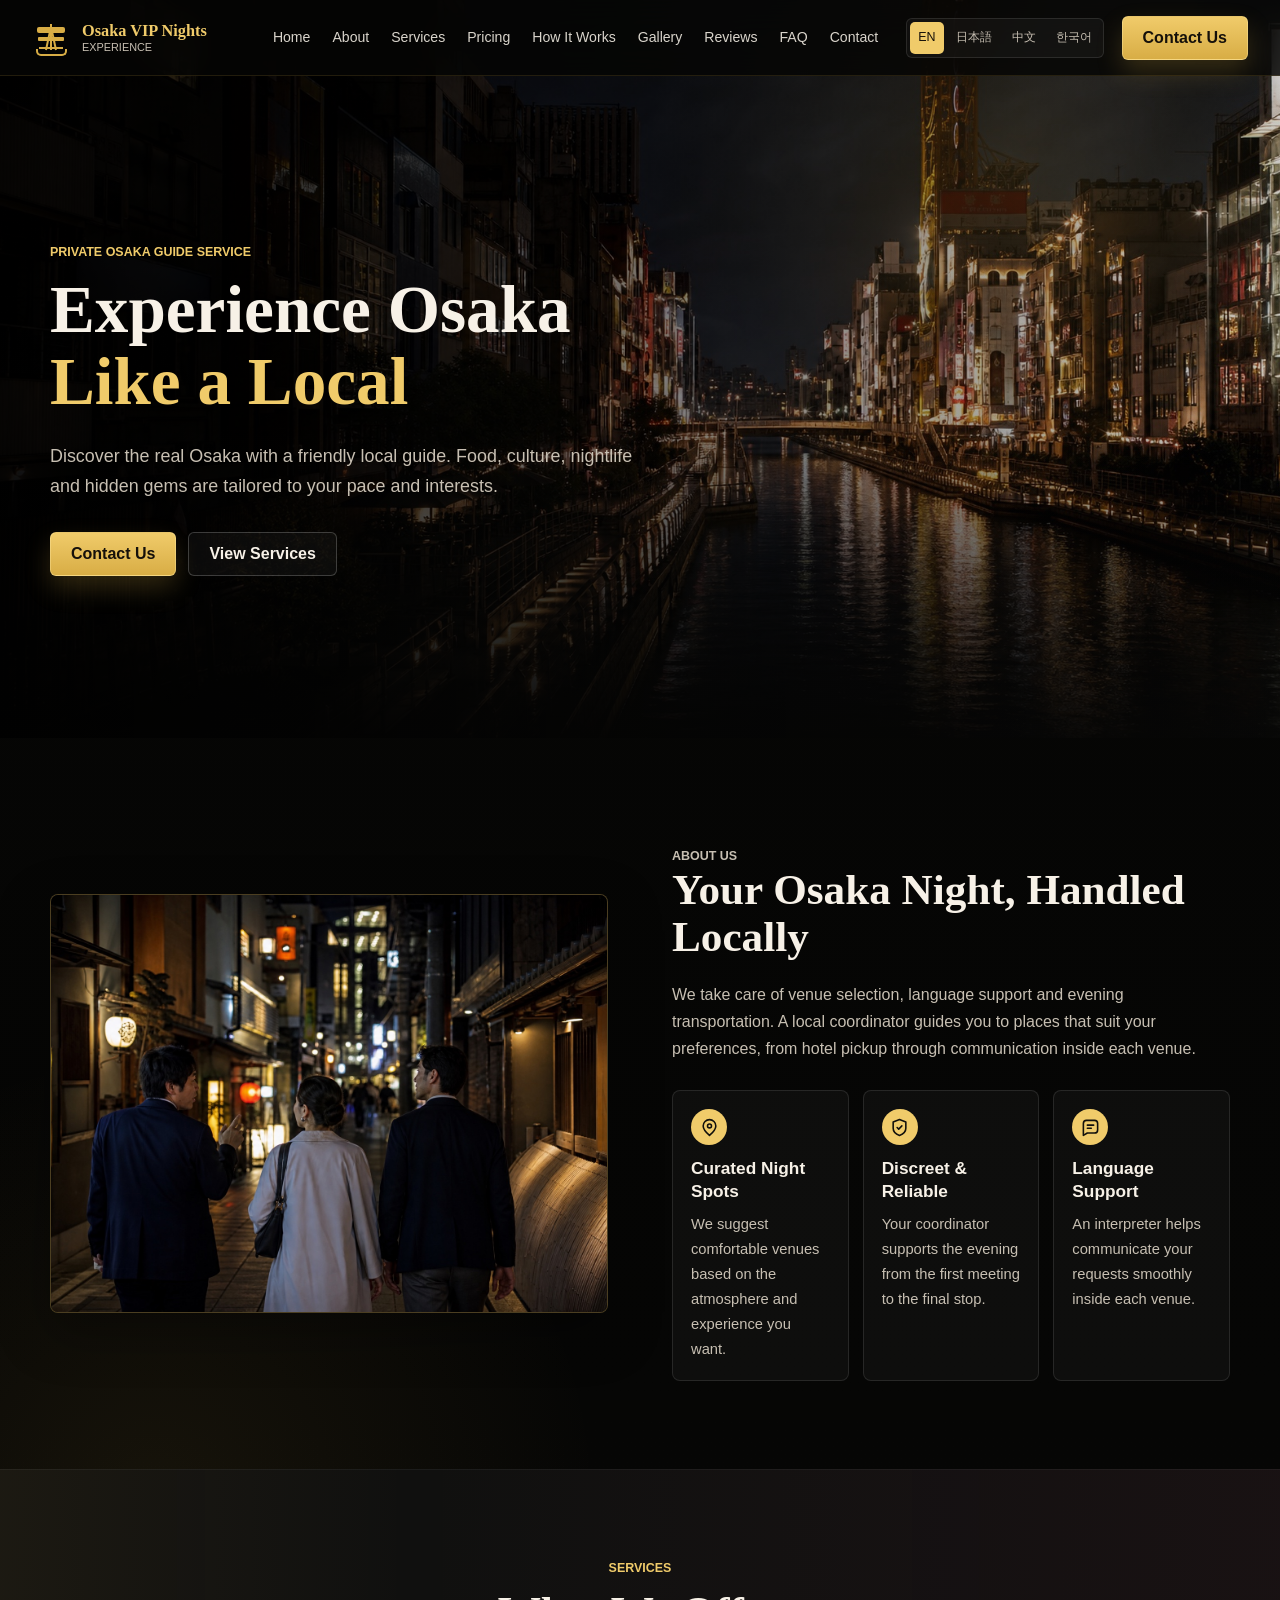
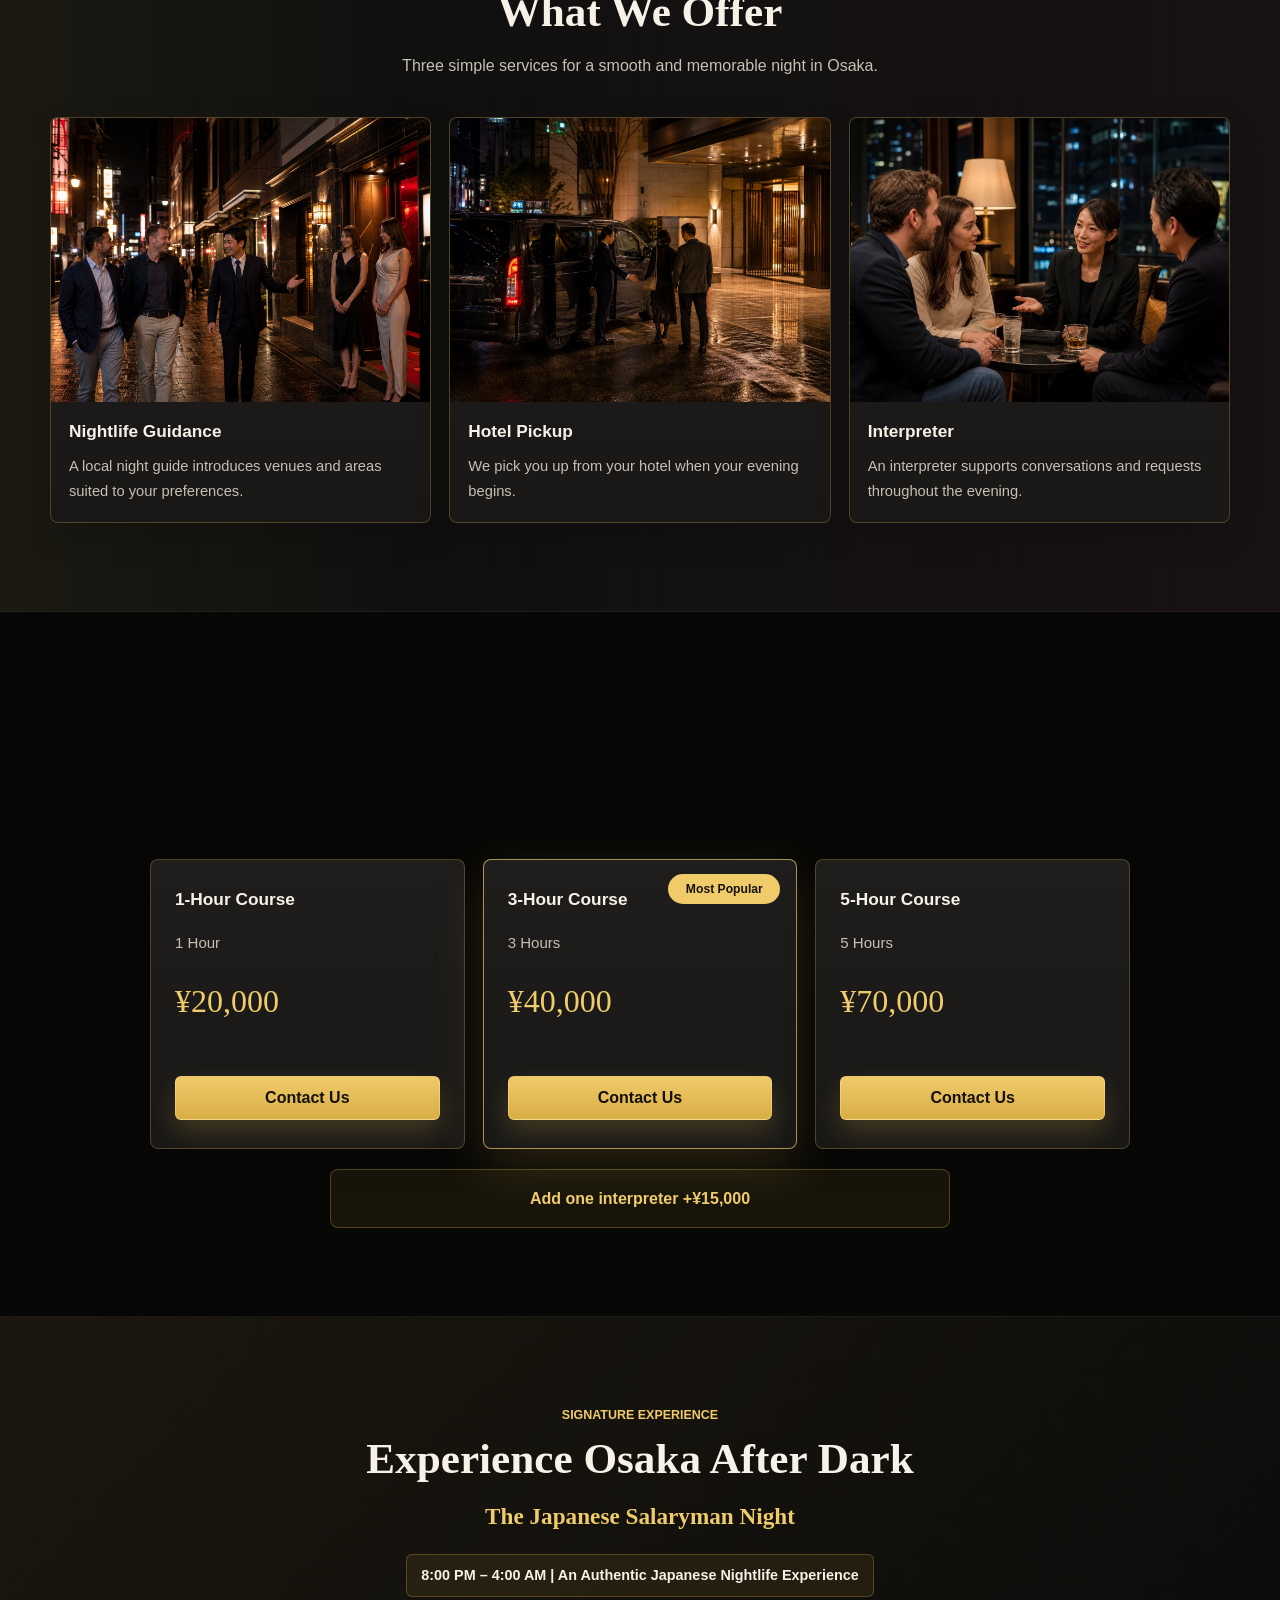
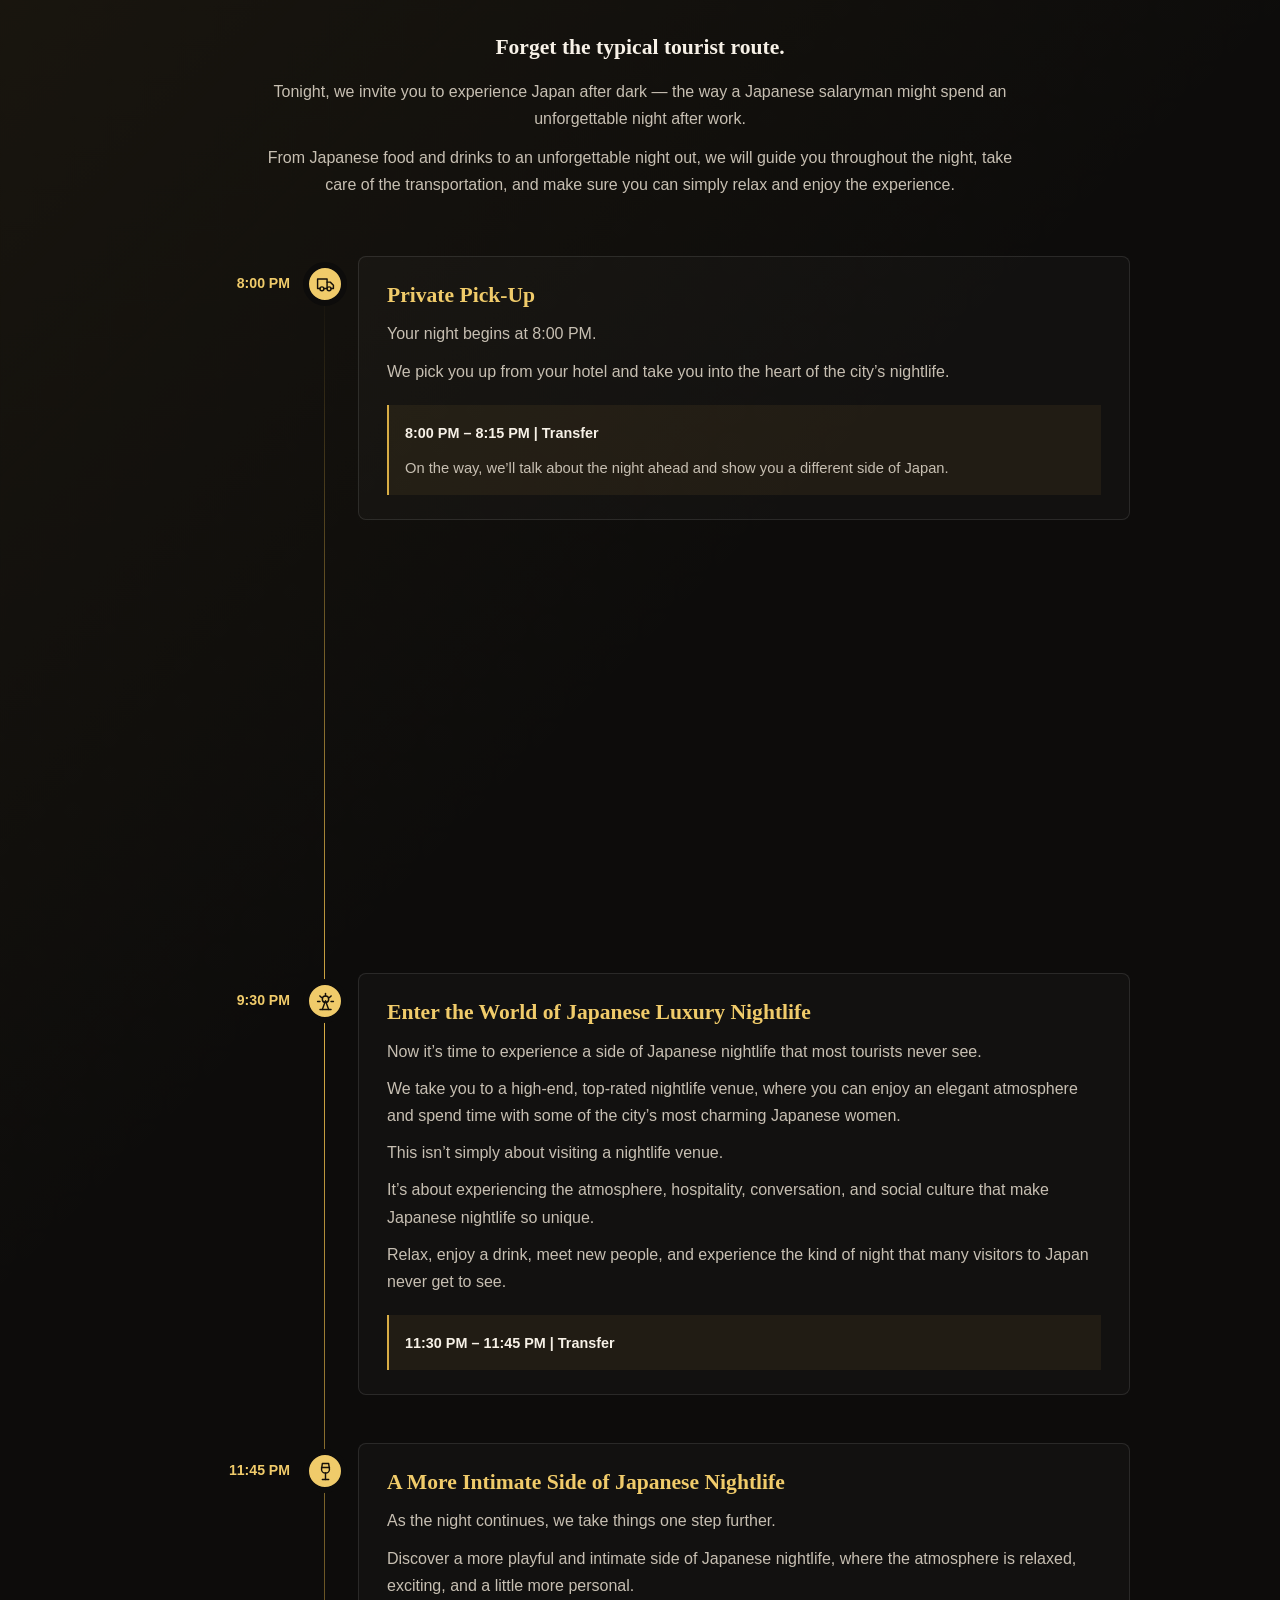
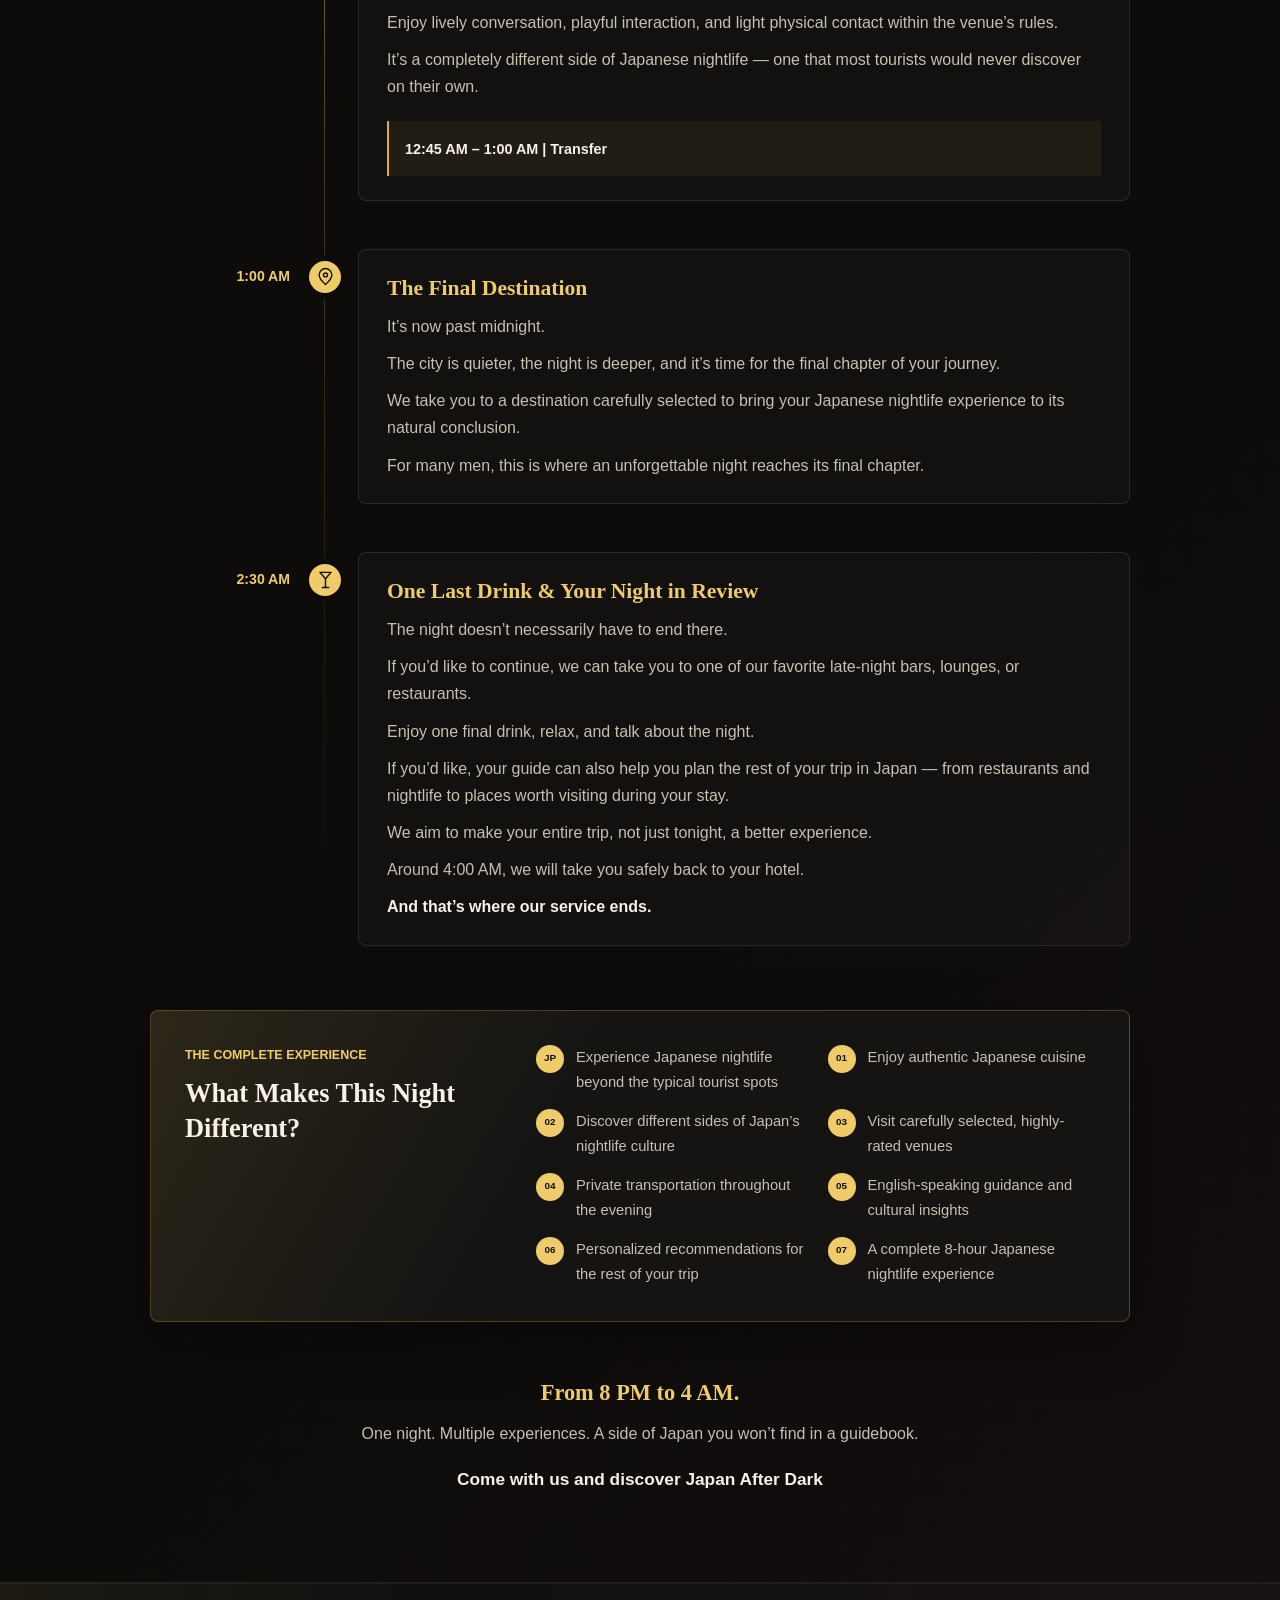
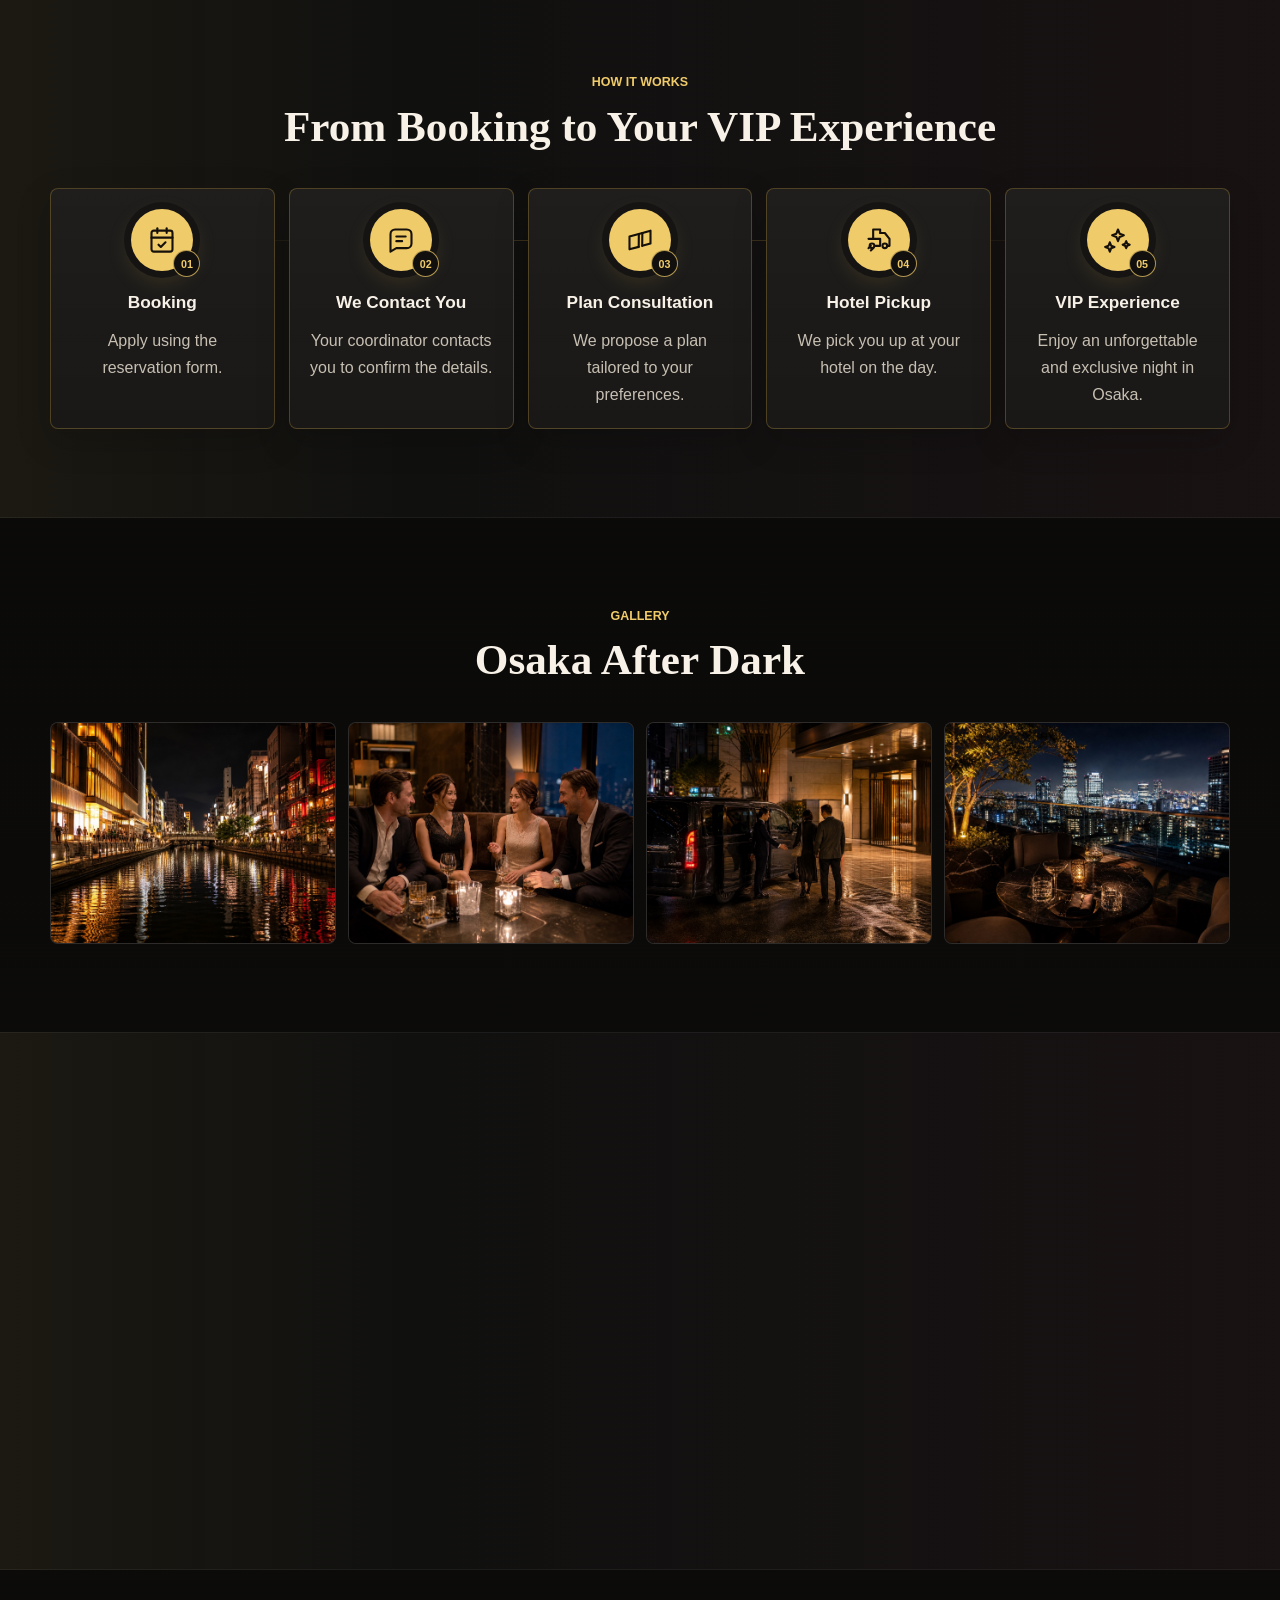
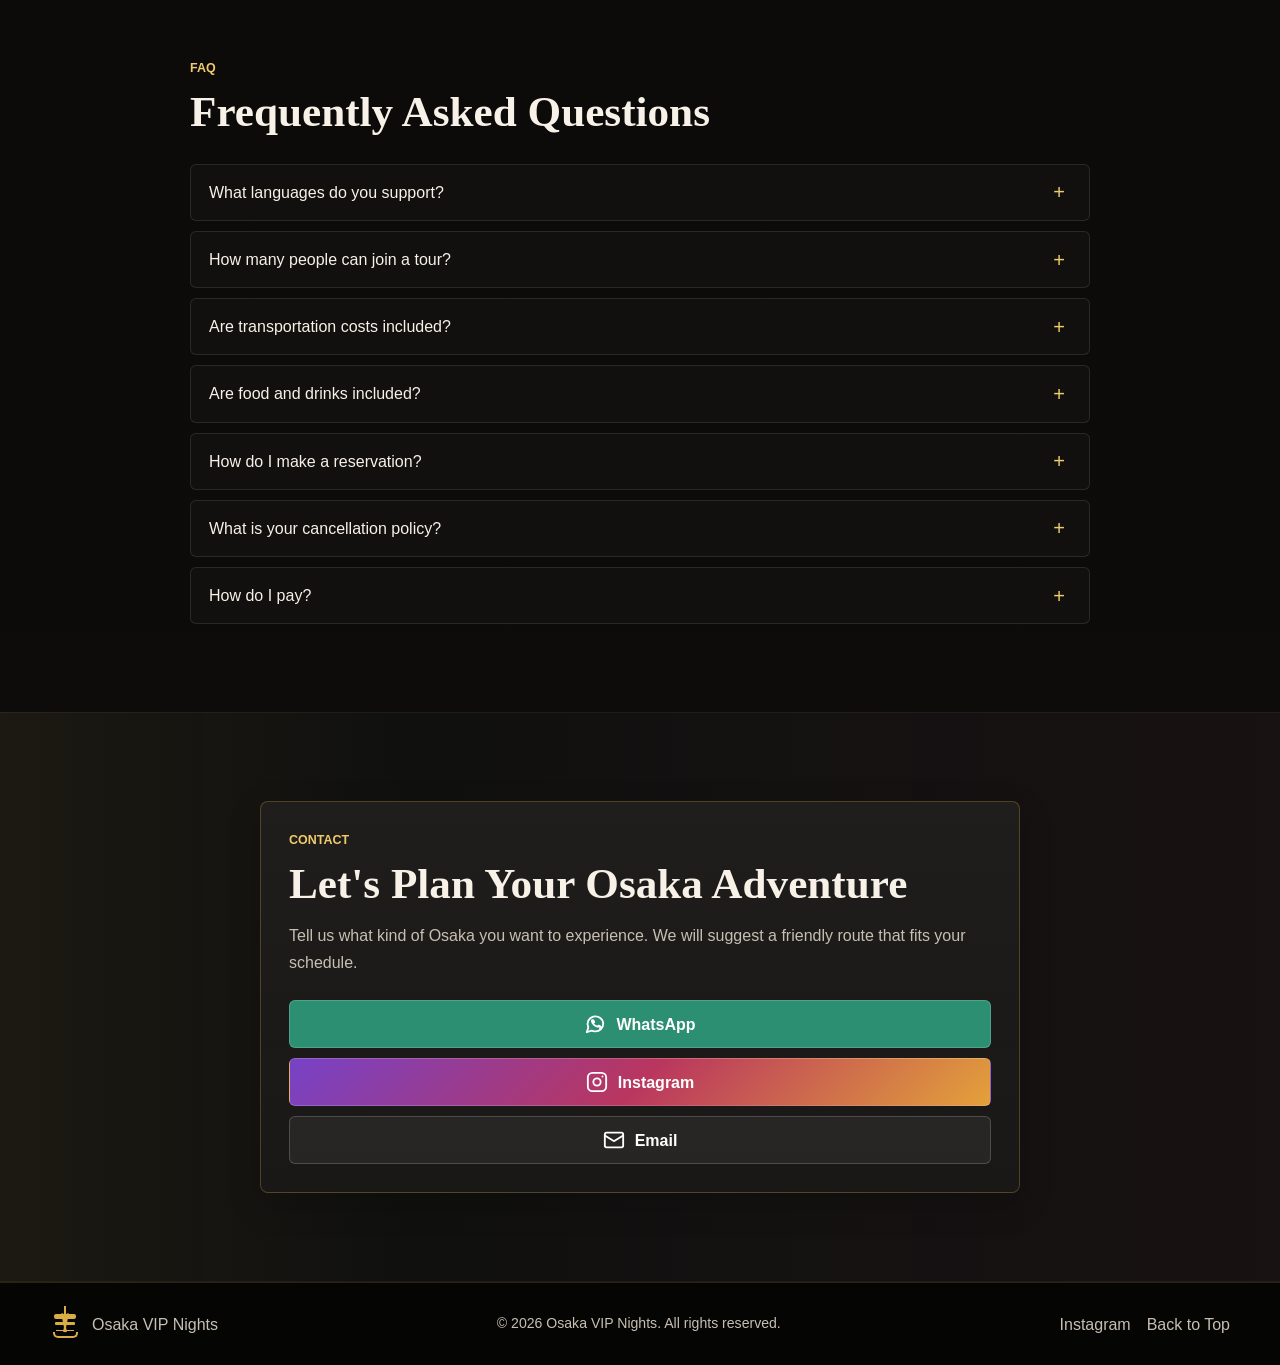
==== commit 51a517ca: "signature experience　セクション追加" ====
--- a/index.html
+++ b/index.html
@@ -188,6 +188,159 @@
         </div>
       </section>
 
+      <section id="after-dark" class="section section--band after-dark">
+        <div class="container">
+          <div class="after-dark-heading reveal">
+            <p class="eyebrow" data-i18n="afterDark.eyebrow"></p>
+            <h2 data-i18n="afterDark.title"></h2>
+            <p class="after-dark-subtitle" data-i18n="afterDark.subtitle"></p>
+            <p class="after-dark-hours" data-i18n="afterDark.hours"></p>
+          </div>
+
+          <div class="after-dark-intro reveal">
+            <p class="after-dark-lead" data-i18n="afterDark.intro.lead"></p>
+            <p data-i18n="afterDark.intro.text1"></p>
+            <p data-i18n="afterDark.intro.text2"></p>
+          </div>
+
+          <div class="night-timeline">
+            <article class="night-stop reveal">
+              <div class="night-stop-time">
+                <span data-i18n="afterDark.stops.pickup.time"></span>
+                <span class="night-stop-icon" aria-hidden="true">
+                  <svg viewBox="0 0 24 24" fill="none" stroke="currentColor" stroke-width="1.8" stroke-linecap="round" stroke-linejoin="round"><path d="M10 17h4V5H2v12h3"></path><path d="M14 9h4l4 4v4h-3"></path><circle cx="7.5" cy="17.5" r="2.5"></circle><circle cx="16.5" cy="17.5" r="2.5"></circle></svg>
+                </span>
+              </div>
+              <div class="night-stop-content">
+                <h3 data-i18n="afterDark.stops.pickup.title"></h3>
+                <p data-i18n="afterDark.stops.pickup.text1"></p>
+                <p data-i18n="afterDark.stops.pickup.text2"></p>
+                <div class="night-transfer">
+                  <strong data-i18n="afterDark.stops.pickup.transferTime"></strong>
+                  <p data-i18n="afterDark.stops.pickup.transferText"></p>
+                </div>
+              </div>
+            </article>
+
+            <article class="night-stop reveal">
+              <div class="night-stop-time">
+                <span data-i18n="afterDark.stops.dinner.time"></span>
+                <span class="night-stop-icon" aria-hidden="true">
+                  <svg viewBox="0 0 24 24" fill="none" stroke="currentColor" stroke-width="1.8" stroke-linecap="round" stroke-linejoin="round"><path d="M3 2v7c0 1.1.9 2 2 2h4c1.1 0 2-.9 2-2V2"></path><path d="M7 2v20"></path><path d="M21 15V2c-3 0-5 2-5 5v6c0 1.1.9 2 2 2h3Zm0 0v7"></path></svg>
+                </span>
+              </div>
+              <div class="night-stop-content">
+                <h3 data-i18n="afterDark.stops.dinner.title"></h3>
+                <p data-i18n="afterDark.stops.dinner.text1"></p>
+                <p data-i18n="afterDark.stops.dinner.text2"></p>
+                <p data-i18n="afterDark.stops.dinner.text3"></p>
+                <p class="night-stop-emphasis" data-i18n="afterDark.stops.dinner.emphasis"></p>
+                <div class="night-transfer">
+                  <strong data-i18n="afterDark.stops.dinner.transferTime"></strong>
+                </div>
+              </div>
+            </article>
+
+            <article class="night-stop reveal">
+              <div class="night-stop-time">
+                <span data-i18n="afterDark.stops.luxury.time"></span>
+                <span class="night-stop-icon" aria-hidden="true">
+                  <svg viewBox="0 0 24 24" fill="none" stroke="currentColor" stroke-width="1.8" stroke-linecap="round" stroke-linejoin="round"><path d="m8 22 4-11 4 11"></path><path d="M5 22h14"></path><path d="M12 2v3"></path><path d="m4.9 4.9 2.1 2.1"></path><path d="M2 12h3"></path><path d="m19.1 4.9-2.1 2.1"></path><path d="M19 12h3"></path><circle cx="12" cy="9" r="4"></circle></svg>
+                </span>
+              </div>
+              <div class="night-stop-content">
+                <h3 data-i18n="afterDark.stops.luxury.title"></h3>
+                <p data-i18n="afterDark.stops.luxury.text1"></p>
+                <p data-i18n="afterDark.stops.luxury.text2"></p>
+                <p data-i18n="afterDark.stops.luxury.text3"></p>
+                <p data-i18n="afterDark.stops.luxury.text4"></p>
+                <p data-i18n="afterDark.stops.luxury.text5"></p>
+                <div class="night-transfer">
+                  <strong data-i18n="afterDark.stops.luxury.transferTime"></strong>
+                </div>
+              </div>
+            </article>
+
+            <article class="night-stop reveal">
+              <div class="night-stop-time">
+                <span data-i18n="afterDark.stops.intimate.time"></span>
+                <span class="night-stop-icon" aria-hidden="true">
+                  <svg viewBox="0 0 24 24" fill="none" stroke="currentColor" stroke-width="1.8" stroke-linecap="round" stroke-linejoin="round"><path d="M8 2h8l1 7a5 5 0 0 1-10 0l1-7Z"></path><path d="M12 14v8"></path><path d="M8 22h8"></path><path d="M7 7h10"></path></svg>
+                </span>
+              </div>
+              <div class="night-stop-content">
+                <h3 data-i18n="afterDark.stops.intimate.title"></h3>
+                <p data-i18n="afterDark.stops.intimate.text1"></p>
+                <p data-i18n="afterDark.stops.intimate.text2"></p>
+                <p data-i18n="afterDark.stops.intimate.text3"></p>
+                <p data-i18n="afterDark.stops.intimate.text4"></p>
+                <div class="night-transfer">
+                  <strong data-i18n="afterDark.stops.intimate.transferTime"></strong>
+                </div>
+              </div>
+            </article>
+
+            <article class="night-stop reveal">
+              <div class="night-stop-time">
+                <span data-i18n="afterDark.stops.final.time"></span>
+                <span class="night-stop-icon" aria-hidden="true">
+                  <svg viewBox="0 0 24 24" fill="none" stroke="currentColor" stroke-width="1.8" stroke-linecap="round" stroke-linejoin="round"><path d="M20 10c0 5-8 12-8 12S4 15 4 10a8 8 0 1 1 16 0Z"></path><circle cx="12" cy="10" r="2.5"></circle></svg>
+                </span>
+              </div>
+              <div class="night-stop-content">
+                <h3 data-i18n="afterDark.stops.final.title"></h3>
+                <p data-i18n="afterDark.stops.final.text1"></p>
+                <p data-i18n="afterDark.stops.final.text2"></p>
+                <p data-i18n="afterDark.stops.final.text3"></p>
+                <p data-i18n="afterDark.stops.final.text4"></p>
+              </div>
+            </article>
+
+            <article class="night-stop reveal">
+              <div class="night-stop-time">
+                <span data-i18n="afterDark.stops.lastDrink.time"></span>
+                <span class="night-stop-icon" aria-hidden="true">
+                  <svg viewBox="0 0 24 24" fill="none" stroke="currentColor" stroke-width="1.8" stroke-linecap="round" stroke-linejoin="round"><path d="M8 22h8"></path><path d="M12 11v11"></path><path d="m19 3-7 8-7-8Z"></path></svg>
+                </span>
+              </div>
+              <div class="night-stop-content">
+                <h3 data-i18n="afterDark.stops.lastDrink.title"></h3>
+                <p data-i18n="afterDark.stops.lastDrink.text1"></p>
+                <p data-i18n="afterDark.stops.lastDrink.text2"></p>
+                <p data-i18n="afterDark.stops.lastDrink.text3"></p>
+                <p data-i18n="afterDark.stops.lastDrink.text4"></p>
+                <p data-i18n="afterDark.stops.lastDrink.text5"></p>
+                <p data-i18n="afterDark.stops.lastDrink.text6"></p>
+                <p class="night-stop-emphasis" data-i18n="afterDark.stops.lastDrink.emphasis"></p>
+              </div>
+            </article>
+          </div>
+
+          <div class="night-difference reveal">
+            <div class="night-difference-heading">
+              <p class="eyebrow" data-i18n="afterDark.difference.eyebrow"></p>
+              <h3 data-i18n="afterDark.difference.title"></h3>
+            </div>
+            <ul class="night-benefits">
+              <li><span aria-hidden="true">JP</span><span class="night-benefit-text" data-i18n="afterDark.difference.items.one"></span></li>
+              <li><span aria-hidden="true">01</span><span class="night-benefit-text" data-i18n="afterDark.difference.items.two"></span></li>
+              <li><span aria-hidden="true">02</span><span class="night-benefit-text" data-i18n="afterDark.difference.items.three"></span></li>
+              <li><span aria-hidden="true">03</span><span class="night-benefit-text" data-i18n="afterDark.difference.items.four"></span></li>
+              <li><span aria-hidden="true">04</span><span class="night-benefit-text" data-i18n="afterDark.difference.items.five"></span></li>
+              <li><span aria-hidden="true">05</span><span class="night-benefit-text" data-i18n="afterDark.difference.items.six"></span></li>
+              <li><span aria-hidden="true">06</span><span class="night-benefit-text" data-i18n="afterDark.difference.items.seven"></span></li>
+              <li><span aria-hidden="true">07</span><span class="night-benefit-text" data-i18n="afterDark.difference.items.eight"></span></li>
+            </ul>
+          </div>
+
+          <div class="after-dark-closing reveal">
+            <p data-i18n="afterDark.closing.time"></p>
+            <p data-i18n="afterDark.closing.text"></p>
+            <strong data-i18n="afterDark.closing.cta"></strong>
+          </div>
+        </div>
+      </section>
+
       <section id="how-it-works" class="section section--band">
         <div class="container">
           <div class="section-heading reveal">
--- a/css/style.css
+++ b/css/style.css
@@ -678,6 +678,235 @@
   text-align: center;
 }
 
+.after-dark {
+  background:
+    linear-gradient(135deg, rgba(216, 173, 69, 0.07), transparent 34%),
+    linear-gradient(315deg, rgba(185, 54, 95, 0.045), transparent 28%),
+    #0d0c0b;
+}
+
+.after-dark-heading {
+  max-width: 900px;
+  margin: 0 auto;
+  text-align: center;
+}
+
+.after-dark-subtitle {
+  margin: 14px 0 0;
+  color: var(--color-gold-soft);
+  font-family: Georgia, "Times New Roman", serif;
+  font-size: 1.45rem;
+  font-weight: 700;
+}
+
+.after-dark-hours {
+  display: inline-flex;
+  margin: 18px 0 0;
+  padding: 8px 14px;
+  color: var(--color-text);
+  background: rgba(216, 173, 69, 0.09);
+  border: 1px solid var(--color-line);
+  border-radius: var(--radius-small);
+  font-size: 0.9rem;
+  font-weight: 700;
+}
+
+.after-dark-intro {
+  max-width: 780px;
+  margin: 32px auto 58px;
+  color: var(--color-muted);
+  text-align: center;
+}
+
+.after-dark-intro p {
+  margin: 12px 0 0;
+}
+
+.after-dark-intro .after-dark-lead {
+  margin-top: 0;
+  color: var(--color-text);
+  font-family: Georgia, "Times New Roman", serif;
+  font-size: 1.35rem;
+  font-weight: 700;
+}
+
+.night-timeline {
+  position: relative;
+  max-width: 980px;
+  margin: 0 auto;
+}
+
+.night-timeline::before {
+  content: "";
+  position: absolute;
+  top: 28px;
+  bottom: 28px;
+  left: 174px;
+  width: 1px;
+  background: linear-gradient(180deg, transparent, var(--color-gold), var(--color-line), transparent);
+}
+
+.night-stop {
+  display: grid;
+  grid-template-columns: 140px minmax(0, 1fr);
+  gap: 68px;
+  padding: 0 0 48px;
+}
+
+.night-stop:last-child {
+  padding-bottom: 0;
+}
+
+.night-stop-time {
+  position: relative;
+  padding-top: 16px;
+  color: var(--color-gold-soft);
+  font-size: 0.88rem;
+  font-weight: 800;
+  text-align: right;
+}
+
+.night-stop-icon {
+  position: absolute;
+  top: 6px;
+  right: -57px;
+  z-index: 1;
+  display: inline-flex;
+  align-items: center;
+  justify-content: center;
+  width: 44px;
+  height: 44px;
+  color: #15100a;
+  background: var(--color-gold-soft);
+  border: 6px solid #0d0c0b;
+  border-radius: 50%;
+}
+
+.night-stop-icon svg {
+  width: 19px;
+  height: 19px;
+}
+
+.night-stop-content {
+  padding: 24px 28px;
+  background: rgba(255, 255, 255, 0.025);
+  border: 1px solid var(--color-line-soft);
+  border-radius: var(--radius);
+}
+
+.night-stop-content h3 {
+  color: var(--color-gold-soft);
+  font-family: Georgia, "Times New Roman", serif;
+  font-size: 1.35rem;
+}
+
+.night-stop-content > p,
+.night-transfer p {
+  margin: 10px 0 0;
+  color: var(--color-muted);
+}
+
+.night-stop-content .night-stop-emphasis {
+  color: var(--color-text);
+  font-weight: 700;
+}
+
+.night-transfer {
+  margin-top: 20px;
+  padding: 14px 16px;
+  background: rgba(216, 173, 69, 0.07);
+  border-left: 2px solid var(--color-gold);
+}
+
+.night-transfer strong {
+  color: var(--color-text);
+  font-size: 0.9rem;
+}
+
+.night-transfer p {
+  font-size: 0.92rem;
+}
+
+.night-difference {
+  display: grid;
+  grid-template-columns: minmax(240px, 0.7fr) minmax(0, 1.3fr);
+  gap: 50px;
+  max-width: 980px;
+  margin: 64px auto 0;
+  padding: 34px;
+  background:
+    linear-gradient(120deg, rgba(216, 173, 69, 0.12), transparent 40%),
+    var(--color-panel);
+  border: 1px solid var(--color-line);
+  border-radius: var(--radius);
+  box-shadow: var(--shadow-soft);
+}
+
+.night-difference-heading h3 {
+  font-family: Georgia, "Times New Roman", serif;
+  font-size: 1.65rem;
+}
+
+.night-benefits {
+  display: grid;
+  grid-template-columns: repeat(2, minmax(0, 1fr));
+  gap: 14px 24px;
+  margin: 0;
+  padding: 0;
+  color: var(--color-muted);
+  list-style: none;
+}
+
+.night-benefits li {
+  display: grid;
+  grid-template-columns: 30px minmax(0, 1fr);
+  gap: 10px;
+  align-items: start;
+  font-size: 0.92rem;
+}
+
+.night-benefits li > span:first-child {
+  display: inline-flex;
+  align-items: center;
+  justify-content: center;
+  width: 28px;
+  height: 28px;
+  color: #15100a;
+  background: var(--color-gold-soft);
+  border-radius: 50%;
+  font-size: 0.62rem;
+  font-weight: 900;
+}
+
+.night-benefit-text {
+  min-width: 0;
+}
+
+.after-dark-closing {
+  max-width: 820px;
+  margin: 52px auto 0;
+  text-align: center;
+}
+
+.after-dark-closing p {
+  margin: 8px 0 0;
+  color: var(--color-muted);
+}
+
+.after-dark-closing p:first-child {
+  color: var(--color-gold-soft);
+  font-family: Georgia, "Times New Roman", serif;
+  font-size: 1.4rem;
+  font-weight: 700;
+}
+
+.after-dark-closing strong {
+  display: block;
+  margin-top: 18px;
+  color: var(--color-text);
+  font-size: 1.08rem;
+}
+
 .included-box {
   display: grid;
   gap: 24px;
@@ -1147,6 +1376,11 @@
     grid-template-columns: repeat(2, minmax(0, 1fr));
   }
 
+  .night-difference {
+    grid-template-columns: 1fr;
+    gap: 28px;
+  }
+
   .gallery-item--wide {
     grid-column: span 2;
     grid-row: span 1;
@@ -1218,6 +1452,60 @@
   .section-heading {
     margin-bottom: 28px;
     text-align: left;
+  }
+
+  .after-dark-heading,
+  .after-dark-intro,
+  .after-dark-closing {
+    text-align: left;
+  }
+
+  .after-dark-hours {
+    display: flex;
+    width: 100%;
+  }
+
+  .after-dark-intro {
+    margin-bottom: 42px;
+  }
+
+  .night-timeline::before {
+    left: 21px;
+  }
+
+  .night-stop {
+    grid-template-columns: 44px minmax(0, 1fr);
+    gap: 14px;
+    padding-bottom: 30px;
+  }
+
+  .night-stop-time {
+    padding: 56px 0 0;
+    font-size: 0.68rem;
+    line-height: 1.3;
+    text-align: center;
+  }
+
+  .night-stop-icon {
+    top: 0;
+    right: 0;
+  }
+
+  .night-stop-content {
+    padding: 20px 18px;
+  }
+
+  .night-stop-content h3 {
+    font-size: 1.18rem;
+  }
+
+  .night-difference {
+    margin-top: 46px;
+    padding: 24px 20px;
+  }
+
+  .night-benefits {
+    grid-template-columns: 1fr;
   }
 
   .service-grid,
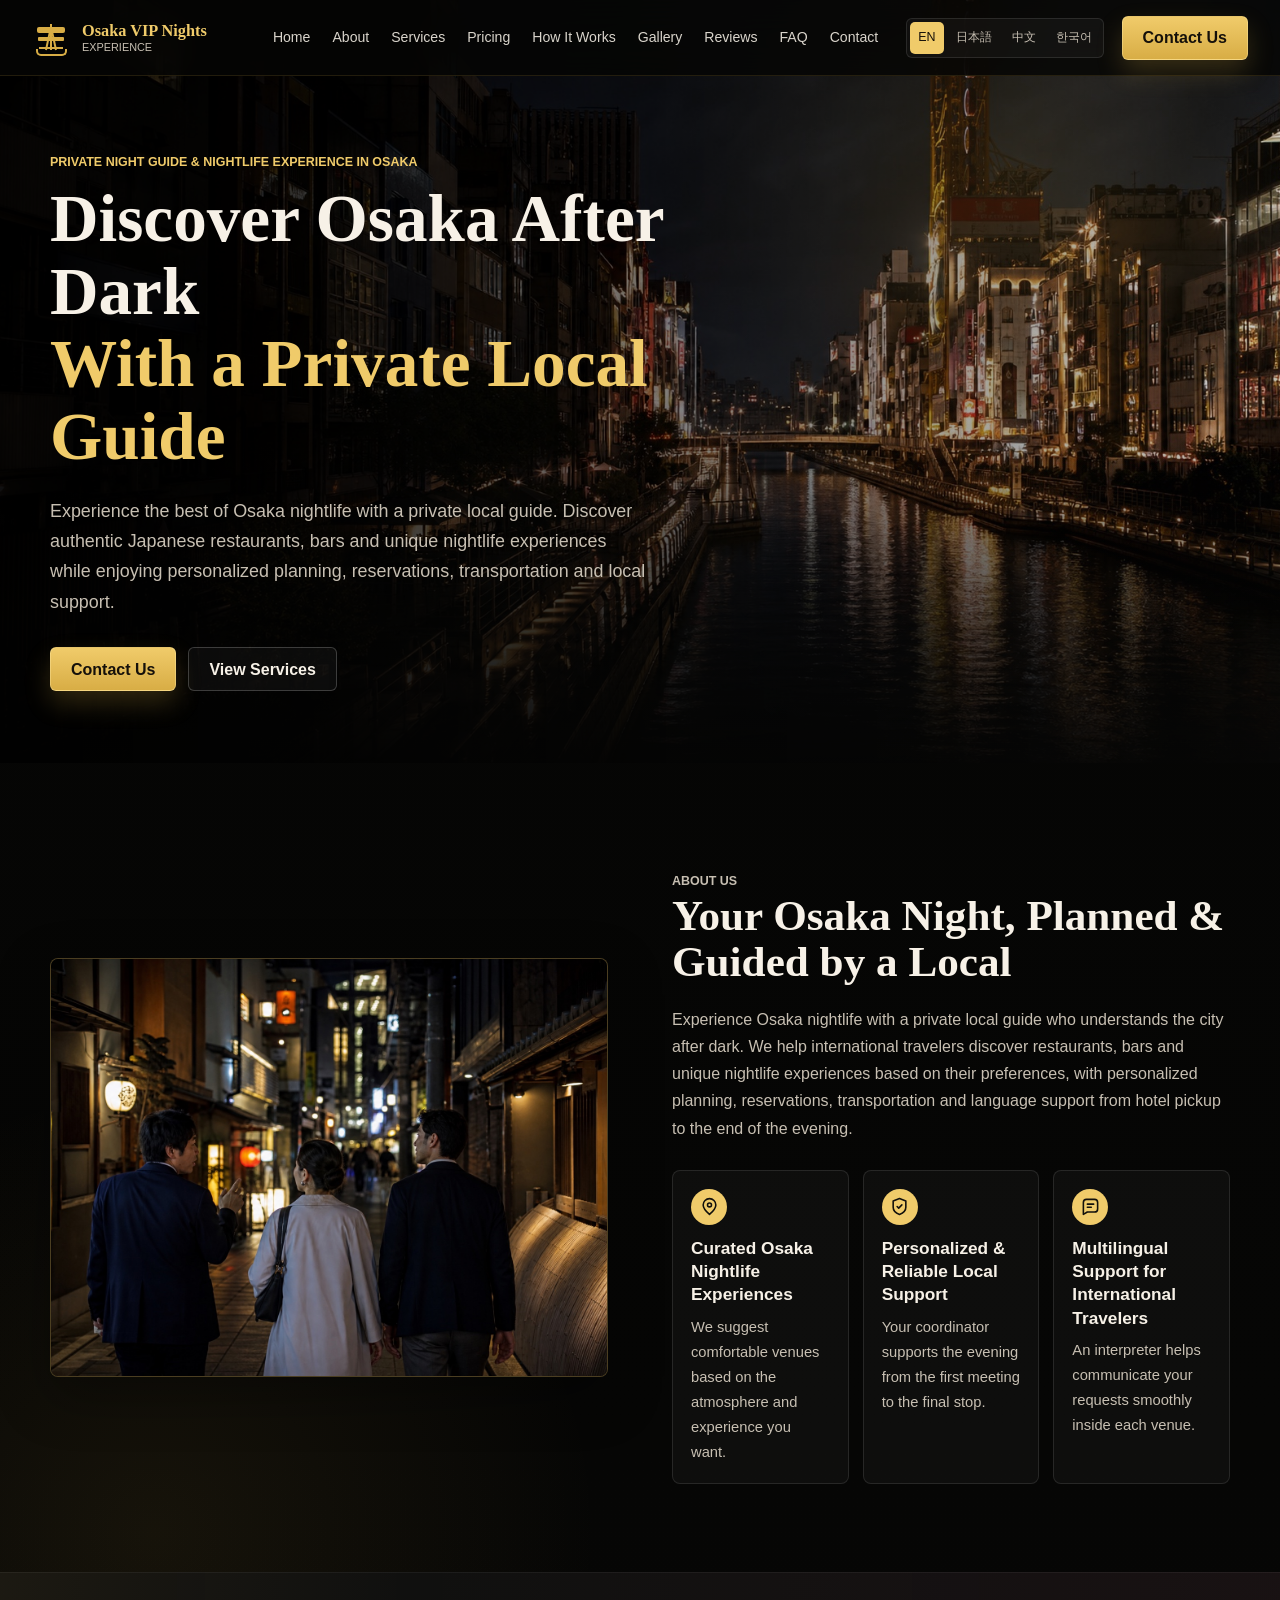
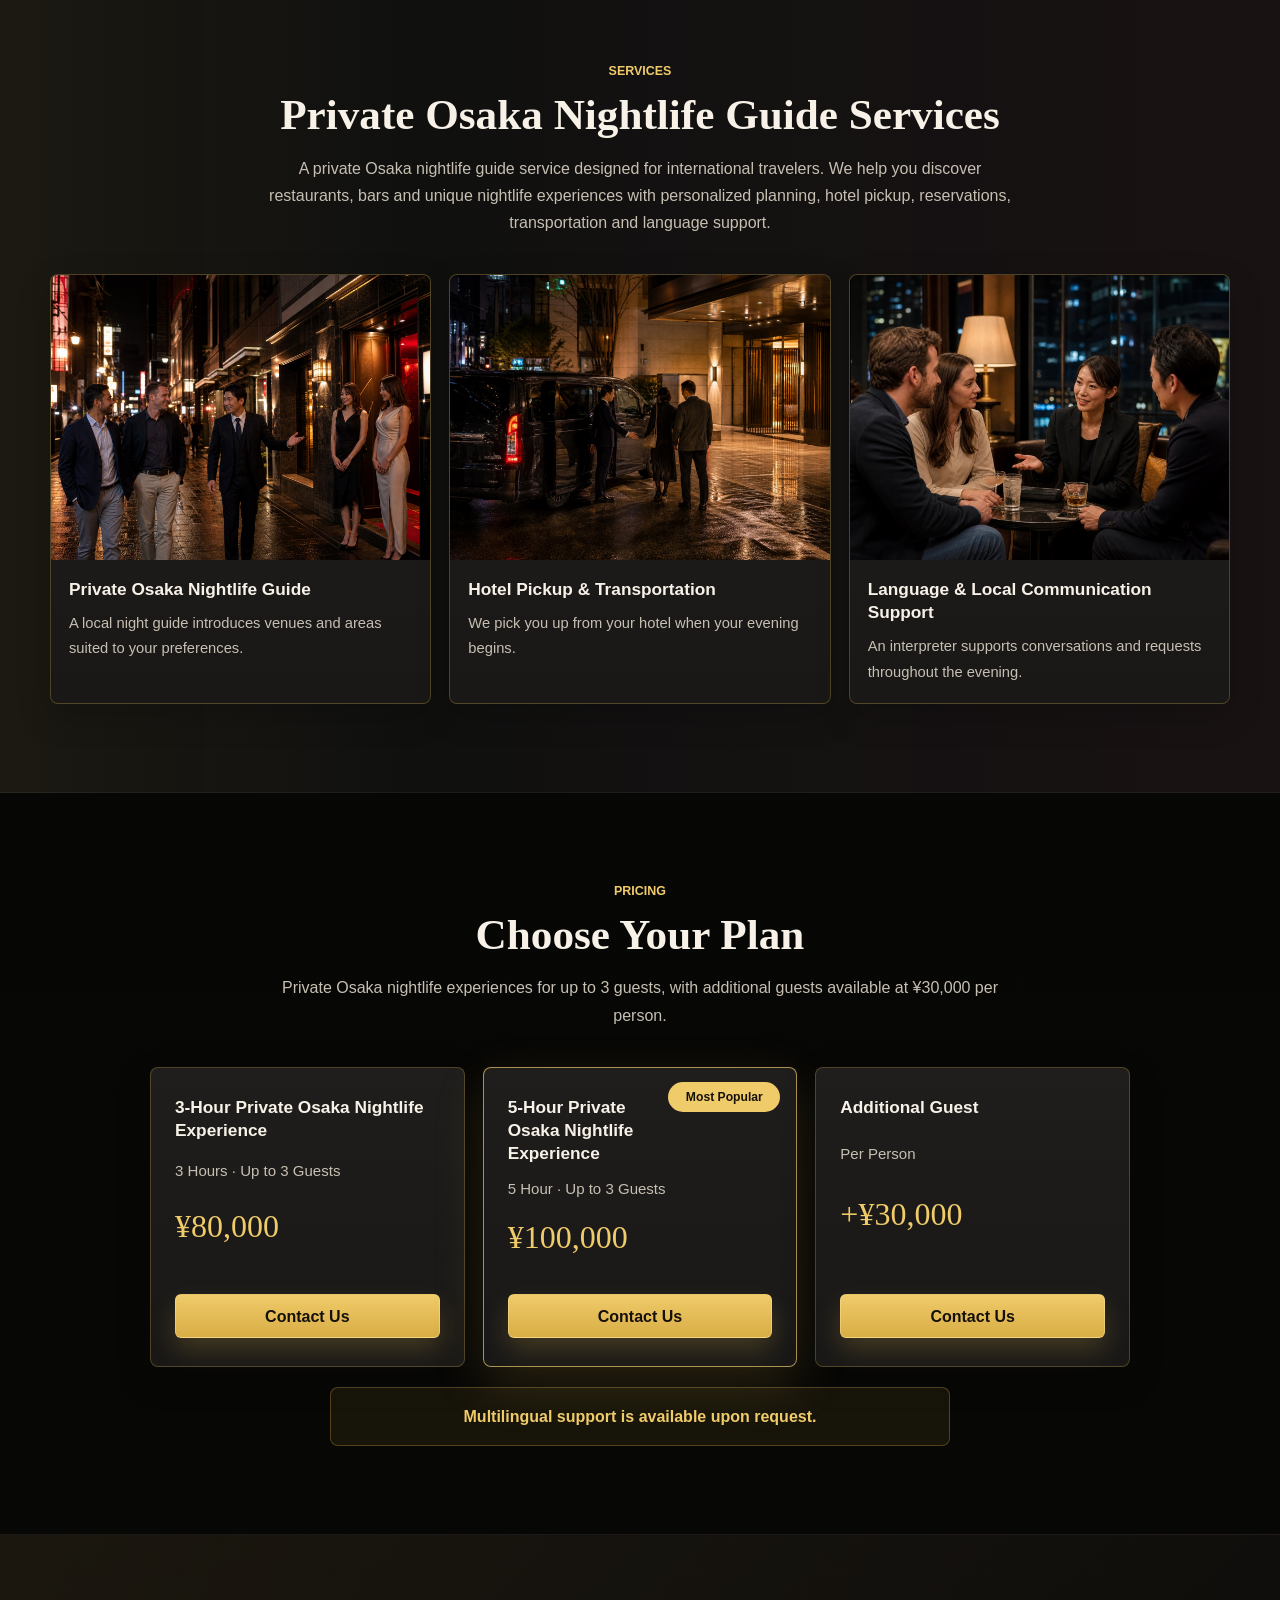
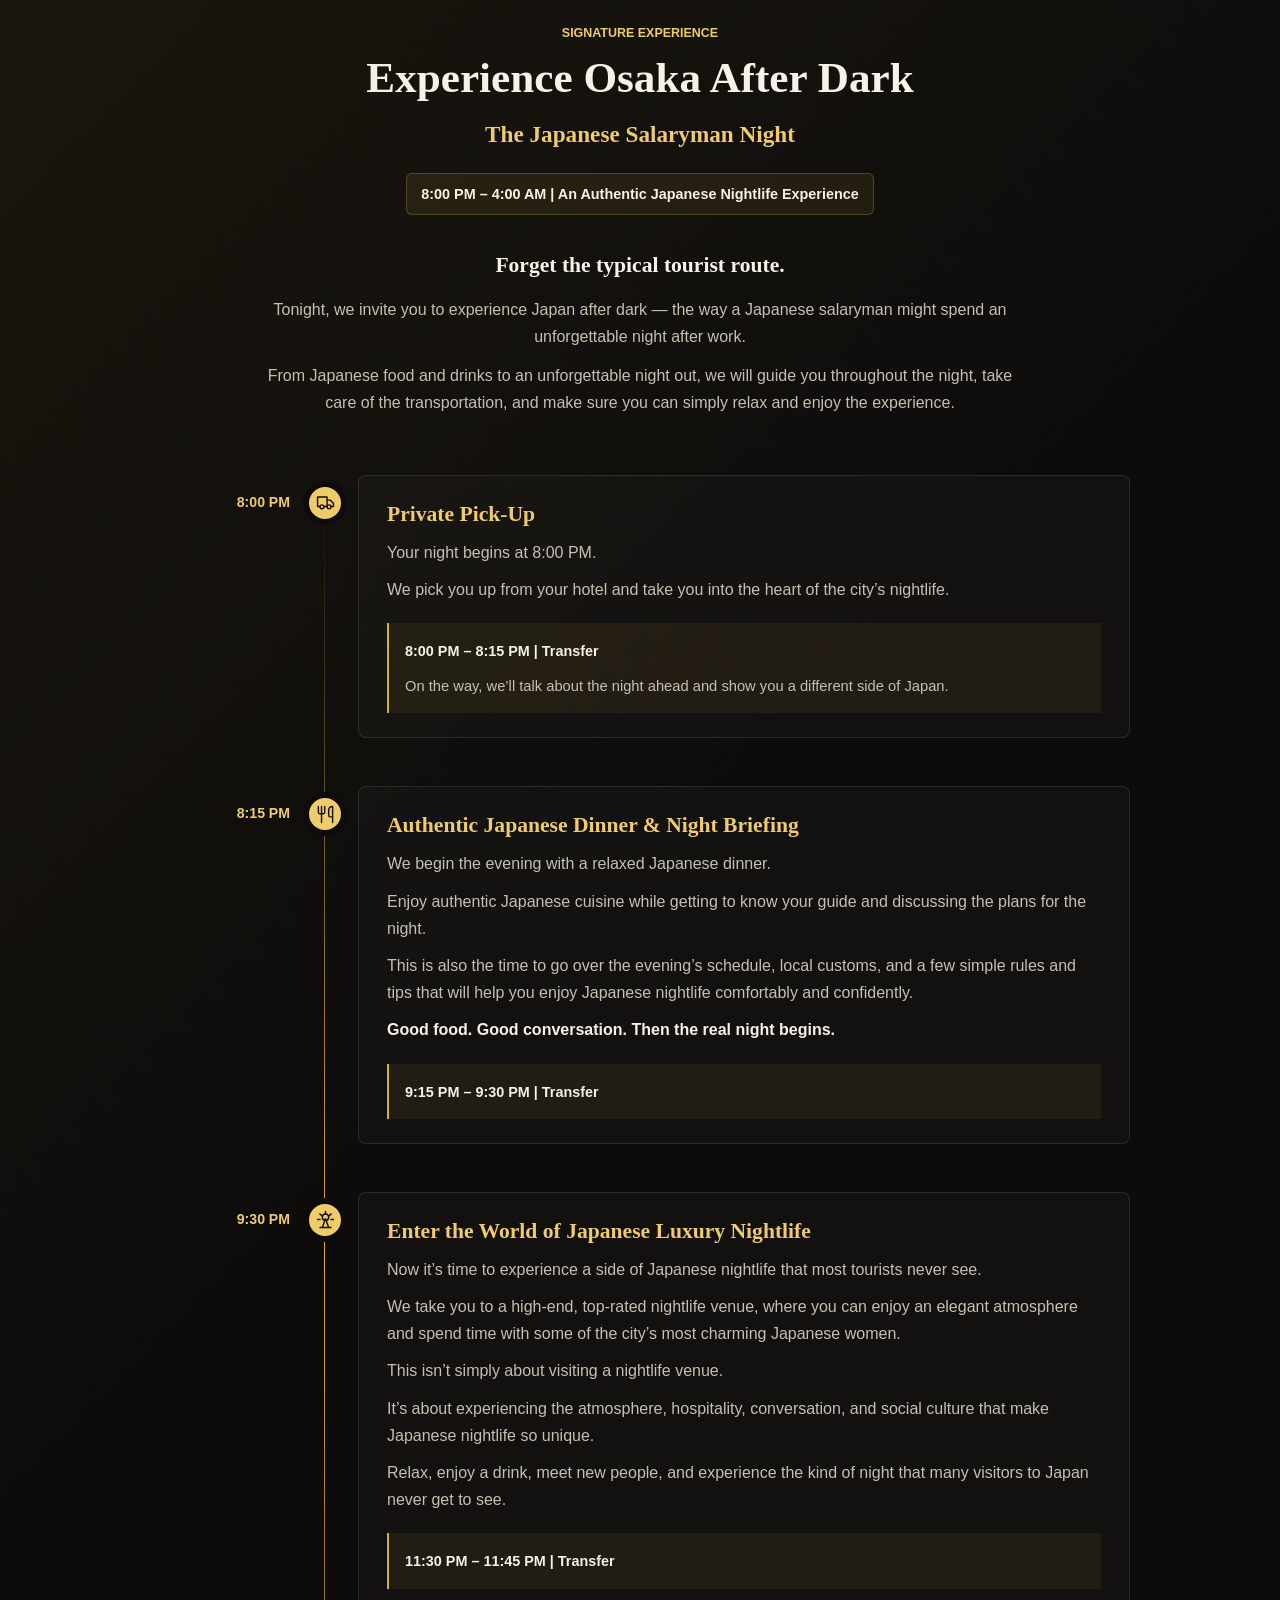
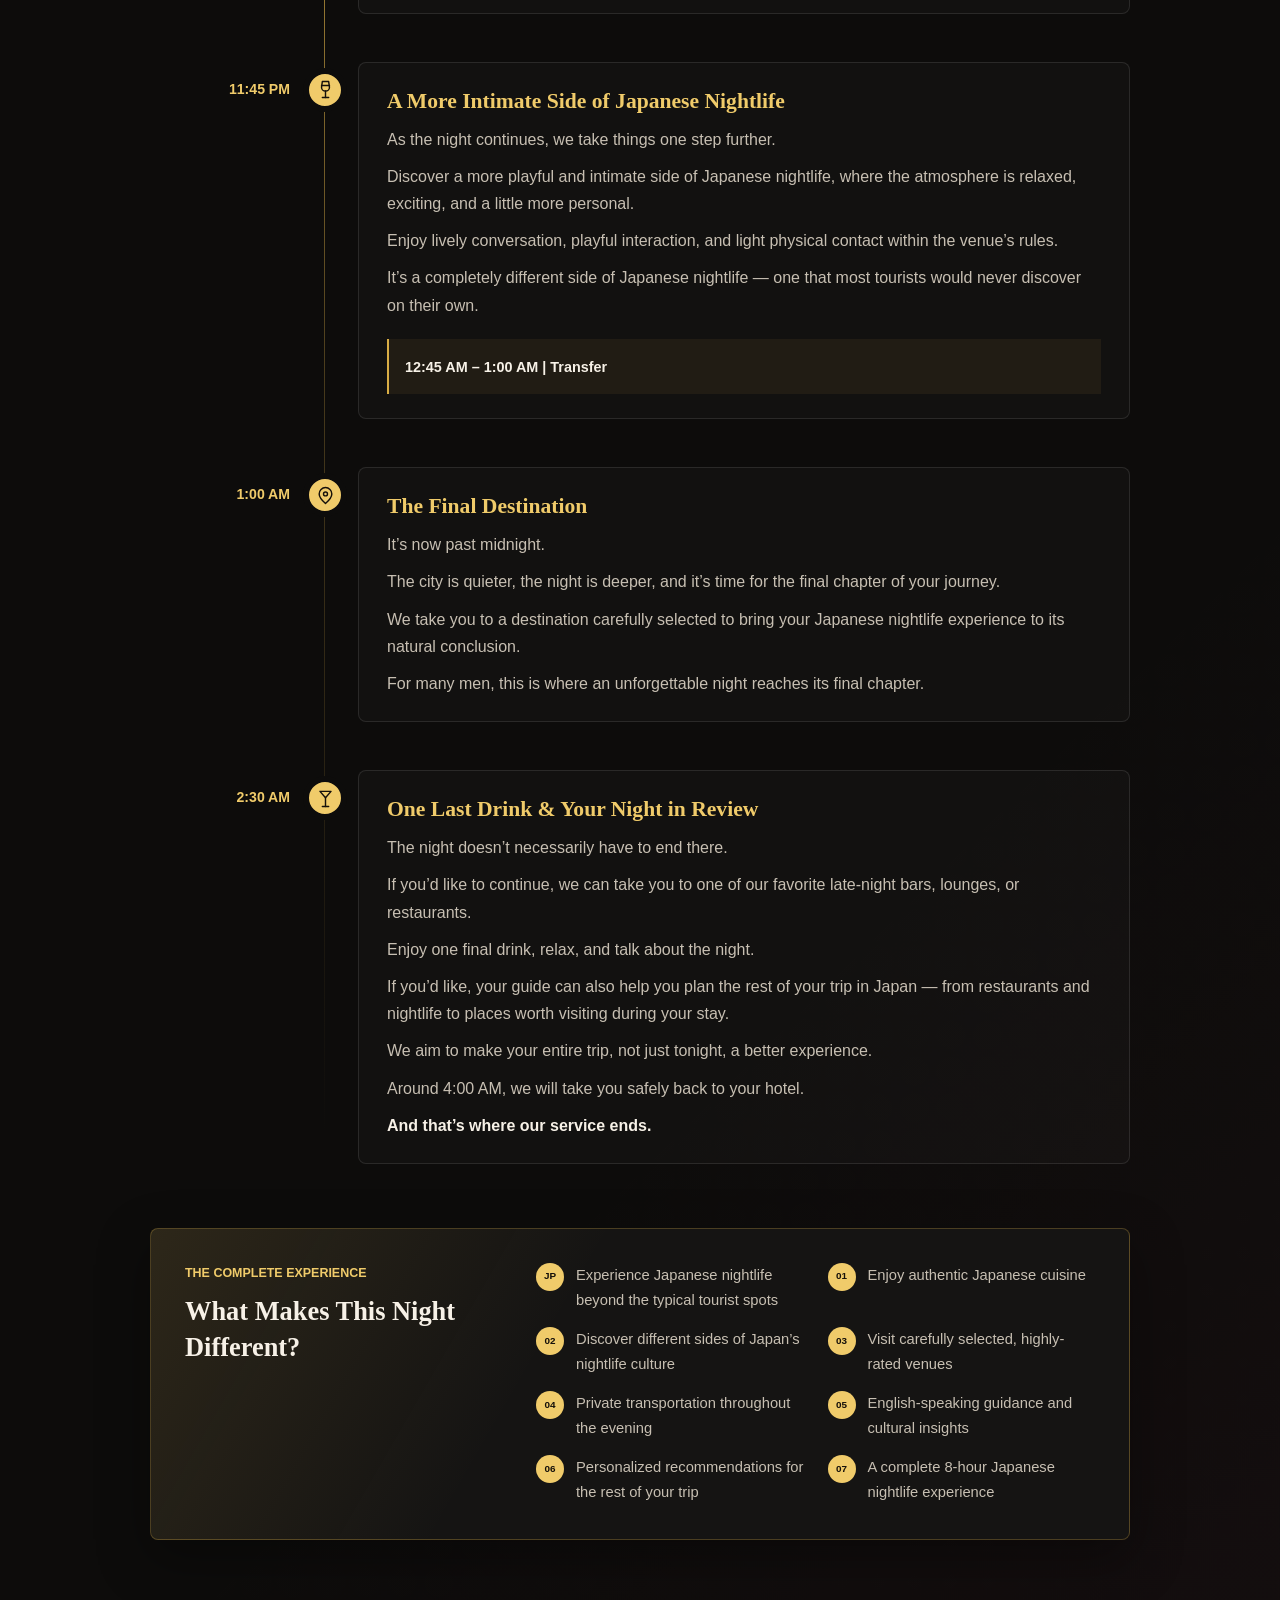
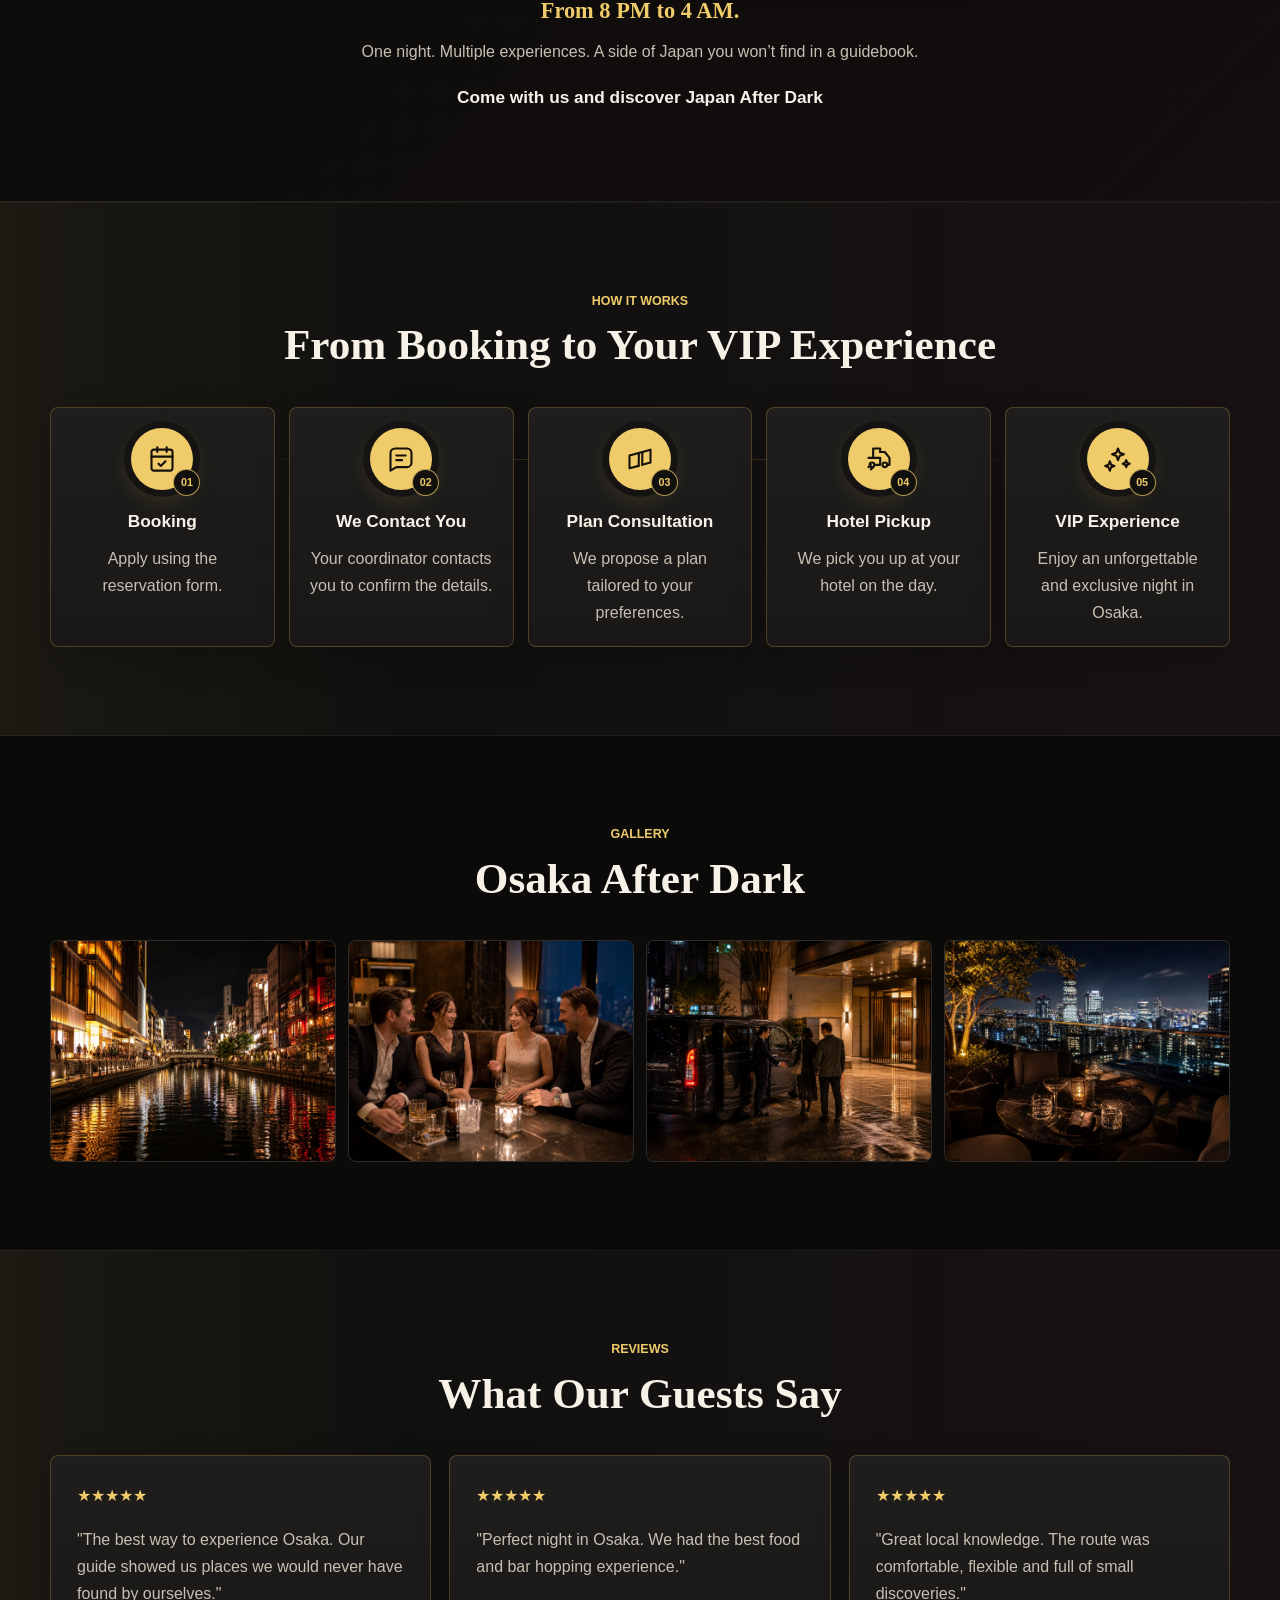
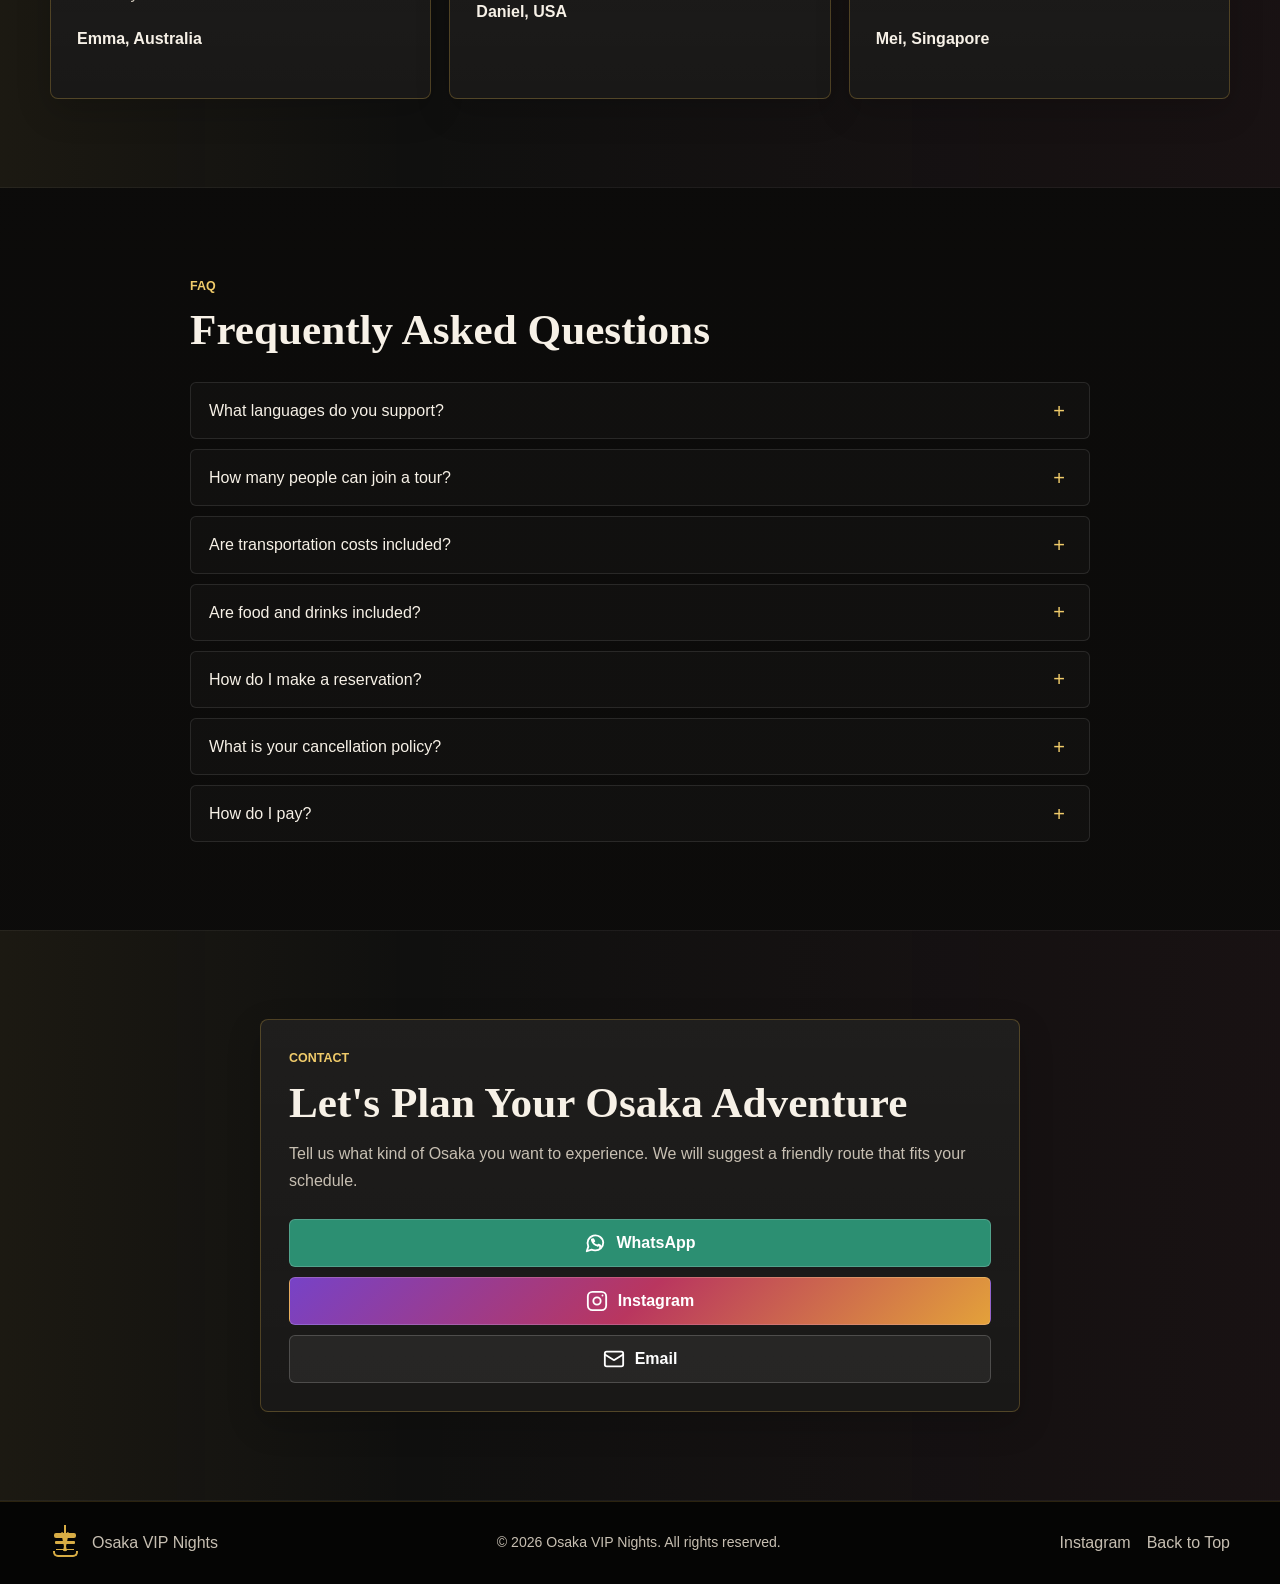
==== commit d842d37d: "update pricing plans" ====
--- a/index.html
+++ b/index.html
@@ -3,11 +3,24 @@
   <head>
     <meta charset="utf-8">
     <meta name="viewport" content="width=device-width, initial-scale=1">
-    <title>Osaka VIP Nights | Private Night Guide in Osaka</title>
+    <title>Osaka VIP Nights | Private Night Guide & Nightlife Experience in Osaka, Japan</title>
     <meta
-      name="description"
-      content="Discover Osaka with a friendly local guide. Food, culture, nightlife and hidden gems tailored to your trip."
-    >
+  name="description"
+  content="Experience Osaka after dark with Osaka VIP Nights. Private nightlife guide experiences for international travelers, including restaurants, bars, nightlife spots, reservations, transportation and local support."
+>
+<meta name="robots" content="index, follow">
+
+<link rel="canonical" href="https://osakavipnights.com/">
+
+<meta property="og:type" content="website">
+<meta property="og:title" content="Osaka VIP Nights | Private Night Guide in Osaka">
+<meta property="og:description" content="Experience Osaka after dark with a private local night guide for international travelers. Discover restaurants, bars and unique nightlife experiences in Osaka, Japan.">
+<meta property="og:url" content="https://osakavipnights.com/">
+<meta property="og:site_name" content="Osaka VIP Nights">
+
+<meta name="twitter:card" content="summary_large_image">
+<meta name="twitter:title" content="Osaka VIP Nights | Private Night Guide in Osaka">
+<meta name="twitter:description" content="Experience Osaka after dark with a private local night guide for international travelers.">
     <link rel="stylesheet" href="css/style.css">
   </head>
   <body>
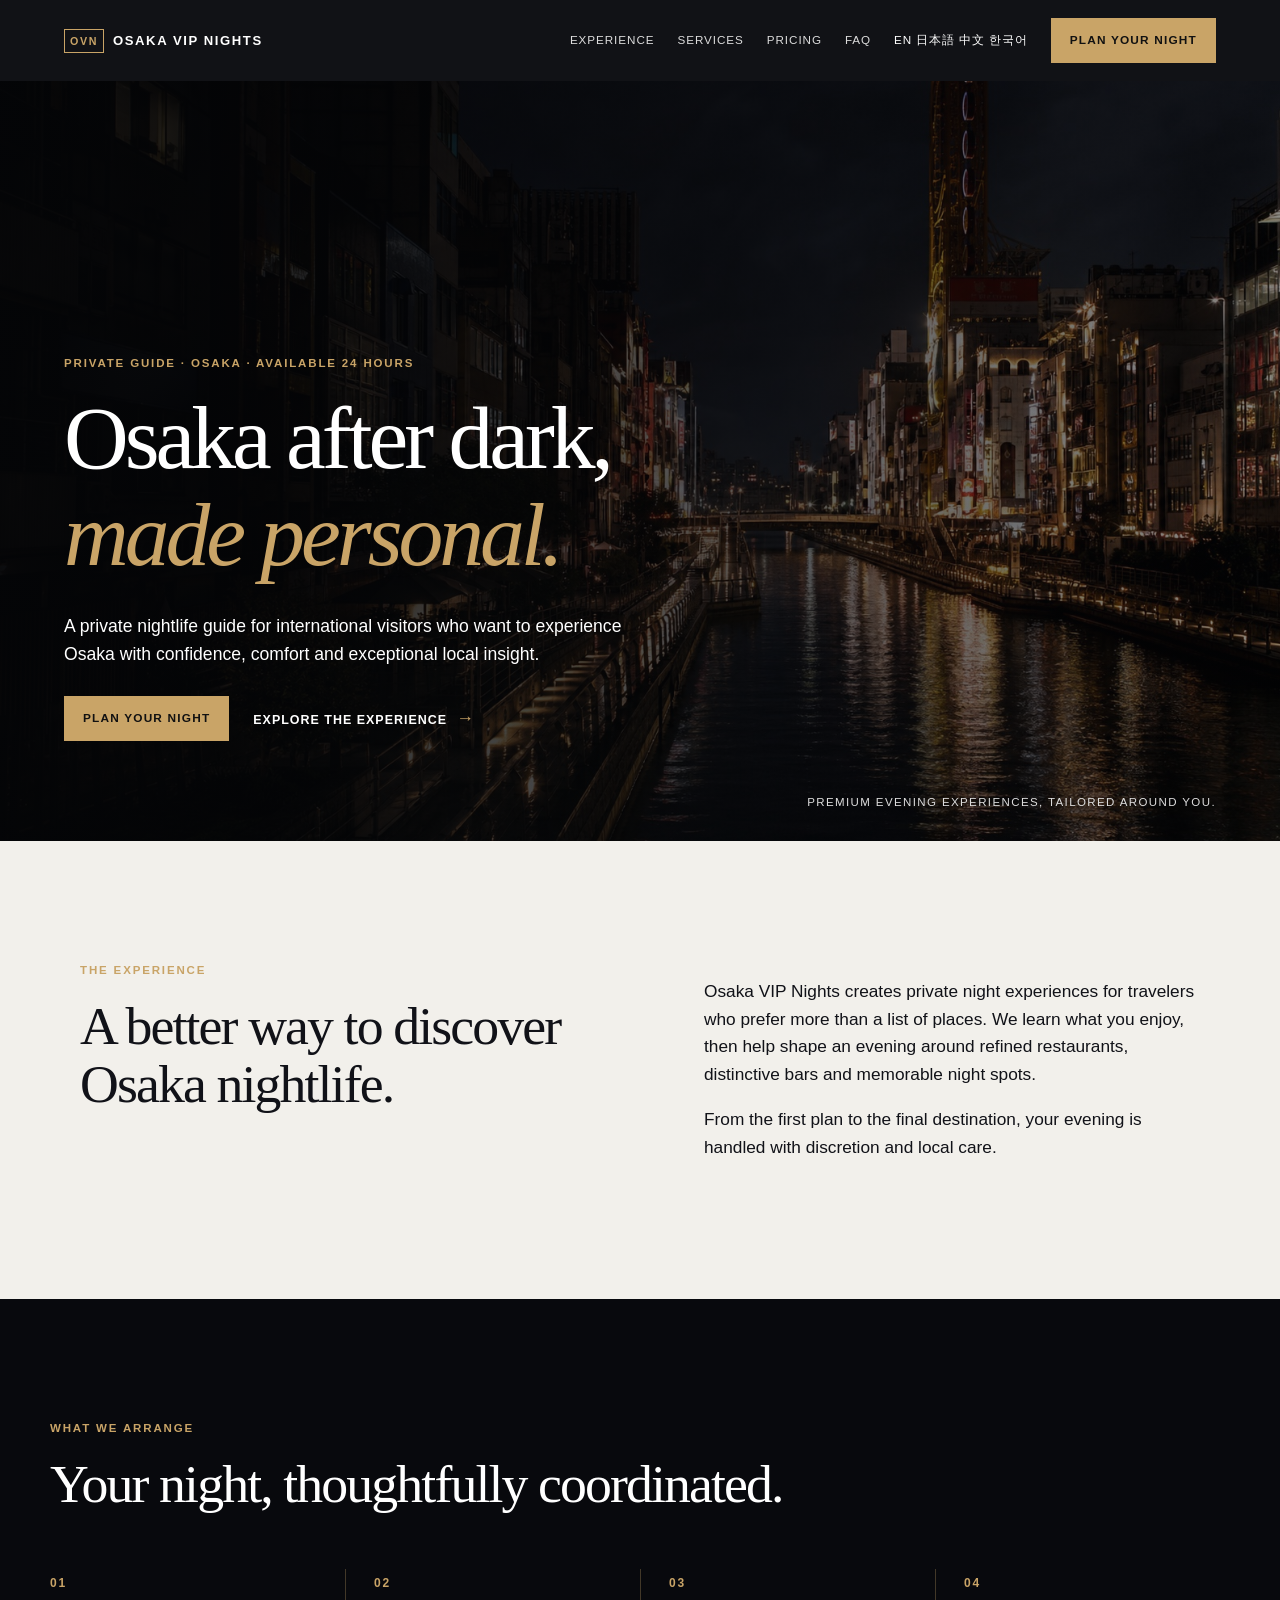
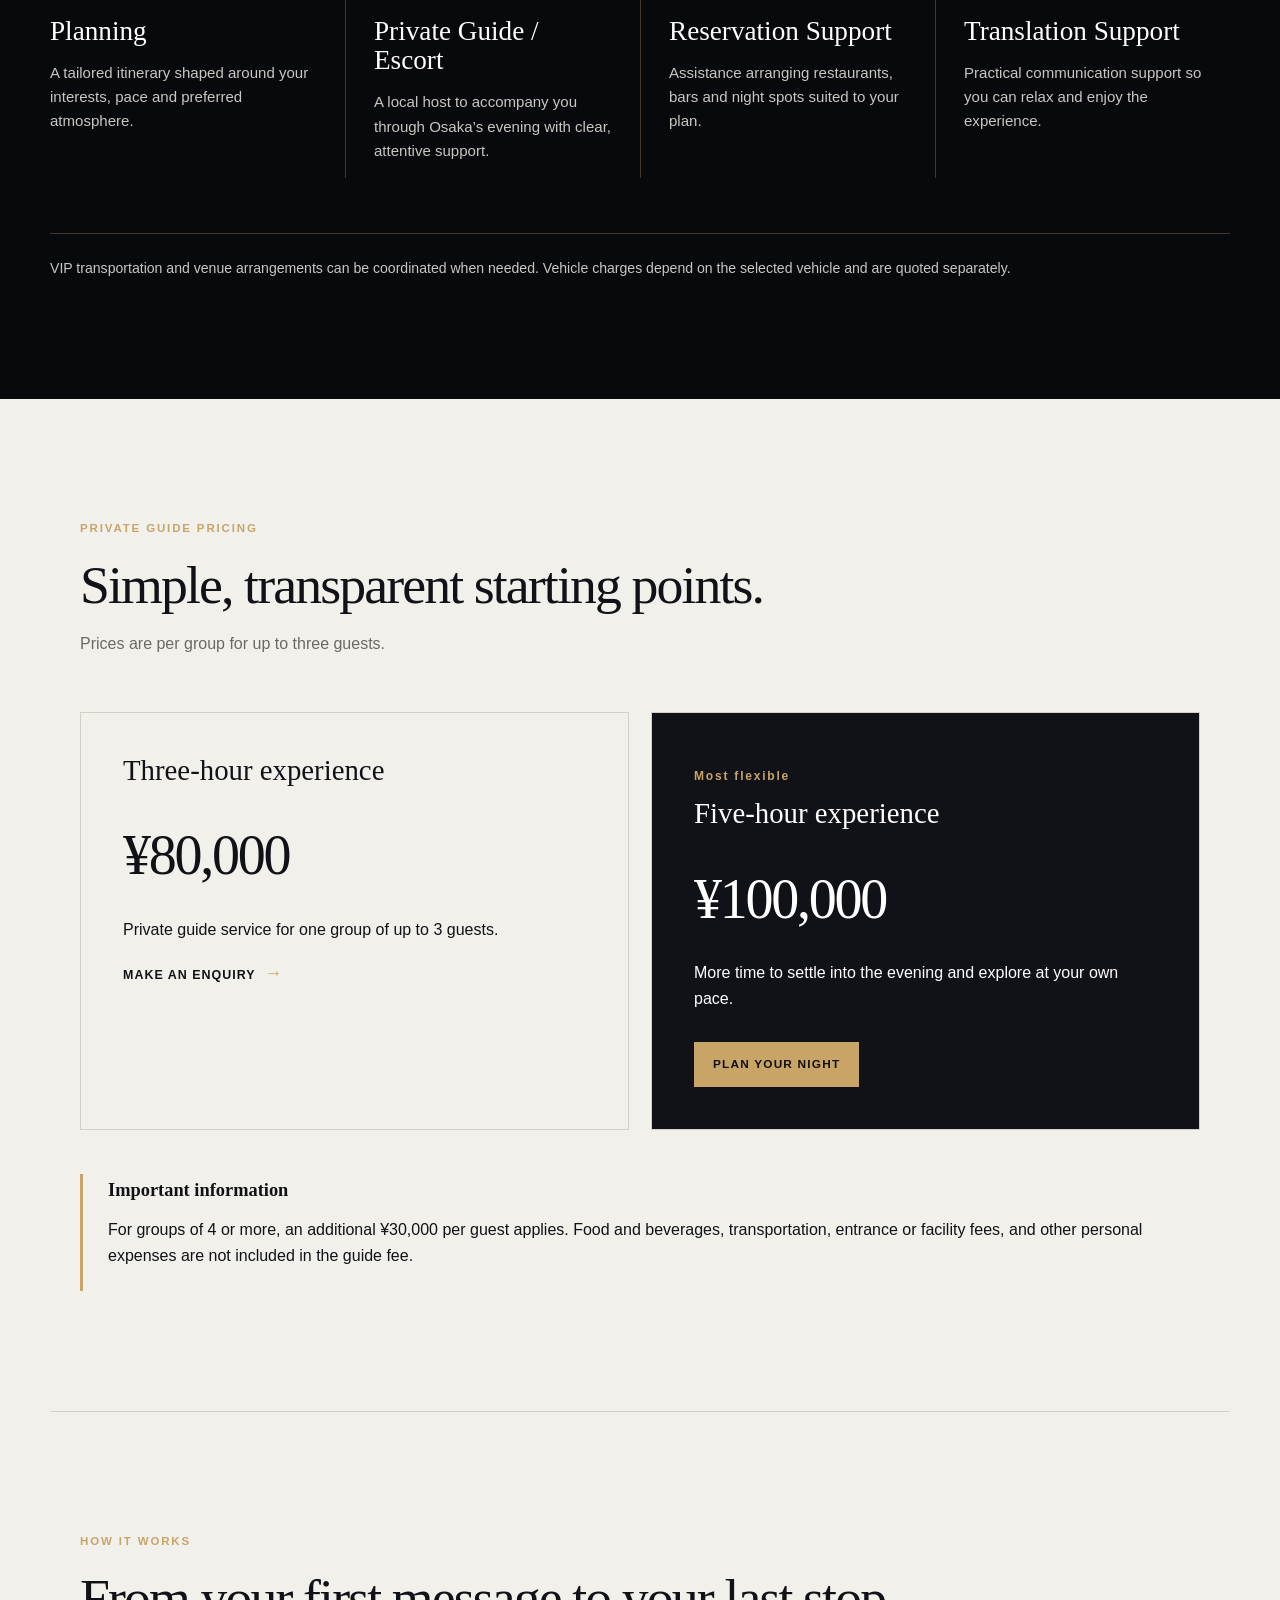
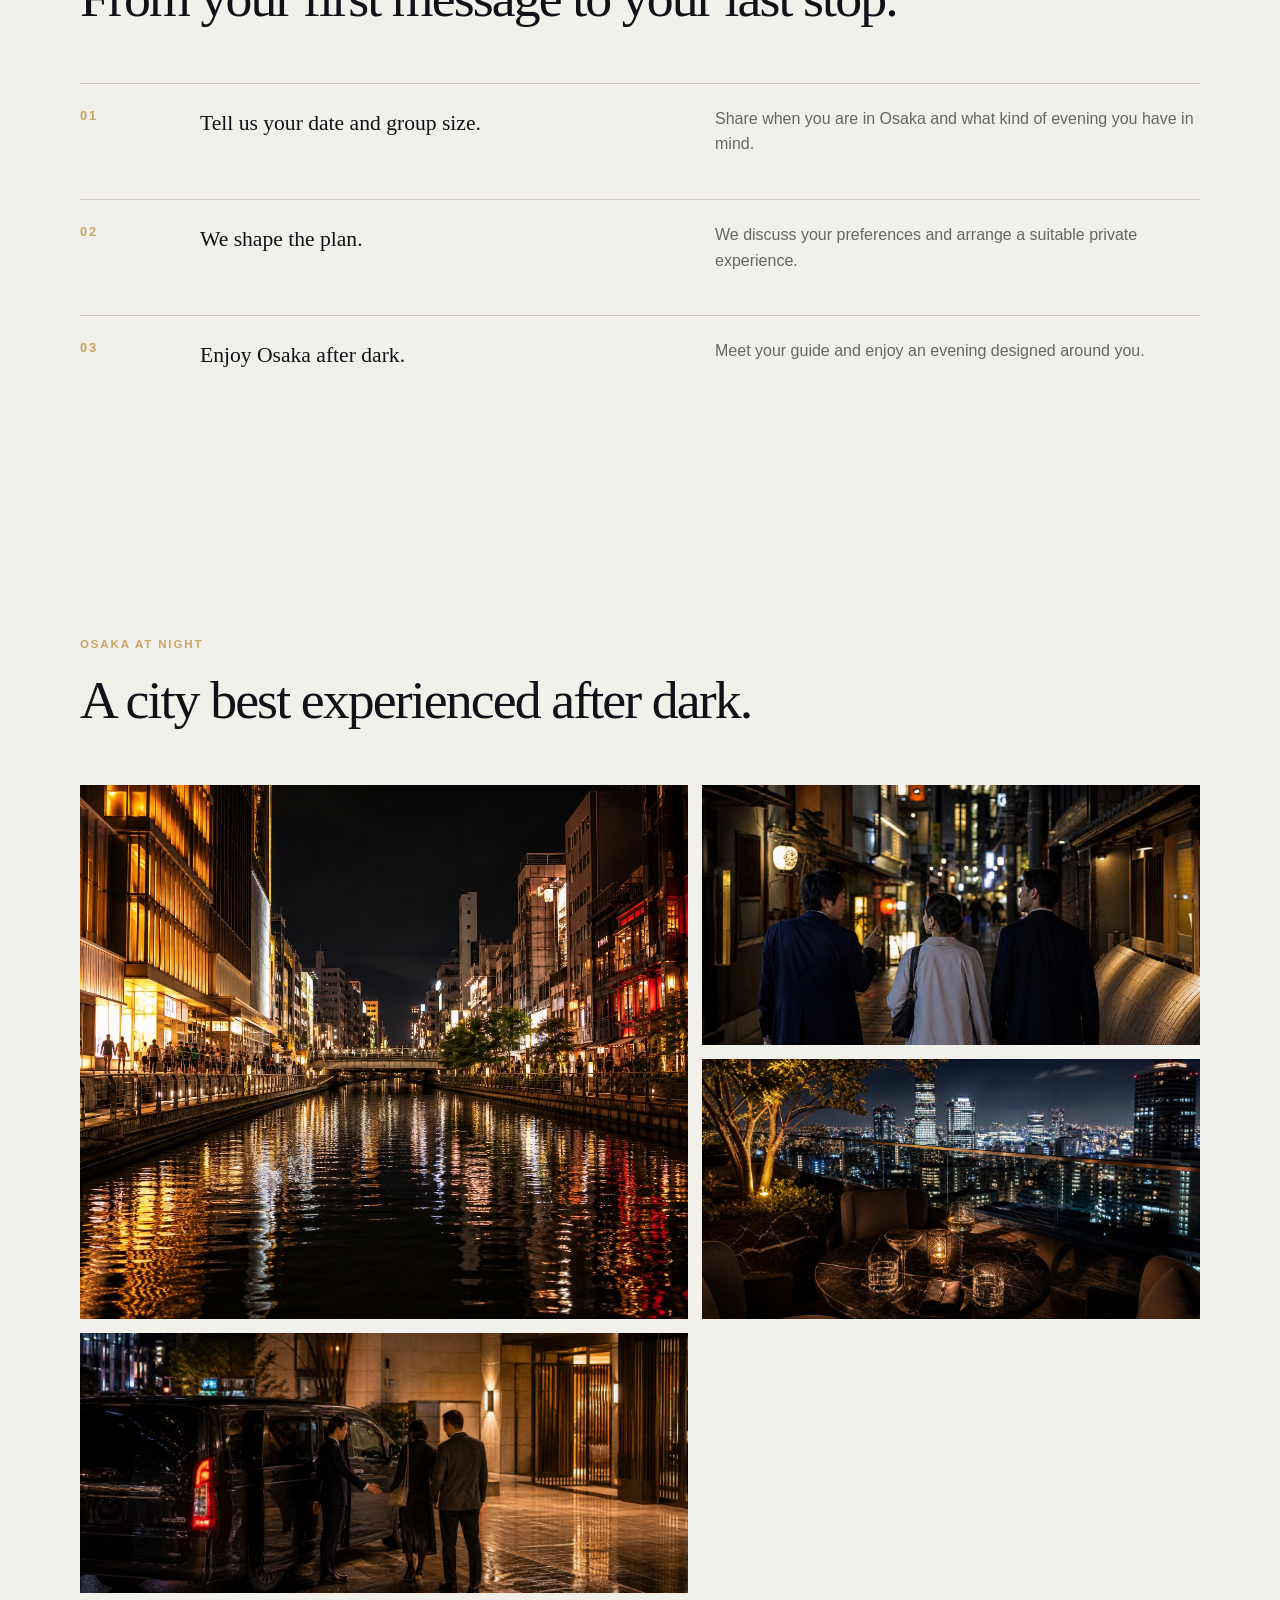
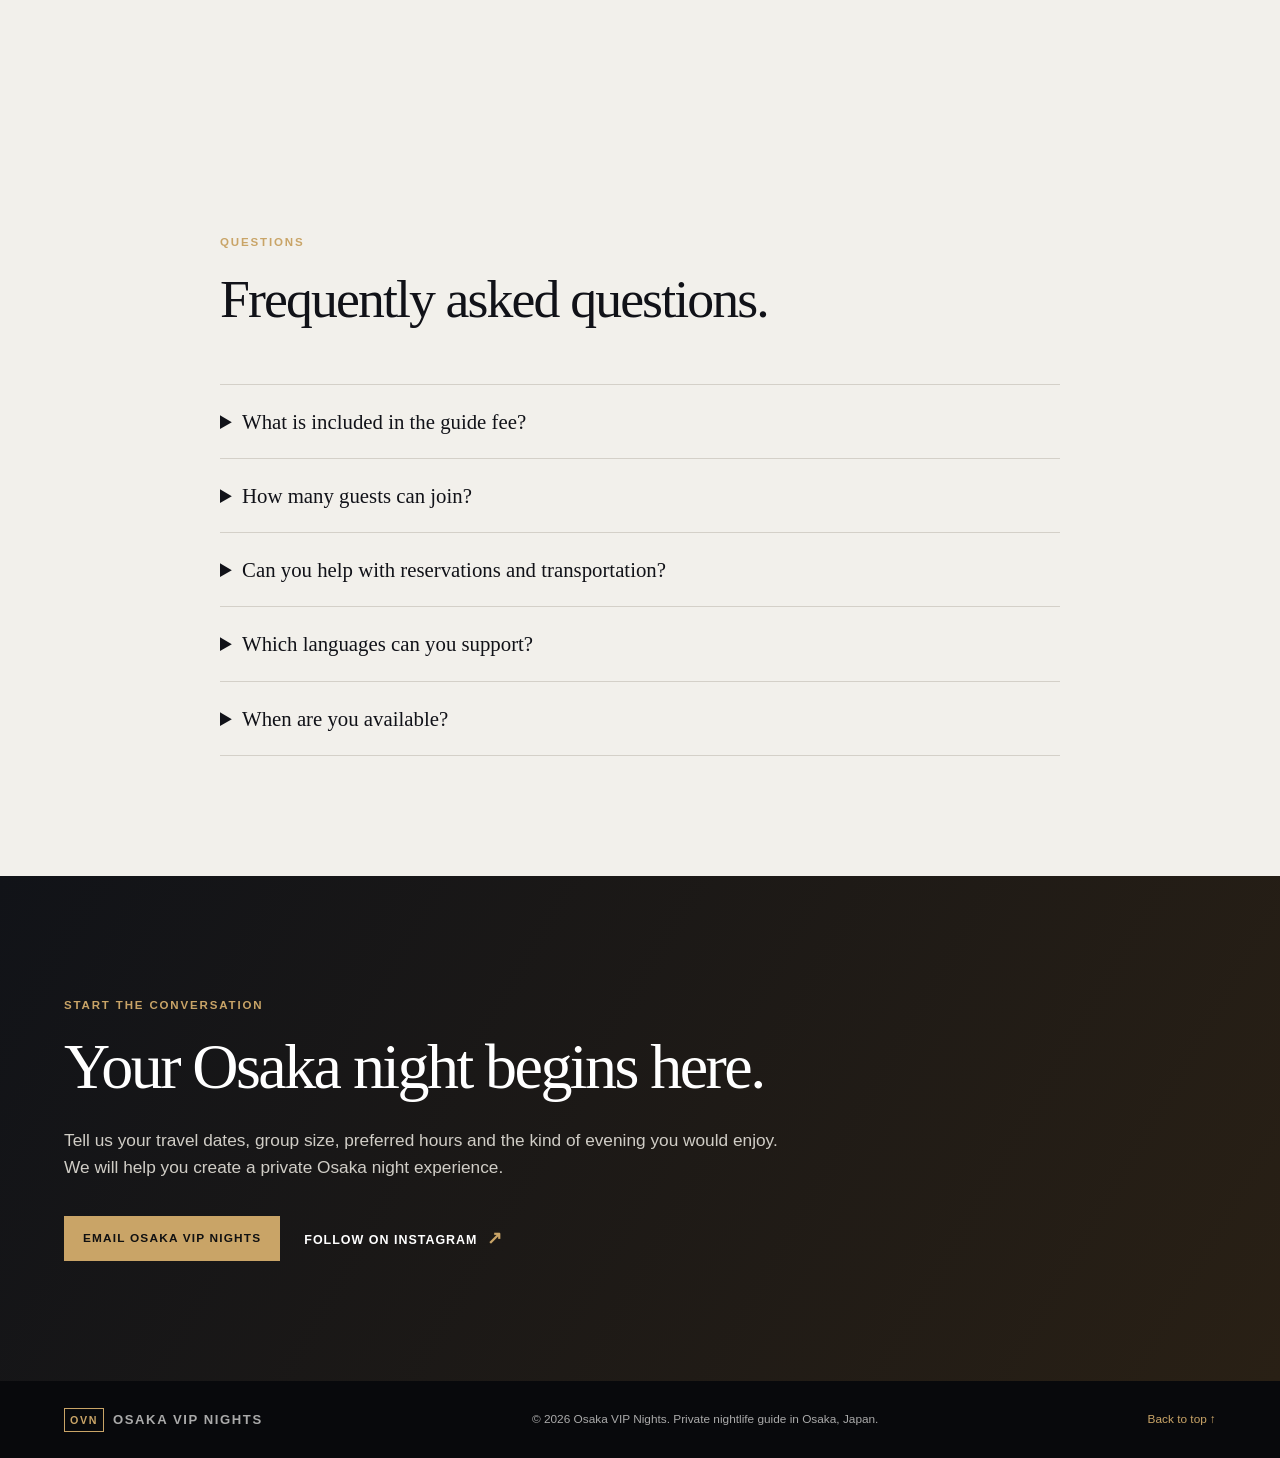
==== commit d378d055: "Update multilingual Osaka VIP Nights website" ====
--- a/index.html
+++ b/index.html
@@ -1,603 +1,24 @@
 <!doctype html>
 <html lang="en">
-  <head>
-    <meta charset="utf-8">
-    <meta name="viewport" content="width=device-width, initial-scale=1">
-    <title>Osaka VIP Nights | Private Night Guide & Nightlife Experience in Osaka, Japan</title>
-    <meta
-  name="description"
-  content="Experience Osaka after dark with Osaka VIP Nights. Private nightlife guide experiences for international travelers, including restaurants, bars, nightlife spots, reservations, transportation and local support."
->
-<meta name="robots" content="index, follow">
-
-<link rel="canonical" href="https://osakavipnights.com/">
-
-<meta property="og:type" content="website">
-<meta property="og:title" content="Osaka VIP Nights | Private Night Guide in Osaka">
-<meta property="og:description" content="Experience Osaka after dark with a private local night guide for international travelers. Discover restaurants, bars and unique nightlife experiences in Osaka, Japan.">
-<meta property="og:url" content="https://osakavipnights.com/">
-<meta property="og:site_name" content="Osaka VIP Nights">
-
-<meta name="twitter:card" content="summary_large_image">
-<meta name="twitter:title" content="Osaka VIP Nights | Private Night Guide in Osaka">
-<meta name="twitter:description" content="Experience Osaka after dark with a private local night guide for international travelers.">
-    <link rel="stylesheet" href="css/style.css">
-  </head>
-  <body>
-    <header class="site-header" data-header>
-      <a class="brand" href="#home" data-scroll>
-        <span class="brand-mark" aria-hidden="true">
-          <span></span>
-          <span></span>
-          <span></span>
-        </span>
-        <span class="brand-copy">
-          <span class="brand-title" data-i18n="brand.name"></span>
-          <span class="brand-subtitle" data-i18n="brand.tagline"></span>
-        </span>
-      </a>
-
-      <button
-        class="nav-toggle"
-        type="button"
-        aria-controls="site-nav"
-        aria-expanded="false"
-        data-i18n-attr="aria-label:nav.openMenu"
-      >
-        <span></span>
-        <span></span>
-        <span></span>
-      </button>
-
-      <nav id="site-nav" class="site-nav" data-i18n-attr="aria-label:nav.primary">
-        <ul class="nav-list">
-          <li><a href="#home" data-scroll data-i18n="nav.home"></a></li>
-          <li><a href="#about" data-scroll data-i18n="nav.about"></a></li>
-          <li><a href="#services" data-scroll data-i18n="nav.services"></a></li>
-          <li><a href="#pricing" data-scroll data-i18n="nav.pricing"></a></li>
-          <li><a href="#how-it-works" data-scroll data-i18n="nav.how"></a></li>
-          <li><a href="#gallery" data-scroll data-i18n="nav.gallery"></a></li>
-          <li><a href="#reviews" data-scroll data-i18n="nav.reviews"></a></li>
-          <li><a href="#faq" data-scroll data-i18n="nav.faq"></a></li>
-          <li><a href="#contact" data-scroll data-i18n="nav.contact"></a></li>
-        </ul>
-
-        <div class="language-switcher" data-i18n-attr="aria-label:language.label" role="group">
-          <button type="button" data-lang="en">EN</button>
-          <button type="button" data-lang="ja">日本語</button>
-          <button type="button" data-lang="zh">中文</button>
-          <button type="button" data-lang="ko">한국어</button>
-        </div>
-
-        <a class="button button--gold header-cta" href="#contact" data-scroll data-i18n="common.contactUs"></a>
-      </nav>
-    </header>
-
-    <main>
-      <section id="home" class="home section">
-        <img
-          class="home-image"
-          src="images/home/dotonbori-night.jpg"
-          alt=""
-          data-i18n-attr="alt:images.hero"
-        >
-        <div class="home-shade" aria-hidden="true"></div>
-        <div class="home-content reveal">
-          <p class="eyebrow" data-i18n="home.eyebrow"></p>
-          <h1>
-            <span data-i18n="home.titleTop"></span>
-            <strong data-i18n="home.titleHighlight"></strong>
-          </h1>
-          <p class="lead" data-i18n="home.description"></p>
-          <div class="home-actions">
-            <a class="button button--gold" href="#contact" data-scroll data-i18n="common.contactUs"></a>
-            <a class="button button--ghost" href="#services" data-scroll data-i18n="home.secondaryCta"></a>
-          </div>
-        </div>
-      </section>
-
-      <section id="about" class="section section--split">
-        <div class="container split-grid">
-          <figure class="image-frame reveal">
-            <img src="images/gallery/night-district.jpg" alt="" data-i18n-attr="alt:images.about">
-          </figure>
-          <div class="section-copy reveal">
-            <p class="eyebrow" data-i18n="about.eyebrow"></p>
-            <h2 data-i18n="about.title"></h2>
-            <p data-i18n="about.description"></p>
-            <div class="feature-list">
-              <article class="mini-feature">
-                <span class="feature-icon" aria-hidden="true">
-                  <svg viewBox="0 0 24 24" fill="none" stroke="currentColor" stroke-width="2" stroke-linecap="round" stroke-linejoin="round"><path d="M20 10c0 5-8 12-8 12S4 15 4 10a8 8 0 1 1 16 0z"></path><circle cx="12" cy="10" r="2.5"></circle></svg>
-                </span>
-                <h3 data-i18n="about.features.curated.title"></h3>
-                <p data-i18n="about.features.curated.text"></p>
-              </article>
-              <article class="mini-feature">
-                <span class="feature-icon" aria-hidden="true">
-                  <svg viewBox="0 0 24 24" fill="none" stroke="currentColor" stroke-width="2" stroke-linecap="round" stroke-linejoin="round"><path d="M20 13c0 5-3.5 7.5-8 9-4.5-1.5-8-4-8-9V5l8-3 8 3z"></path><path d="m9 12 2 2 4-4"></path></svg>
-                </span>
-                <h3 data-i18n="about.features.reliable.title"></h3>
-                <p data-i18n="about.features.reliable.text"></p>
-              </article>
-              <article class="mini-feature">
-                <span class="feature-icon" aria-hidden="true">
-                  <svg viewBox="0 0 24 24" fill="none" stroke="currentColor" stroke-width="2" stroke-linecap="round" stroke-linejoin="round"><path d="M21 15a4 4 0 0 1-4 4H8l-5 3V7a4 4 0 0 1 4-4h10a4 4 0 0 1 4 4z"></path><path d="M8 9h8"></path><path d="M8 13h5"></path></svg>
-                </span>
-                <h3 data-i18n="about.features.language.title"></h3>
-                <p data-i18n="about.features.language.text"></p>
-              </article>
-            </div>
-          </div>
-        </div>
-      </section>
-
-      <section id="services" class="section section--band">
-        <div class="container">
-          <div class="section-heading reveal">
-            <p class="eyebrow" data-i18n="services.eyebrow"></p>
-            <h2 data-i18n="services.title"></h2>
-            <p data-i18n="services.description"></p>
-          </div>
-
-          <div class="service-grid">
-            <article class="service-card reveal">
-              <img src="images/services/night-guide-entertainment.jpg" alt="" data-i18n-attr="alt:images.services.nightGuide">
-              <div class="card-body">
-                <h3 data-i18n="services.items.nightGuide.title"></h3>
-                <p data-i18n="services.items.nightGuide.text"></p>
-              </div>
-            </article>
-            <article class="service-card reveal">
-              <img src="images/gallery/private-pickup.jpg" alt="" data-i18n-attr="alt:images.services.pickup">
-              <div class="card-body">
-                <h3 data-i18n="services.items.pickup.title"></h3>
-                <p data-i18n="services.items.pickup.text"></p>
-              </div>
-            </article>
-            <article class="service-card reveal">
-              <img src="images/services/interpreter.jpg" alt="" data-i18n-attr="alt:images.services.interpreter">
-              <div class="card-body">
-                <h3 data-i18n="services.items.interpreter.title"></h3>
-                <p data-i18n="services.items.interpreter.text"></p>
-              </div>
-            </article>
-          </div>
-        </div>
-      </section>
-
-      <section id="pricing" class="section">
-        <div class="container">
-          <div class="section-heading reveal">
-            <p class="eyebrow" data-i18n="pricing.eyebrow"></p>
-            <h2 data-i18n="pricing.title"></h2>
-            <p data-i18n="pricing.description"></p>
-          </div>
-
-          <div class="pricing-layout">
-            <div class="pricing-grid">
-              <article class="price-card reveal">
-                <h3 data-i18n="pricing.plans.one.title"></h3>
-                <p class="duration" data-i18n="pricing.plans.one.duration"></p>
-                <p class="price" data-i18n="pricing.plans.one.price"></p>
-                <a class="button button--gold" href="#contact" data-scroll data-i18n="common.contactUs"></a>
-              </article>
-              <article class="price-card price-card--featured reveal">
-                <span class="badge" data-i18n="pricing.popular"></span>
-                <h3 data-i18n="pricing.plans.three.title"></h3>
-                <p class="duration" data-i18n="pricing.plans.three.duration"></p>
-                <p class="price" data-i18n="pricing.plans.three.price"></p>
-                <a class="button button--gold" href="#contact" data-scroll data-i18n="common.contactUs"></a>
-              </article>
-              <article class="price-card reveal">
-                <h3 data-i18n="pricing.plans.five.title"></h3>
-                <p class="duration" data-i18n="pricing.plans.five.duration"></p>
-                <p class="price" data-i18n="pricing.plans.five.price"></p>
-                <a class="button button--gold" href="#contact" data-scroll data-i18n="common.contactUs"></a>
-              </article>
-            </div>
-            <p class="pricing-addon reveal" data-i18n="pricing.interpreterAddon"></p>
-          </div>
-        </div>
-      </section>
-
-      <section id="after-dark" class="section section--band after-dark">
-        <div class="container">
-          <div class="after-dark-heading reveal">
-            <p class="eyebrow" data-i18n="afterDark.eyebrow"></p>
-            <h2 data-i18n="afterDark.title"></h2>
-            <p class="after-dark-subtitle" data-i18n="afterDark.subtitle"></p>
-            <p class="after-dark-hours" data-i18n="afterDark.hours"></p>
-          </div>
-
-          <div class="after-dark-intro reveal">
-            <p class="after-dark-lead" data-i18n="afterDark.intro.lead"></p>
-            <p data-i18n="afterDark.intro.text1"></p>
-            <p data-i18n="afterDark.intro.text2"></p>
-          </div>
-
-          <div class="night-timeline">
-            <article class="night-stop reveal">
-              <div class="night-stop-time">
-                <span data-i18n="afterDark.stops.pickup.time"></span>
-                <span class="night-stop-icon" aria-hidden="true">
-                  <svg viewBox="0 0 24 24" fill="none" stroke="currentColor" stroke-width="1.8" stroke-linecap="round" stroke-linejoin="round"><path d="M10 17h4V5H2v12h3"></path><path d="M14 9h4l4 4v4h-3"></path><circle cx="7.5" cy="17.5" r="2.5"></circle><circle cx="16.5" cy="17.5" r="2.5"></circle></svg>
-                </span>
-              </div>
-              <div class="night-stop-content">
-                <h3 data-i18n="afterDark.stops.pickup.title"></h3>
-                <p data-i18n="afterDark.stops.pickup.text1"></p>
-                <p data-i18n="afterDark.stops.pickup.text2"></p>
-                <div class="night-transfer">
-                  <strong data-i18n="afterDark.stops.pickup.transferTime"></strong>
-                  <p data-i18n="afterDark.stops.pickup.transferText"></p>
-                </div>
-              </div>
-            </article>
-
-            <article class="night-stop reveal">
-              <div class="night-stop-time">
-                <span data-i18n="afterDark.stops.dinner.time"></span>
-                <span class="night-stop-icon" aria-hidden="true">
-                  <svg viewBox="0 0 24 24" fill="none" stroke="currentColor" stroke-width="1.8" stroke-linecap="round" stroke-linejoin="round"><path d="M3 2v7c0 1.1.9 2 2 2h4c1.1 0 2-.9 2-2V2"></path><path d="M7 2v20"></path><path d="M21 15V2c-3 0-5 2-5 5v6c0 1.1.9 2 2 2h3Zm0 0v7"></path></svg>
-                </span>
-              </div>
-              <div class="night-stop-content">
-                <h3 data-i18n="afterDark.stops.dinner.title"></h3>
-                <p data-i18n="afterDark.stops.dinner.text1"></p>
-                <p data-i18n="afterDark.stops.dinner.text2"></p>
-                <p data-i18n="afterDark.stops.dinner.text3"></p>
-                <p class="night-stop-emphasis" data-i18n="afterDark.stops.dinner.emphasis"></p>
-                <div class="night-transfer">
-                  <strong data-i18n="afterDark.stops.dinner.transferTime"></strong>
-                </div>
-              </div>
-            </article>
-
-            <article class="night-stop reveal">
-              <div class="night-stop-time">
-                <span data-i18n="afterDark.stops.luxury.time"></span>
-                <span class="night-stop-icon" aria-hidden="true">
-                  <svg viewBox="0 0 24 24" fill="none" stroke="currentColor" stroke-width="1.8" stroke-linecap="round" stroke-linejoin="round"><path d="m8 22 4-11 4 11"></path><path d="M5 22h14"></path><path d="M12 2v3"></path><path d="m4.9 4.9 2.1 2.1"></path><path d="M2 12h3"></path><path d="m19.1 4.9-2.1 2.1"></path><path d="M19 12h3"></path><circle cx="12" cy="9" r="4"></circle></svg>
-                </span>
-              </div>
-              <div class="night-stop-content">
-                <h3 data-i18n="afterDark.stops.luxury.title"></h3>
-                <p data-i18n="afterDark.stops.luxury.text1"></p>
-                <p data-i18n="afterDark.stops.luxury.text2"></p>
-                <p data-i18n="afterDark.stops.luxury.text3"></p>
-                <p data-i18n="afterDark.stops.luxury.text4"></p>
-                <p data-i18n="afterDark.stops.luxury.text5"></p>
-                <div class="night-transfer">
-                  <strong data-i18n="afterDark.stops.luxury.transferTime"></strong>
-                </div>
-              </div>
-            </article>
-
-            <article class="night-stop reveal">
-              <div class="night-stop-time">
-                <span data-i18n="afterDark.stops.intimate.time"></span>
-                <span class="night-stop-icon" aria-hidden="true">
-                  <svg viewBox="0 0 24 24" fill="none" stroke="currentColor" stroke-width="1.8" stroke-linecap="round" stroke-linejoin="round"><path d="M8 2h8l1 7a5 5 0 0 1-10 0l1-7Z"></path><path d="M12 14v8"></path><path d="M8 22h8"></path><path d="M7 7h10"></path></svg>
-                </span>
-              </div>
-              <div class="night-stop-content">
-                <h3 data-i18n="afterDark.stops.intimate.title"></h3>
-                <p data-i18n="afterDark.stops.intimate.text1"></p>
-                <p data-i18n="afterDark.stops.intimate.text2"></p>
-                <p data-i18n="afterDark.stops.intimate.text3"></p>
-                <p data-i18n="afterDark.stops.intimate.text4"></p>
-                <div class="night-transfer">
-                  <strong data-i18n="afterDark.stops.intimate.transferTime"></strong>
-                </div>
-              </div>
-            </article>
-
-            <article class="night-stop reveal">
-              <div class="night-stop-time">
-                <span data-i18n="afterDark.stops.final.time"></span>
-                <span class="night-stop-icon" aria-hidden="true">
-                  <svg viewBox="0 0 24 24" fill="none" stroke="currentColor" stroke-width="1.8" stroke-linecap="round" stroke-linejoin="round"><path d="M20 10c0 5-8 12-8 12S4 15 4 10a8 8 0 1 1 16 0Z"></path><circle cx="12" cy="10" r="2.5"></circle></svg>
-                </span>
-              </div>
-              <div class="night-stop-content">
-                <h3 data-i18n="afterDark.stops.final.title"></h3>
-                <p data-i18n="afterDark.stops.final.text1"></p>
-                <p data-i18n="afterDark.stops.final.text2"></p>
-                <p data-i18n="afterDark.stops.final.text3"></p>
-                <p data-i18n="afterDark.stops.final.text4"></p>
-              </div>
-            </article>
-
-            <article class="night-stop reveal">
-              <div class="night-stop-time">
-                <span data-i18n="afterDark.stops.lastDrink.time"></span>
-                <span class="night-stop-icon" aria-hidden="true">
-                  <svg viewBox="0 0 24 24" fill="none" stroke="currentColor" stroke-width="1.8" stroke-linecap="round" stroke-linejoin="round"><path d="M8 22h8"></path><path d="M12 11v11"></path><path d="m19 3-7 8-7-8Z"></path></svg>
-                </span>
-              </div>
-              <div class="night-stop-content">
-                <h3 data-i18n="afterDark.stops.lastDrink.title"></h3>
-                <p data-i18n="afterDark.stops.lastDrink.text1"></p>
-                <p data-i18n="afterDark.stops.lastDrink.text2"></p>
-                <p data-i18n="afterDark.stops.lastDrink.text3"></p>
-                <p data-i18n="afterDark.stops.lastDrink.text4"></p>
-                <p data-i18n="afterDark.stops.lastDrink.text5"></p>
-                <p data-i18n="afterDark.stops.lastDrink.text6"></p>
-                <p class="night-stop-emphasis" data-i18n="afterDark.stops.lastDrink.emphasis"></p>
-              </div>
-            </article>
-          </div>
-
-          <div class="night-difference reveal">
-            <div class="night-difference-heading">
-              <p class="eyebrow" data-i18n="afterDark.difference.eyebrow"></p>
-              <h3 data-i18n="afterDark.difference.title"></h3>
-            </div>
-            <ul class="night-benefits">
-              <li><span aria-hidden="true">JP</span><span class="night-benefit-text" data-i18n="afterDark.difference.items.one"></span></li>
-              <li><span aria-hidden="true">01</span><span class="night-benefit-text" data-i18n="afterDark.difference.items.two"></span></li>
-              <li><span aria-hidden="true">02</span><span class="night-benefit-text" data-i18n="afterDark.difference.items.three"></span></li>
-              <li><span aria-hidden="true">03</span><span class="night-benefit-text" data-i18n="afterDark.difference.items.four"></span></li>
-              <li><span aria-hidden="true">04</span><span class="night-benefit-text" data-i18n="afterDark.difference.items.five"></span></li>
-              <li><span aria-hidden="true">05</span><span class="night-benefit-text" data-i18n="afterDark.difference.items.six"></span></li>
-              <li><span aria-hidden="true">06</span><span class="night-benefit-text" data-i18n="afterDark.difference.items.seven"></span></li>
-              <li><span aria-hidden="true">07</span><span class="night-benefit-text" data-i18n="afterDark.difference.items.eight"></span></li>
-            </ul>
-          </div>
-
-          <div class="after-dark-closing reveal">
-            <p data-i18n="afterDark.closing.time"></p>
-            <p data-i18n="afterDark.closing.text"></p>
-            <strong data-i18n="afterDark.closing.cta"></strong>
-          </div>
-        </div>
-      </section>
-
-      <section id="how-it-works" class="section section--band">
-        <div class="container">
-          <div class="section-heading reveal">
-            <p class="eyebrow" data-i18n="how.eyebrow"></p>
-            <h2 data-i18n="how.title"></h2>
-          </div>
-          <div class="steps">
-            <article class="step-card reveal">
-              <div class="step-marker" aria-hidden="true">
-                <svg class="step-icon" viewBox="0 0 24 24" fill="none" stroke="currentColor" stroke-width="1.8" stroke-linecap="round" stroke-linejoin="round">
-                  <path d="M8 2v4"></path><path d="M16 2v4"></path><rect width="18" height="18" x="3" y="4" rx="2"></rect><path d="M3 10h18"></path><path d="m9 16 2 2 4-4"></path>
-                </svg>
-                <span class="step-number">01</span>
-              </div>
-              <h3 data-i18n="how.steps.reservation.title"></h3>
-              <p data-i18n="how.steps.reservation.text"></p>
-            </article>
-            <article class="step-card reveal">
-              <div class="step-marker" aria-hidden="true">
-                <svg class="step-icon" viewBox="0 0 24 24" fill="none" stroke="currentColor" stroke-width="1.8" stroke-linecap="round" stroke-linejoin="round">
-                  <path d="M21 15a4 4 0 0 1-4 4H8l-5 3V7a4 4 0 0 1 4-4h10a4 4 0 0 1 4 4z"></path><path d="M8 9h8"></path><path d="M8 13h5"></path>
-                </svg>
-                <span class="step-number">02</span>
-              </div>
-              <h3 data-i18n="how.steps.contact.title"></h3>
-              <p data-i18n="how.steps.contact.text"></p>
-            </article>
-            <article class="step-card reveal">
-              <div class="step-marker" aria-hidden="true">
-                <svg class="step-icon" viewBox="0 0 24 24" fill="none" stroke="currentColor" stroke-width="1.8" stroke-linecap="round" stroke-linejoin="round">
-                  <path d="M14.1 6 3 9v11l7.9-2.1"></path><path d="m14.1 6 6.9-2v11l-7.1 2"></path><path d="M10.9 18 11 7"></path><path d="m14 6-.1 11"></path>
-                </svg>
-                <span class="step-number">03</span>
-              </div>
-              <h3 data-i18n="how.steps.consultation.title"></h3>
-              <p data-i18n="how.steps.consultation.text"></p>
-            </article>
-            <article class="step-card reveal">
-              <div class="step-marker" aria-hidden="true">
-                <svg class="step-icon" viewBox="0 0 24 24" fill="none" stroke="currentColor" stroke-width="1.8" stroke-linecap="round" stroke-linejoin="round">
-                  <path d="m5 17-2 2"></path><path d="m7 19-2 2"></path><path d="M13 6h4l4 5v6h-2"></path><path d="M3 11h10v6H9"></path><circle cx="6" cy="17" r="2"></circle><circle cx="17" cy="17" r="2"></circle><path d="M13 6V3H7v8"></path>
-                </svg>
-                <span class="step-number">04</span>
-              </div>
-              <h3 data-i18n="how.steps.pickup.title"></h3>
-              <p data-i18n="how.steps.pickup.text"></p>
-            </article>
-            <article class="step-card reveal">
-              <div class="step-marker" aria-hidden="true">
-                <svg class="step-icon" viewBox="0 0 24 24" fill="none" stroke="currentColor" stroke-width="1.8" stroke-linecap="round" stroke-linejoin="round">
-                  <path d="m12 3-1.4 3.6L7 8l3.6 1.4L12 13l1.4-3.6L17 8l-3.6-1.4L12 3z"></path><path d="m19 13-.9 2.1L16 16l2.1.9L19 19l.9-2.1L22 16l-2.1-.9L19 13z"></path><path d="m5 14-1.1 2.9L1 18l2.9 1.1L5 22l1.1-2.9L9 18l-2.9-1.1L5 14z"></path>
-                </svg>
-                <span class="step-number">05</span>
-              </div>
-              <h3 data-i18n="how.steps.vip.title"></h3>
-              <p data-i18n="how.steps.vip.text"></p>
-            </article>
-          </div>
-        </div>
-      </section>
-
-      <section id="gallery" class="section">
-        <div class="container">
-          <div class="section-heading reveal">
-            <p class="eyebrow" data-i18n="gallery.eyebrow"></p>
-            <h2 data-i18n="gallery.title"></h2>
-          </div>
-
-          <div class="gallery-grid">
-            <figure class="gallery-item reveal">
-              <img src="images/gallery/dotonbori.jpg" alt="" data-i18n-attr="alt:images.gallery.dotonbori">
-            </figure>
-            <figure class="gallery-item reveal">
-              <img src="images/gallery/hostess-lounge.jpg" alt="" data-i18n-attr="alt:images.gallery.hostessLounge">
-            </figure>
-            <figure class="gallery-item reveal">
-              <img src="images/gallery/private-pickup.jpg" alt="" data-i18n-attr="alt:images.gallery.arrival">
-            </figure>
-            <figure class="gallery-item reveal">
-              <img src="images/gallery/rooftop-evening.jpg" alt="" data-i18n-attr="alt:images.gallery.rooftop">
-            </figure>
-          </div>
-        </div>
-      </section>
-
-      <section id="reviews" class="section section--band">
-        <div class="container">
-          <div class="section-heading reveal">
-            <p class="eyebrow" data-i18n="reviews.eyebrow"></p>
-            <h2 data-i18n="reviews.title"></h2>
-          </div>
-
-          <div class="review-grid">
-            <!-- TODO: Replace dummy reviews with real customer reviews after launch. -->
-            <article class="review-card reveal">
-              <p class="stars" aria-label="5 out of 5" data-i18n-attr="aria-label:reviews.rating">★★★★★</p>
-              <blockquote data-i18n="reviews.items.one.text"></blockquote>
-              <p class="reviewer" data-i18n="reviews.items.one.name"></p>
-            </article>
-            <article class="review-card reveal">
-              <p class="stars" aria-label="5 out of 5" data-i18n-attr="aria-label:reviews.rating">★★★★★</p>
-              <blockquote data-i18n="reviews.items.two.text"></blockquote>
-              <p class="reviewer" data-i18n="reviews.items.two.name"></p>
-            </article>
-            <article class="review-card reveal">
-              <p class="stars" aria-label="5 out of 5" data-i18n-attr="aria-label:reviews.rating">★★★★★</p>
-              <blockquote data-i18n="reviews.items.three.text"></blockquote>
-              <p class="reviewer" data-i18n="reviews.items.three.name"></p>
-            </article>
-          </div>
-        </div>
-      </section>
-
-      <section id="faq" class="section">
-        <div class="container faq-layout">
-          <div class="reveal">
-            <p class="eyebrow" data-i18n="faq.eyebrow"></p>
-            <h2 data-i18n="faq.title"></h2>
-
-            <div class="faq-list">
-              <article class="faq-item">
-                <button class="faq-question" type="button" aria-expanded="false" aria-controls="faq-answer-1" id="faq-question-1">
-                  <span data-i18n="faq.items.languages.question"></span>
-                  <span class="faq-icon" aria-hidden="true">+</span>
-                </button>
-                <div class="faq-answer" id="faq-answer-1" role="region" aria-labelledby="faq-question-1" hidden>
-                  <p data-i18n="faq.items.languages.answer"></p>
-                </div>
-              </article>
-              <article class="faq-item">
-                <button class="faq-question" type="button" aria-expanded="false" aria-controls="faq-answer-2" id="faq-question-2">
-                  <span data-i18n="faq.items.people.question"></span>
-                  <span class="faq-icon" aria-hidden="true">+</span>
-                </button>
-                <div class="faq-answer" id="faq-answer-2" role="region" aria-labelledby="faq-question-2" hidden>
-                  <p data-i18n="faq.items.people.answer"></p>
-                </div>
-              </article>
-              <article class="faq-item">
-                <button class="faq-question" type="button" aria-expanded="false" aria-controls="faq-answer-3" id="faq-question-3">
-                  <span data-i18n="faq.items.transport.question"></span>
-                  <span class="faq-icon" aria-hidden="true">+</span>
-                </button>
-                <div class="faq-answer" id="faq-answer-3" role="region" aria-labelledby="faq-question-3" hidden>
-                  <p data-i18n="faq.items.transport.answer"></p>
-                </div>
-              </article>
-              <article class="faq-item">
-                <button class="faq-question" type="button" aria-expanded="false" aria-controls="faq-answer-4" id="faq-question-4">
-                  <span data-i18n="faq.items.food.question"></span>
-                  <span class="faq-icon" aria-hidden="true">+</span>
-                </button>
-                <div class="faq-answer" id="faq-answer-4" role="region" aria-labelledby="faq-question-4" hidden>
-                  <p data-i18n="faq.items.food.answer"></p>
-                </div>
-              </article>
-              <article class="faq-item">
-                <button class="faq-question" type="button" aria-expanded="false" aria-controls="faq-answer-5" id="faq-question-5">
-                  <span data-i18n="faq.items.reservation.question"></span>
-                  <span class="faq-icon" aria-hidden="true">+</span>
-                </button>
-                <div class="faq-answer" id="faq-answer-5" role="region" aria-labelledby="faq-question-5" hidden>
-                  <p data-i18n="faq.items.reservation.answer"></p>
-                </div>
-              </article>
-              <article class="faq-item">
-                <button class="faq-question" type="button" aria-expanded="false" aria-controls="faq-answer-6" id="faq-question-6">
-                  <span data-i18n="faq.items.cancel.question"></span>
-                  <span class="faq-icon" aria-hidden="true">+</span>
-                </button>
-                <div class="faq-answer" id="faq-answer-6" role="region" aria-labelledby="faq-question-6" hidden>
-                  <p data-i18n="faq.items.cancel.answer"></p>
-                </div>
-              </article>
-              <article class="faq-item">
-                <button class="faq-question" type="button" aria-expanded="false" aria-controls="faq-answer-7" id="faq-question-7">
-                  <span data-i18n="faq.items.payment.question"></span>
-                  <span class="faq-icon" aria-hidden="true">+</span>
-                </button>
-                <div class="faq-answer" id="faq-answer-7" role="region" aria-labelledby="faq-question-7" hidden>
-                  <p data-i18n="faq.items.payment.answer"></p>
-                </div>
-              </article>
-            </div>
-          </div>
-        </div>
-      </section>
-
-      <section id="contact" class="section section--band contact-section">
-        <div class="container contact-grid">
-          <aside class="contact-panel reveal">
-            <p class="eyebrow" data-i18n="contact.eyebrow"></p>
-            <h2 data-i18n="contact.title"></h2>
-            <p data-i18n="contact.description"></p>
-
-            <div class="contact-links">
-              <!-- TODO: Replace with actual WhatsApp URL. -->
-              <a class="contact-link contact-link--whatsapp" href="https://wa.me/810000000000" target="_blank" rel="noopener">
-                <svg class="contact-icon" viewBox="0 0 24 24" fill="none" stroke="currentColor" stroke-width="2" stroke-linecap="round" stroke-linejoin="round" aria-hidden="true">
-                  <path d="M21 11.5a8.4 8.4 0 0 1-9 8.5 9.2 9.2 0 0 1-3.8-.8L3 21l1.7-5A8.6 8.6 0 1 1 21 11.5z"></path><path d="M8.6 8.4c.3 3.4 3 6.1 6.4 6.4"></path><path d="m8.6 8.4 1.5-.5 1.1 2-1 1"></path><path d="m15 14.8.9-1 2 1.1-.5 1.5"></path>
-                </svg>
-                <span data-i18n="contact.whatsapp"></span>
-              </a>
-              <!-- TODO: Replace with actual Instagram URL. -->
-              <a class="contact-link contact-link--instagram" href="https://www.instagram.com/osaka_concierge.8?igsh=bWNvbjh1aWpoY24x&amp;utm_source=qr" target="_blank" rel="noopener">
-                <svg class="contact-icon" viewBox="0 0 24 24" fill="none" stroke="currentColor" stroke-width="2" stroke-linecap="round" stroke-linejoin="round" aria-hidden="true">
-                  <rect width="20" height="20" x="2" y="2" rx="5"></rect><circle cx="12" cy="12" r="4"></circle><circle cx="18" cy="6" r="1" fill="currentColor" stroke="none"></circle>
-                </svg>
-                <span data-i18n="contact.instagram"></span>
-              </a>
-              <!-- TODO: Replace with actual email address. -->
-              <a class="contact-link contact-link--email" href="mailto:osakavipnights@gmail.com">
-                <svg class="contact-icon" viewBox="0 0 24 24" fill="none" stroke="currentColor" stroke-width="2" stroke-linecap="round" stroke-linejoin="round" aria-hidden="true">
-                  <rect width="20" height="16" x="2" y="4" rx="2"></rect><path d="m22 7-8.8 5.6a2 2 0 0 1-2.4 0L2 7"></path>
-                </svg>
-                <span data-i18n="contact.email"></span>
-              </a>
-            </div>
-          </aside>
-        </div>
-      </section>
-    </main>
-
-    <footer class="site-footer">
-      <div class="container footer-inner">
-        <a class="footer-brand" href="#home" data-scroll>
-          <span class="brand-mark brand-mark--small" aria-hidden="true">
-            <span></span>
-            <span></span>
-            <span></span>
-          </span>
-          <span data-i18n="brand.name"></span>
-        </a>
-        <p>
-          &copy; <span data-year></span>
-          <span data-i18n="footer.copyright"></span>
-        </p>
-        <div class="footer-links">
-          <a href="https://www.instagram.com/osaka_concierge.8?igsh=bWNvbjh1aWpoY24x&amp;utm_source=qr" target="_blank" rel="noopener" data-i18n="footer.instagram"></a>
-          <a href="#home" data-scroll data-i18n="footer.backToTop"></a>
-        </div>
-      </div>
-    </footer>
-
-    <script src="js/main.js" defer></script>
-  </body>
-</html>
+<head>
+  <meta charset="utf-8"><meta name="viewport" content="width=device-width, initial-scale=1">
+  <title>Osaka VIP Nights | Private Nightlife Guide & Concierge</title>
+  <meta name="description" content="Private nightlife guide in Osaka for international visitors. Tailored premium evenings with planning, reservations, local escort, translation and transport coordination.">
+  <meta name="robots" content="index,follow,max-image-preview:large,max-snippet:-1,max-video-preview:-1"><link rel="canonical" href="https://osakavipnights.com/"><link rel="alternate" hreflang="en" href="https://osakavipnights.com/"><link rel="alternate" hreflang="ja" href="https://osakavipnights.com/ja/"><link rel="alternate" hreflang="zh-CN" href="https://osakavipnights.com/zh/"><link rel="alternate" hreflang="ko" href="https://osakavipnights.com/ko/"><link rel="alternate" hreflang="x-default" href="https://osakavipnights.com/"><meta name="theme-color" content="#090a0d">
+  <meta property="og:type" content="website"><meta property="og:locale" content="en_US"><meta property="og:title" content="Osaka VIP Nights | Private Nightlife Guide & Concierge"><meta property="og:description" content="A tailored premium night out in Osaka for international visitors."><meta property="og:url" content="https://osakavipnights.com/"><meta property="og:site_name" content="Osaka VIP Nights"><meta property="og:image" content="https://osakavipnights.com/images/home/dotonbori-night.jpg"><meta property="og:image:alt" content="Osaka city lights at night">
+  <meta name="twitter:card" content="summary_large_image"><meta name="twitter:title" content="Osaka VIP Nights | Private Nightlife Guide & Concierge"><meta name="twitter:description" content="A tailored premium night out in Osaka for international visitors."><meta name="twitter:image" content="https://osakavipnights.com/images/home/dotonbori-night.jpg"><link rel="stylesheet" href="css/style.css">
+  <script type="application/ld+json">{"@context":"https://schema.org","@graph":[{"@type":"Organization","@id":"https://osakavipnights.com/#organization","name":"Osaka VIP Nights","url":"https://osakavipnights.com/","email":"osakavipnights@gmail.com","openingHours":"Mo-Su 00:00-23:59","sameAs":["https://www.instagram.com/osaka_concierge.8/"],"description":"Private Osaka nightlife guide and concierge service for international visitors."},{"@type":"Service","@id":"https://osakavipnights.com/#service","name":"Private Osaka Nightlife Guide","url":"https://osakavipnights.com/#services","description":"Tailored evening planning in Osaka, including reservation assistance, local escort, translation and transport coordination.","provider":{"@id":"https://osakavipnights.com/#organization"},"areaServed":{"@type":"City","name":"Osaka","containedInPlace":{"@type":"Country","name":"Japan"}},"hoursAvailable":{"@type":"OpeningHoursSpecification","dayOfWeek":["Monday","Tuesday","Wednesday","Thursday","Friday","Saturday","Sunday"],"opens":"00:00","closes":"23:59"},"availableLanguage":["English","Japanese","Chinese","Korean"]},{"@type":"WebSite","@id":"https://osakavipnights.com/#website","url":"https://osakavipnights.com/","name":"Osaka VIP Nights","publisher":{"@id":"https://osakavipnights.com/#organization"},"inLanguage":"en"}]}</script>
+</head>
+<body>
+<header class="site-header" id="top"><a class="brand" href="#top" data-scroll aria-label="Osaka VIP Nights home"><span>OVN</span><b>Osaka VIP Nights</b></a><button class="nav-toggle" type="button" aria-expanded="false" aria-controls="site-nav">Menu</button><nav id="site-nav" aria-label="Primary navigation"><a href="#experience" data-scroll data-i18n="nav.experience">Experience</a><a href="#services" data-scroll data-i18n="nav.services">Services</a><a href="#pricing" data-scroll data-i18n="nav.pricing">Pricing</a><a href="#faq" data-scroll data-i18n="nav.faq">FAQ</a><div class="language-switcher"><a class="is-active" href="./">EN</a><a href="ja/">日本語</a><a href="zh/">中文</a><a href="ko/">한국어</a></div><a class="nav-cta" href="#contact" data-scroll data-i18n="common.contact">Plan your night</a></nav></header>
+<main>
+<section class="hero" aria-labelledby="hero-title"><div class="hero-content"><p class="eyebrow" data-i18n="hero.eyebrow">Private guide · Osaka · Available 24 hours</p><h1 id="hero-title" data-i18n="hero.title">Osaka after dark,<br><em>made personal.</em></h1><p class="hero-copy" data-i18n="hero.description">A private nightlife guide for international visitors who want to experience Osaka with confidence, comfort and exceptional local insight.</p><div class="hero-actions"><a class="button" href="#contact" data-scroll data-i18n="common.contact">Plan your night</a><a class="text-link" href="#experience" data-scroll data-i18n="hero.secondary">Explore the experience <span>→</span></a></div></div><p class="hero-note" data-i18n="hero.note">Premium evening experiences, tailored around you.</p></section>
+<section class="section intro" id="experience"><div><p class="eyebrow" data-i18n="experience.eyebrow">The experience</p><h2 data-i18n="experience.title">A better way to discover Osaka nightlife.</h2></div><div class="prose"><p data-i18n="experience.text1">Osaka VIP Nights creates private night experiences for travelers who prefer more than a list of places. We learn what you enjoy, then help shape an evening around refined restaurants, distinctive bars and memorable night spots.</p><p data-i18n="experience.text2">From the first plan to the final destination, your evening is handled with discretion and local care.</p></div></section>
+<section class="section section-dark" id="services"><div class="contained"><div class="section-heading"><p class="eyebrow" data-i18n="services.eyebrow">What we arrange</p><h2 data-i18n="services.title">Your night, thoughtfully coordinated.</h2></div><div class="service-grid"><article><span>01</span><h3 data-i18n="services.planning.title">Planning</h3><p data-i18n="services.planning.text">A tailored itinerary shaped around your interests, pace and preferred atmosphere.</p></article><article><span>02</span><h3 data-i18n="services.guide.title">Private Guide / Escort</h3><p data-i18n="services.guide.text">A local host to accompany you through Osaka’s evening with clear, attentive support.</p></article><article><span>03</span><h3 data-i18n="services.reservation.title">Reservation Support</h3><p data-i18n="services.reservation.text">Assistance arranging restaurants, bars and night spots suited to your plan.</p></article><article><span>04</span><h3 data-i18n="services.translation.title">Translation Support</h3><p data-i18n="services.translation.text">Practical communication support so you can relax and enjoy the experience.</p></article></div><p class="service-note" data-i18n="services.note">VIP transportation and venue arrangements can be coordinated when needed. Vehicle charges depend on the selected vehicle and are quoted separately.</p></div></section>
+<section class="section" id="pricing"><div class="section-heading"><p class="eyebrow" data-i18n="pricing.eyebrow">Private guide pricing</p><h2 data-i18n="pricing.title">Simple, transparent starting points.</h2><p data-i18n="pricing.description">Prices are per group for up to three guests.</p></div><div class="pricing-grid"><article class="price-card"><h3 data-i18n="pricing.three.title">Three-hour experience</h3><p class="price">¥80,000</p><p data-i18n="pricing.three.text">Private guide service for one group of up to 3 guests.</p><a class="text-link" href="#contact" data-scroll data-i18n="pricing.enquire">Make an enquiry <span>→</span></a></article><article class="price-card featured"><p class="tag" data-i18n="pricing.featured">Most flexible</p><h3 data-i18n="pricing.five.title">Five-hour experience</h3><p class="price">¥100,000</p><p data-i18n="pricing.five.text">More time to settle into the evening and explore at your own pace.</p><a class="button" href="#contact" data-scroll data-i18n="common.contact">Plan your night</a></article></div><div class="costs"><h3 data-i18n="pricing.infoTitle">Important information</h3><p data-i18n="pricing.costs">For groups of 4 or more, an additional ¥30,000 per guest applies. Food and beverages, transportation, entrance or facility fees, and other personal expenses are not included in the guide fee.</p></div></section>
+<section class="section process"><div class="section-heading"><p class="eyebrow" data-i18n="process.eyebrow">How it works</p><h2 data-i18n="process.title">From your first message to your last stop.</h2></div><ol><li><strong data-i18n="process.one.title">Tell us your date and group size.</strong><span data-i18n="process.one.text">Share when you are in Osaka and what kind of evening you have in mind.</span></li><li><strong data-i18n="process.two.title">We shape the plan.</strong><span data-i18n="process.two.text">We discuss your preferences and arrange a suitable private experience.</span></li><li><strong data-i18n="process.three.title">Enjoy Osaka after dark.</strong><span data-i18n="process.three.text">Meet your guide and enjoy an evening designed around you.</span></li></ol></section>
+<section class="section gallery"><div class="section-heading"><p class="eyebrow" data-i18n="gallery.eyebrow">Osaka at night</p><h2 data-i18n="gallery.title">A city best experienced after dark.</h2></div><div class="gallery-grid"><img src="images/gallery/dotonbori.jpg" alt="Dotonbori canal lights after dark" data-i18n-attr="alt:images.dotonbori"><img src="images/gallery/night-district.jpg" alt="A night district in Osaka" data-i18n-attr="alt:images.district"><img src="images/gallery/rooftop-evening.jpg" alt="Rooftop view of Osaka at night" data-i18n-attr="alt:images.rooftop"><img src="images/gallery/private-pickup.jpg" alt="Private pickup in Osaka" data-i18n-attr="alt:images.pickup"></div></section>
+<section class="section faq" id="faq"><div class="section-heading"><p class="eyebrow" data-i18n="faq.eyebrow">Questions</p><h2 data-i18n="faq.title">Frequently asked questions.</h2></div><details><summary data-i18n="faq.included.q">What is included in the guide fee?</summary><p data-i18n="faq.included.a">The guide fee covers private planning and guide service. Food and beverages, transportation, entrance or facility fees, and personal expenses are separate.</p></details><details><summary data-i18n="faq.guests.q">How many guests can join?</summary><p data-i18n="faq.guests.a">Each standard price is for one group of up to three guests. For groups of four or more, ¥30,000 is added per additional guest.</p></details><details><summary data-i18n="faq.transport.q">Can you help with reservations and transportation?</summary><p data-i18n="faq.transport.a">Yes. Reservation support and transportation coordination can be arranged according to your plan. Vehicle costs depend on the selected vehicle and are quoted separately.</p></details><details><summary data-i18n="faq.languages.q">Which languages can you support?</summary><p data-i18n="faq.languages.a">We support international visitors in English, Japanese, Chinese and Korean. Tell us your needs when you enquire.</p></details><details><summary data-i18n="faq.hours.q">When are you available?</summary><p data-i18n="faq.hours.a">Enquiries and service coordination are available 24 hours a day, every day.</p></details></section>
+<section class="contact" id="contact"><div><p class="eyebrow" data-i18n="contact.eyebrow">Start the conversation</p><h2 data-i18n="contact.title">Your Osaka night begins here.</h2><p data-i18n="contact.description">Tell us your travel dates, group size, preferred hours and the kind of evening you would enjoy. We will help you create a private Osaka night experience.</p><div class="contact-actions"><a class="button" href="mailto:osakavipnights@gmail.com?subject=Private%20Osaka%20Night%20Experience%20Enquiry" data-i18n="contact.email">Email Osaka VIP Nights</a><a class="text-link light" href="https://www.instagram.com/osaka_concierge.8/" target="_blank" rel="noopener" data-i18n="contact.instagram">Follow on Instagram <span>↗</span></a></div></div></section>
+</main><footer><a class="brand" href="#top" data-scroll><span>OVN</span><b>Osaka VIP Nights</b></a><p>© <span data-year></span> <span data-i18n="footer.copy">Osaka VIP Nights. Private nightlife guide in Osaka, Japan.</span></p><a href="#top" data-scroll data-i18n="footer.top">Back to top ↑</a></footer><script src="js/main.js" defer></script>
+</body></html>
--- a/css/style.css
+++ b/css/style.css
@@ -1,1550 +1 @@
-:root {
-  --color-bg: #080807;
-  --color-bg-soft: #10100f;
-  --color-panel: #151413;
-  --color-panel-strong: #1b1917;
-  --color-text: #f7f1e7;
-  --color-muted: #c7bfb2;
-  --color-subtle: #8f877d;
-  --color-gold: #d8ad45;
-  --color-gold-soft: #f0cb6a;
-  --color-gold-deep: #8d661c;
-  --color-line: rgba(216, 173, 69, 0.28);
-  --color-line-soft: rgba(255, 255, 255, 0.1);
-  --color-ruby: #b9365f;
-  --color-jade: #2c8f72;
-  --shadow-soft: 0 18px 52px rgba(0, 0, 0, 0.35);
-  --header-height: 76px;
-  --radius: 8px;
-  --radius-small: 6px;
-  --container: 1180px;
-}
-
-*,
-*::before,
-*::after {
-  box-sizing: border-box;
-}
-
-html {
-  scroll-behavior: smooth;
-}
-
-body {
-  margin: 0;
-  min-width: 320px;
-  color: var(--color-text);
-  background:
-    radial-gradient(circle at 12% 16%, rgba(216, 173, 69, 0.08), transparent 28rem),
-    linear-gradient(180deg, #050504 0%, var(--color-bg) 45%, #0d0c0b 100%);
-  font-family: -apple-system, BlinkMacSystemFont, "Segoe UI", "Hiragino Sans", "Yu Gothic", Meiryo, sans-serif;
-  font-size: 16px;
-  line-height: 1.7;
-}
-
-body.nav-open {
-  overflow: hidden;
-}
-
-img {
-  display: block;
-  max-width: 100%;
-}
-
-a {
-  color: inherit;
-  text-decoration: none;
-}
-
-button,
-input,
-textarea {
-  font: inherit;
-}
-
-button {
-  cursor: pointer;
-}
-
-[hidden] {
-  display: none !important;
-}
-
-[id] {
-  scroll-margin-top: calc(var(--header-height) + 18px);
-}
-
-.container {
-  width: min(100% - 40px, var(--container));
-  margin: 0 auto;
-}
-
-.site-header {
-  position: fixed;
-  top: 0;
-  left: 0;
-  z-index: 50;
-  display: flex;
-  align-items: center;
-  justify-content: space-between;
-  width: 100%;
-  min-height: var(--header-height);
-  padding: 14px 32px;
-  color: var(--color-text);
-  background: rgba(5, 5, 4, 0.82);
-  border-bottom: 1px solid rgba(216, 173, 69, 0.14);
-  backdrop-filter: blur(18px);
-}
-
-.brand,
-.footer-brand {
-  display: inline-flex;
-  align-items: center;
-  gap: 12px;
-  min-width: 0;
-}
-
-.brand-mark {
-  position: relative;
-  display: inline-flex;
-  align-items: flex-end;
-  justify-content: center;
-  width: 38px;
-  height: 38px;
-  flex: 0 0 auto;
-}
-
-.brand-mark::before {
-  content: "";
-  position: absolute;
-  bottom: 1px;
-  width: 31px;
-  height: 7px;
-  border: 2px solid var(--color-gold);
-  border-top: 0;
-  border-radius: 0 0 5px 5px;
-}
-
-.brand-mark::after {
-  content: "";
-  position: absolute;
-  bottom: 24px;
-  width: 28px;
-  height: 6px;
-  background: var(--color-gold);
-  border-radius: 2px;
-  box-shadow:
-    0 9px 0 -1px var(--color-gold),
-    0 18px 0 -2px var(--color-gold);
-}
-
-.brand-mark span {
-  position: absolute;
-  bottom: 7px;
-  width: 2px;
-  height: 19px;
-  background: var(--color-gold);
-  transform-origin: bottom center;
-}
-
-.brand-mark span:nth-child(1) {
-  left: 13px;
-  transform: rotate(12deg);
-}
-
-.brand-mark span:nth-child(2) {
-  height: 26px;
-}
-
-.brand-mark span:nth-child(3) {
-  right: 13px;
-  transform: rotate(-12deg);
-}
-
-.brand-mark--small {
-  width: 30px;
-  height: 30px;
-}
-
-.brand-mark--small::after {
-  width: 22px;
-  height: 5px;
-  bottom: 20px;
-  box-shadow:
-    0 7px 0 -1px var(--color-gold),
-    0 14px 0 -2px var(--color-gold);
-}
-
-.brand-mark--small::before {
-  width: 25px;
-  height: 6px;
-}
-
-.brand-copy {
-  display: grid;
-  line-height: 1.05;
-}
-
-.brand-title {
-  color: var(--color-gold-soft);
-  font-family: Georgia, "Times New Roman", serif;
-  font-size: 1.02rem;
-  font-weight: 700;
-}
-
-.brand-subtitle {
-  margin-top: 3px;
-  color: var(--color-muted);
-  font-size: 0.68rem;
-  text-transform: uppercase;
-}
-
-.site-nav {
-  display: flex;
-  align-items: center;
-  gap: 18px;
-}
-
-.nav-list {
-  display: flex;
-  align-items: center;
-  gap: 2px;
-  margin: 0;
-  padding: 0;
-  list-style: none;
-}
-
-.nav-list a {
-  display: inline-flex;
-  align-items: center;
-  min-height: 40px;
-  padding: 0 10px;
-  color: rgba(247, 241, 231, 0.88);
-  border-radius: var(--radius-small);
-  font-size: 0.88rem;
-  white-space: nowrap;
-  transition: color 180ms ease, background 180ms ease;
-}
-
-.nav-list a:hover,
-.nav-list a:focus-visible {
-  color: var(--color-gold-soft);
-  background: rgba(216, 173, 69, 0.1);
-  outline: none;
-}
-
-.language-switcher {
-  display: inline-flex;
-  align-items: center;
-  gap: 4px;
-  padding: 3px;
-  border: 1px solid var(--color-line-soft);
-  border-radius: var(--radius-small);
-  background: rgba(255, 255, 255, 0.04);
-}
-
-.language-switcher button {
-  min-height: 32px;
-  padding: 0 8px;
-  color: var(--color-muted);
-  background: transparent;
-  border: 0;
-  border-radius: 5px;
-  font-size: 0.78rem;
-  white-space: nowrap;
-  transition: color 180ms ease, background 180ms ease;
-}
-
-.language-switcher button:hover,
-.language-switcher button:focus-visible,
-.language-switcher button.is-active {
-  color: #16110a;
-  background: var(--color-gold-soft);
-  outline: none;
-}
-
-.nav-toggle {
-  display: none;
-  width: 44px;
-  height: 44px;
-  padding: 0;
-  color: var(--color-text);
-  background: rgba(255, 255, 255, 0.04);
-  border: 1px solid var(--color-line);
-  border-radius: var(--radius-small);
-}
-
-.nav-toggle span {
-  display: block;
-  width: 19px;
-  height: 2px;
-  margin: 5px auto;
-  background: currentColor;
-  border-radius: 99px;
-  transition: transform 180ms ease, opacity 180ms ease;
-}
-
-.nav-toggle.is-open span:nth-child(1) {
-  transform: translateY(7px) rotate(45deg);
-}
-
-.nav-toggle.is-open span:nth-child(2) {
-  opacity: 0;
-}
-
-.nav-toggle.is-open span:nth-child(3) {
-  transform: translateY(-7px) rotate(-45deg);
-}
-
-.button {
-  display: inline-flex;
-  align-items: center;
-  justify-content: center;
-  min-height: 44px;
-  padding: 0 20px;
-  border: 1px solid transparent;
-  border-radius: var(--radius-small);
-  font-weight: 700;
-  line-height: 1.2;
-  text-align: center;
-  transition: transform 180ms ease, background 180ms ease, border-color 180ms ease, color 180ms ease;
-}
-
-.button:hover,
-.button:focus-visible {
-  transform: translateY(-1px);
-  outline: none;
-}
-
-.button--gold {
-  color: #15100a;
-  background: linear-gradient(180deg, var(--color-gold-soft), var(--color-gold));
-  border-color: rgba(255, 235, 165, 0.38);
-  box-shadow: 0 12px 26px rgba(216, 173, 69, 0.22);
-}
-
-.button--gold:hover,
-.button--gold:focus-visible {
-  background: linear-gradient(180deg, #f8dc89, #dfb64f);
-}
-
-.button--ghost {
-  color: var(--color-text);
-  background: rgba(255, 255, 255, 0.04);
-  border-color: rgba(255, 255, 255, 0.2);
-}
-
-.button--ghost:hover,
-.button--ghost:focus-visible {
-  border-color: var(--color-line);
-  background: rgba(216, 173, 69, 0.08);
-}
-
-.section {
-  padding: 88px 0;
-}
-
-.section--band {
-  background:
-    linear-gradient(90deg, rgba(216, 173, 69, 0.06), transparent 32%, rgba(185, 54, 95, 0.05)),
-    var(--color-bg-soft);
-  border-top: 1px solid rgba(255, 255, 255, 0.05);
-  border-bottom: 1px solid rgba(255, 255, 255, 0.05);
-}
-
-.home {
-  position: relative;
-  display: grid;
-  align-items: center;
-  min-height: 82svh;
-  padding: calc(var(--header-height) + 56px) 0 72px;
-  overflow: hidden;
-}
-
-.home-image,
-.home-shade {
-  position: absolute;
-  inset: 0;
-}
-
-.home-image {
-  width: 100%;
-  height: 100%;
-  object-fit: cover;
-}
-
-.home-shade {
-  background:
-    linear-gradient(90deg, rgba(0, 0, 0, 0.86) 0%, rgba(0, 0, 0, 0.58) 40%, rgba(0, 0, 0, 0.18) 100%),
-    linear-gradient(0deg, rgba(8, 8, 7, 0.96) 0%, transparent 42%),
-    radial-gradient(circle at 78% 22%, rgba(216, 173, 69, 0.18), transparent 22rem);
-}
-
-.home-content {
-  position: relative;
-  width: min(100% - 40px, var(--container));
-  margin: 0 auto;
-  padding-top: 20px;
-}
-
-.eyebrow {
-  margin: 0 0 10px;
-  color: var(--color-gold-soft);
-  font-size: 0.78rem;
-  font-weight: 800;
-  text-transform: uppercase;
-}
-
-h1,
-h2,
-h3,
-p {
-  overflow-wrap: anywhere;
-}
-
-h1,
-h2 {
-  margin: 0;
-  font-family: Georgia, "Times New Roman", serif;
-  font-weight: 700;
-  line-height: 1.08;
-}
-
-h1 {
-  max-width: 760px;
-  font-size: 4.2rem;
-}
-
-h1 span,
-h1 strong {
-  display: block;
-}
-
-h1 strong {
-  color: var(--color-gold-soft);
-  font-style: normal;
-}
-
-h2 {
-  color: var(--color-text);
-  font-size: 2.7rem;
-}
-
-h3 {
-  margin: 0;
-  color: var(--color-text);
-  font-size: 1.08rem;
-  line-height: 1.35;
-}
-
-.lead {
-  max-width: 600px;
-  margin: 22px 0 0;
-  color: var(--color-muted);
-  font-size: 1.12rem;
-}
-
-.home-actions {
-  display: flex;
-  flex-wrap: wrap;
-  gap: 12px;
-  margin-top: 30px;
-}
-
-.split-grid {
-  display: grid;
-  grid-template-columns: minmax(0, 1fr) minmax(0, 1fr);
-  gap: 64px;
-  align-items: center;
-}
-
-.image-frame {
-  margin: 0;
-  overflow: hidden;
-  border: 1px solid var(--color-line);
-  border-radius: var(--radius);
-  background: var(--color-panel);
-  box-shadow: var(--shadow-soft);
-}
-
-.image-frame img {
-  width: 100%;
-  aspect-ratio: 4 / 3;
-  object-fit: cover;
-}
-
-.section-copy p {
-  max-width: 680px;
-  margin: 20px 0 0;
-  color: var(--color-muted);
-}
-
-.feature-list {
-  display: grid;
-  grid-template-columns: repeat(3, minmax(0, 1fr));
-  gap: 14px;
-  margin-top: 28px;
-}
-
-.mini-feature {
-  min-height: 168px;
-  padding: 18px;
-  background: rgba(255, 255, 255, 0.035);
-  border: 1px solid var(--color-line-soft);
-  border-radius: var(--radius);
-}
-
-.feature-icon {
-  display: inline-flex;
-  align-items: center;
-  justify-content: center;
-  width: 36px;
-  height: 36px;
-  margin-bottom: 12px;
-  color: #11100c;
-  background: var(--color-gold-soft);
-  border-radius: 50%;
-  font-weight: 800;
-}
-
-.feature-icon svg {
-  width: 19px;
-  height: 19px;
-}
-
-.mini-feature p {
-  margin: 8px 0 0;
-  color: var(--color-muted);
-  font-size: 0.92rem;
-}
-
-.section-heading {
-  max-width: 760px;
-  margin: 0 auto 38px;
-  text-align: center;
-}
-
-.section-heading p:not(.eyebrow) {
-  margin: 16px auto 0;
-  color: var(--color-muted);
-}
-
-.service-grid {
-  display: grid;
-  grid-template-columns: repeat(3, minmax(0, 1fr));
-  gap: 18px;
-}
-
-.service-card,
-.price-card,
-.review-card,
-.step-card,
-.contact-panel,
-.included-box {
-  background:
-    linear-gradient(180deg, rgba(255, 255, 255, 0.045), rgba(255, 255, 255, 0.015)),
-    var(--color-panel);
-  border: 1px solid var(--color-line);
-  border-radius: var(--radius);
-  box-shadow: 0 12px 34px rgba(0, 0, 0, 0.18);
-}
-
-.service-card {
-  overflow: hidden;
-  transition: transform 180ms ease, border-color 180ms ease;
-}
-
-.service-card:hover {
-  transform: translateY(-4px);
-  border-color: rgba(240, 203, 106, 0.55);
-}
-
-.service-card img {
-  width: 100%;
-  aspect-ratio: 4 / 3;
-  object-fit: cover;
-}
-
-.card-body {
-  padding: 18px;
-}
-
-.card-body p {
-  margin: 10px 0 0;
-  color: var(--color-muted);
-  font-size: 0.92rem;
-}
-
-.pricing-layout {
-  display: block;
-}
-
-.pricing-grid {
-  display: grid;
-  grid-template-columns: repeat(3, minmax(0, 1fr));
-  gap: 18px;
-  max-width: 980px;
-  margin: 0 auto;
-}
-
-.price-card {
-  position: relative;
-  display: grid;
-  min-height: 290px;
-  padding: 28px 24px;
-}
-
-.price-card--featured {
-  border-color: rgba(240, 203, 106, 0.68);
-  box-shadow: 0 18px 52px rgba(216, 173, 69, 0.16);
-}
-
-.badge {
-  position: absolute;
-  top: 14px;
-  right: 16px;
-  min-width: 112px;
-  padding: 5px 12px;
-  color: #17110a;
-  background: var(--color-gold-soft);
-  border-radius: 999px;
-  font-size: 0.76rem;
-  font-weight: 800;
-  text-align: center;
-}
-
-.price-card--featured h3 {
-  padding-right: 124px;
-}
-
-.duration {
-  margin: 10px 0 0;
-  color: var(--color-muted);
-  font-size: 0.94rem;
-}
-
-.price {
-  margin: 18px 0 14px;
-  color: var(--color-gold-soft);
-  font-family: Georgia, "Times New Roman", serif;
-  font-size: 2rem;
-  line-height: 1.15;
-}
-
-.price-card ul,
-.included-box ul {
-  display: grid;
-  gap: 8px;
-  margin: 0;
-  padding: 0;
-  color: var(--color-muted);
-  list-style: none;
-}
-
-.price-card li,
-.included-box li {
-  position: relative;
-  padding-left: 20px;
-}
-
-.price-card li::before,
-.included-box li::before {
-  content: "";
-  position: absolute;
-  top: 0.78em;
-  left: 0;
-  width: 7px;
-  height: 7px;
-  border-right: 2px solid var(--color-gold-soft);
-  border-bottom: 2px solid var(--color-gold-soft);
-  transform: translateY(-50%) rotate(45deg);
-}
-
-.price-card .button {
-  align-self: end;
-  width: 100%;
-  margin-top: 24px;
-}
-
-.pricing-addon {
-  max-width: 620px;
-  margin: 20px auto 0;
-  padding: 15px 20px;
-  color: var(--color-gold-soft);
-  background: rgba(216, 173, 69, 0.08);
-  border: 1px solid rgba(216, 173, 69, 0.3);
-  border-radius: var(--radius);
-  font-weight: 800;
-  text-align: center;
-}
-
-.after-dark {
-  background:
-    linear-gradient(135deg, rgba(216, 173, 69, 0.07), transparent 34%),
-    linear-gradient(315deg, rgba(185, 54, 95, 0.045), transparent 28%),
-    #0d0c0b;
-}
-
-.after-dark-heading {
-  max-width: 900px;
-  margin: 0 auto;
-  text-align: center;
-}
-
-.after-dark-subtitle {
-  margin: 14px 0 0;
-  color: var(--color-gold-soft);
-  font-family: Georgia, "Times New Roman", serif;
-  font-size: 1.45rem;
-  font-weight: 700;
-}
-
-.after-dark-hours {
-  display: inline-flex;
-  margin: 18px 0 0;
-  padding: 8px 14px;
-  color: var(--color-text);
-  background: rgba(216, 173, 69, 0.09);
-  border: 1px solid var(--color-line);
-  border-radius: var(--radius-small);
-  font-size: 0.9rem;
-  font-weight: 700;
-}
-
-.after-dark-intro {
-  max-width: 780px;
-  margin: 32px auto 58px;
-  color: var(--color-muted);
-  text-align: center;
-}
-
-.after-dark-intro p {
-  margin: 12px 0 0;
-}
-
-.after-dark-intro .after-dark-lead {
-  margin-top: 0;
-  color: var(--color-text);
-  font-family: Georgia, "Times New Roman", serif;
-  font-size: 1.35rem;
-  font-weight: 700;
-}
-
-.night-timeline {
-  position: relative;
-  max-width: 980px;
-  margin: 0 auto;
-}
-
-.night-timeline::before {
-  content: "";
-  position: absolute;
-  top: 28px;
-  bottom: 28px;
-  left: 174px;
-  width: 1px;
-  background: linear-gradient(180deg, transparent, var(--color-gold), var(--color-line), transparent);
-}
-
-.night-stop {
-  display: grid;
-  grid-template-columns: 140px minmax(0, 1fr);
-  gap: 68px;
-  padding: 0 0 48px;
-}
-
-.night-stop:last-child {
-  padding-bottom: 0;
-}
-
-.night-stop-time {
-  position: relative;
-  padding-top: 16px;
-  color: var(--color-gold-soft);
-  font-size: 0.88rem;
-  font-weight: 800;
-  text-align: right;
-}
-
-.night-stop-icon {
-  position: absolute;
-  top: 6px;
-  right: -57px;
-  z-index: 1;
-  display: inline-flex;
-  align-items: center;
-  justify-content: center;
-  width: 44px;
-  height: 44px;
-  color: #15100a;
-  background: var(--color-gold-soft);
-  border: 6px solid #0d0c0b;
-  border-radius: 50%;
-}
-
-.night-stop-icon svg {
-  width: 19px;
-  height: 19px;
-}
-
-.night-stop-content {
-  padding: 24px 28px;
-  background: rgba(255, 255, 255, 0.025);
-  border: 1px solid var(--color-line-soft);
-  border-radius: var(--radius);
-}
-
-.night-stop-content h3 {
-  color: var(--color-gold-soft);
-  font-family: Georgia, "Times New Roman", serif;
-  font-size: 1.35rem;
-}
-
-.night-stop-content > p,
-.night-transfer p {
-  margin: 10px 0 0;
-  color: var(--color-muted);
-}
-
-.night-stop-content .night-stop-emphasis {
-  color: var(--color-text);
-  font-weight: 700;
-}
-
-.night-transfer {
-  margin-top: 20px;
-  padding: 14px 16px;
-  background: rgba(216, 173, 69, 0.07);
-  border-left: 2px solid var(--color-gold);
-}
-
-.night-transfer strong {
-  color: var(--color-text);
-  font-size: 0.9rem;
-}
-
-.night-transfer p {
-  font-size: 0.92rem;
-}
-
-.night-difference {
-  display: grid;
-  grid-template-columns: minmax(240px, 0.7fr) minmax(0, 1.3fr);
-  gap: 50px;
-  max-width: 980px;
-  margin: 64px auto 0;
-  padding: 34px;
-  background:
-    linear-gradient(120deg, rgba(216, 173, 69, 0.12), transparent 40%),
-    var(--color-panel);
-  border: 1px solid var(--color-line);
-  border-radius: var(--radius);
-  box-shadow: var(--shadow-soft);
-}
-
-.night-difference-heading h3 {
-  font-family: Georgia, "Times New Roman", serif;
-  font-size: 1.65rem;
-}
-
-.night-benefits {
-  display: grid;
-  grid-template-columns: repeat(2, minmax(0, 1fr));
-  gap: 14px 24px;
-  margin: 0;
-  padding: 0;
-  color: var(--color-muted);
-  list-style: none;
-}
-
-.night-benefits li {
-  display: grid;
-  grid-template-columns: 30px minmax(0, 1fr);
-  gap: 10px;
-  align-items: start;
-  font-size: 0.92rem;
-}
-
-.night-benefits li > span:first-child {
-  display: inline-flex;
-  align-items: center;
-  justify-content: center;
-  width: 28px;
-  height: 28px;
-  color: #15100a;
-  background: var(--color-gold-soft);
-  border-radius: 50%;
-  font-size: 0.62rem;
-  font-weight: 900;
-}
-
-.night-benefit-text {
-  min-width: 0;
-}
-
-.after-dark-closing {
-  max-width: 820px;
-  margin: 52px auto 0;
-  text-align: center;
-}
-
-.after-dark-closing p {
-  margin: 8px 0 0;
-  color: var(--color-muted);
-}
-
-.after-dark-closing p:first-child {
-  color: var(--color-gold-soft);
-  font-family: Georgia, "Times New Roman", serif;
-  font-size: 1.4rem;
-  font-weight: 700;
-}
-
-.after-dark-closing strong {
-  display: block;
-  margin-top: 18px;
-  color: var(--color-text);
-  font-size: 1.08rem;
-}
-
-.included-box {
-  display: grid;
-  gap: 24px;
-  padding: 24px;
-}
-
-.included-box h3 {
-  color: var(--color-gold-soft);
-}
-
-.note {
-  margin: 0;
-  color: var(--color-subtle);
-  font-size: 0.88rem;
-}
-
-.steps {
-  position: relative;
-  display: grid;
-  grid-template-columns: repeat(5, minmax(0, 1fr));
-  gap: 14px;
-}
-
-.steps::before {
-  content: "";
-  position: absolute;
-  top: 52px;
-  left: 9%;
-  right: 9%;
-  height: 1px;
-  background: linear-gradient(90deg, transparent, var(--color-line), transparent);
-}
-
-.step-card {
-  position: relative;
-  z-index: 1;
-  min-height: 196px;
-  padding: 20px 16px;
-}
-
-.step-marker {
-  position: relative;
-  display: flex;
-  align-items: center;
-  justify-content: center;
-  width: 62px;
-  height: 62px;
-  margin: 0 auto 20px;
-  color: #15100a;
-  background: var(--color-gold-soft);
-  border-radius: 50%;
-  box-shadow: 0 0 0 7px var(--color-panel), 0 8px 24px rgba(216, 173, 69, 0.2);
-}
-
-.step-icon {
-  width: 28px;
-  height: 28px;
-}
-
-.step-card > h3 {
-  text-align: center;
-}
-
-.step-number {
-  position: absolute;
-  right: -7px;
-  bottom: -6px;
-  display: inline-flex;
-  align-items: center;
-  justify-content: center;
-  width: 27px;
-  height: 27px;
-  color: var(--color-gold-soft);
-  background: #11100e;
-  border: 1px solid rgba(240, 203, 106, 0.72);
-  border-radius: 50%;
-  font-size: 0.67rem;
-  font-weight: 800;
-}
-
-.step-card p,
-.review-card blockquote {
-  margin: 12px 0 0;
-  color: var(--color-muted);
-}
-
-.step-card p {
-  text-align: center;
-}
-
-.gallery-grid {
-  display: grid;
-  grid-template-columns: repeat(4, minmax(0, 1fr));
-  grid-auto-flow: dense;
-  gap: 12px;
-}
-
-.gallery-item {
-  position: relative;
-  min-height: 220px;
-  margin: 0;
-  overflow: hidden;
-  border: 1px solid var(--color-line-soft);
-  border-radius: var(--radius);
-  background: var(--color-panel);
-}
-
-.gallery-item--wide {
-  grid-column: span 2;
-  grid-row: span 2;
-}
-
-.gallery-item img {
-  width: 100%;
-  height: 100%;
-  min-height: inherit;
-  object-fit: cover;
-  transition: transform 260ms ease;
-}
-
-.gallery-item:hover img {
-  transform: scale(1.035);
-}
-
-.gallery-item figcaption {
-  position: absolute;
-  right: 12px;
-  bottom: 12px;
-  max-width: calc(100% - 24px);
-  padding: 7px 10px;
-  color: var(--color-text);
-  background: rgba(0, 0, 0, 0.68);
-  border: 1px solid rgba(216, 173, 69, 0.22);
-  border-radius: var(--radius-small);
-  font-size: 0.86rem;
-}
-
-.review-grid {
-  display: grid;
-  grid-template-columns: repeat(3, minmax(0, 1fr));
-  gap: 18px;
-}
-
-.review-card {
-  min-height: 244px;
-  padding: 26px;
-}
-
-.stars {
-  margin: 0 0 16px;
-  color: var(--color-gold-soft);
-  font-size: 1.02rem;
-}
-
-.review-card blockquote {
-  font-size: 1rem;
-}
-
-.reviewer {
-  margin: 18px 0 0;
-  color: var(--color-text);
-  font-weight: 700;
-}
-
-.faq-layout {
-  width: min(100% - 40px, 900px);
-}
-
-.faq-layout h2 {
-  max-width: 720px;
-}
-
-.faq-list {
-  display: grid;
-  gap: 10px;
-  margin-top: 28px;
-}
-
-.faq-item {
-  border: 1px solid var(--color-line-soft);
-  border-radius: var(--radius-small);
-  background: rgba(255, 255, 255, 0.025);
-  overflow: hidden;
-}
-
-.faq-question {
-  display: flex;
-  align-items: center;
-  justify-content: space-between;
-  gap: 14px;
-  width: 100%;
-  min-height: 54px;
-  padding: 14px 18px;
-  color: var(--color-text);
-  background: transparent;
-  border: 0;
-  text-align: left;
-}
-
-.faq-question:hover,
-.faq-question:focus-visible {
-  color: var(--color-gold-soft);
-  outline: none;
-}
-
-.faq-icon {
-  display: inline-flex;
-  align-items: center;
-  justify-content: center;
-  width: 24px;
-  height: 24px;
-  flex: 0 0 auto;
-  color: var(--color-gold-soft);
-  font-size: 1.25rem;
-}
-
-.faq-answer {
-  padding: 0 18px 18px;
-  color: var(--color-muted);
-}
-
-.faq-answer p {
-  margin: 0;
-}
-
-.contact-panel {
-  padding: 28px;
-}
-
-.contact-section {
-  position: relative;
-}
-
-.contact-grid {
-  display: block;
-  max-width: 760px;
-  margin: 0 auto;
-}
-
-.contact-panel p:not(.eyebrow) {
-  margin: 14px 0 0;
-  color: var(--color-muted);
-}
-
-.contact-links {
-  display: grid;
-  grid-template-columns: 1fr;
-  gap: 10px;
-  margin-top: 24px;
-}
-
-.contact-link {
-  display: flex;
-  align-items: center;
-  justify-content: center;
-  gap: 10px;
-  min-height: 48px;
-  padding: 0 18px;
-  color: #fff;
-  border: 1px solid rgba(255, 255, 255, 0.18);
-  border-radius: var(--radius-small);
-  font-weight: 800;
-  transition: transform 180ms ease, filter 180ms ease;
-}
-
-.contact-icon {
-  width: 22px;
-  height: 22px;
-  flex: 0 0 auto;
-}
-
-.contact-link:hover,
-.contact-link:focus-visible {
-  transform: translateY(-1px);
-  filter: brightness(1.08);
-  outline: none;
-}
-
-.contact-link--whatsapp {
-  background: var(--color-jade);
-}
-
-.contact-link--instagram {
-  background: linear-gradient(135deg, #7742c7, var(--color-ruby), #e3a13a);
-}
-
-.contact-link--email {
-  background: rgba(255, 255, 255, 0.06);
-}
-
-.site-footer {
-  padding: 26px 0;
-  color: var(--color-muted);
-  background: #050504;
-  border-top: 1px solid rgba(216, 173, 69, 0.18);
-}
-
-.footer-inner {
-  display: flex;
-  align-items: center;
-  justify-content: space-between;
-  gap: 20px;
-}
-
-.footer-inner p {
-  margin: 0;
-  font-size: 0.88rem;
-}
-
-.footer-links {
-  display: flex;
-  align-items: center;
-  gap: 16px;
-}
-
-.footer-links a,
-.footer-brand {
-  color: var(--color-muted);
-  transition: color 180ms ease;
-}
-
-.footer-links a:hover,
-.footer-links a:focus-visible,
-.footer-brand:hover,
-.footer-brand:focus-visible {
-  color: var(--color-gold-soft);
-  outline: none;
-}
-
-.reveal {
-  opacity: 0;
-  transform: translateY(18px);
-  transition: opacity 480ms ease, transform 480ms ease;
-}
-
-.reveal.is-visible {
-  opacity: 1;
-  transform: translateY(0);
-}
-
-@media (max-width: 1180px) {
-  :root {
-    --header-height: 72px;
-  }
-
-  .site-header {
-    padding: 12px 20px;
-  }
-
-  .nav-toggle {
-    display: inline-block;
-  }
-
-  .site-nav {
-    position: fixed;
-    top: calc(var(--header-height) + 10px);
-    right: 20px;
-    left: 20px;
-    display: grid;
-    gap: 18px;
-    max-height: calc(100svh - var(--header-height) - 28px);
-    padding: 18px;
-    overflow-y: auto;
-    background: rgba(9, 9, 8, 0.98);
-    border: 1px solid var(--color-line);
-    border-radius: var(--radius);
-    box-shadow: var(--shadow-soft);
-    opacity: 0;
-    pointer-events: none;
-    transform: translateY(-10px);
-    transition: opacity 180ms ease, transform 180ms ease;
-  }
-
-  .site-nav.is-open {
-    opacity: 1;
-    pointer-events: auto;
-    transform: translateY(0);
-  }
-
-  .nav-list {
-    display: grid;
-    gap: 4px;
-  }
-
-  .nav-list a {
-    min-height: 46px;
-    padding: 0 12px;
-    font-size: 1rem;
-  }
-
-  .language-switcher {
-    justify-content: stretch;
-  }
-
-  .language-switcher button {
-    flex: 1;
-  }
-
-  .header-cta {
-    width: 100%;
-  }
-
-  h1 {
-    font-size: 3.35rem;
-  }
-
-  .service-grid {
-    grid-template-columns: repeat(3, minmax(0, 1fr));
-  }
-
-  .pricing-layout {
-    grid-template-columns: 1fr;
-  }
-
-  .included-box {
-    grid-template-columns: repeat(2, minmax(0, 1fr));
-  }
-
-  .included-box .note {
-    grid-column: 1 / -1;
-  }
-}
-
-@media (max-width: 900px) {
-  .section {
-    padding: 70px 0;
-  }
-
-  .home {
-    min-height: 78svh;
-    padding-top: calc(var(--header-height) + 48px);
-  }
-
-  h1 {
-    font-size: 2.75rem;
-  }
-
-  h2 {
-    font-size: 2.1rem;
-  }
-
-  .split-grid {
-    grid-template-columns: 1fr;
-    gap: 34px;
-  }
-
-  .feature-list,
-  .pricing-grid,
-  .review-grid,
-  .steps {
-    grid-template-columns: 1fr;
-  }
-
-  .steps::before {
-    display: none;
-  }
-
-  .step-card {
-    min-height: 0;
-  }
-
-  .service-grid {
-    grid-template-columns: repeat(2, minmax(0, 1fr));
-  }
-
-  .gallery-grid {
-    grid-template-columns: repeat(2, minmax(0, 1fr));
-  }
-
-  .night-difference {
-    grid-template-columns: 1fr;
-    gap: 28px;
-  }
-
-  .gallery-item--wide {
-    grid-column: span 2;
-    grid-row: span 1;
-  }
-
-}
-
-@media (max-width: 640px) {
-  .container,
-  .home-content {
-    width: min(100% - 28px, var(--container));
-  }
-
-  .site-header {
-    padding: 10px 14px;
-  }
-
-  .brand-title {
-    font-size: 0.95rem;
-  }
-
-  .brand-subtitle {
-    display: none;
-  }
-
-  .site-nav {
-    right: 14px;
-    left: 14px;
-  }
-
-  .section {
-    padding: 58px 0;
-  }
-
-  .home {
-    min-height: 76svh;
-    padding-bottom: 58px;
-  }
-
-  .home-shade {
-    background:
-      linear-gradient(90deg, rgba(0, 0, 0, 0.9) 0%, rgba(0, 0, 0, 0.62) 100%),
-      linear-gradient(0deg, rgba(8, 8, 7, 0.96) 0%, transparent 38%);
-  }
-
-  h1 {
-    font-size: 2.35rem;
-  }
-
-  h2 {
-    font-size: 1.85rem;
-  }
-
-  .lead {
-    font-size: 1rem;
-  }
-
-  .home-actions,
-  .footer-inner,
-  .footer-links {
-    align-items: stretch;
-    flex-direction: column;
-  }
-
-  .home-actions .button {
-    width: 100%;
-  }
-
-  .section-heading {
-    margin-bottom: 28px;
-    text-align: left;
-  }
-
-  .after-dark-heading,
-  .after-dark-intro,
-  .after-dark-closing {
-    text-align: left;
-  }
-
-  .after-dark-hours {
-    display: flex;
-    width: 100%;
-  }
-
-  .after-dark-intro {
-    margin-bottom: 42px;
-  }
-
-  .night-timeline::before {
-    left: 21px;
-  }
-
-  .night-stop {
-    grid-template-columns: 44px minmax(0, 1fr);
-    gap: 14px;
-    padding-bottom: 30px;
-  }
-
-  .night-stop-time {
-    padding: 56px 0 0;
-    font-size: 0.68rem;
-    line-height: 1.3;
-    text-align: center;
-  }
-
-  .night-stop-icon {
-    top: 0;
-    right: 0;
-  }
-
-  .night-stop-content {
-    padding: 20px 18px;
-  }
-
-  .night-stop-content h3 {
-    font-size: 1.18rem;
-  }
-
-  .night-difference {
-    margin-top: 46px;
-    padding: 24px 20px;
-  }
-
-  .night-benefits {
-    grid-template-columns: 1fr;
-  }
-
-  .service-grid,
-  .gallery-grid,
-  .included-box {
-    grid-template-columns: 1fr;
-  }
-
-  .gallery-item,
-  .gallery-item--wide {
-    grid-column: span 1;
-    min-height: 210px;
-  }
-
-  .price-card {
-    min-height: 0;
-  }
-
-  .contact-panel {
-    padding: 22px;
-  }
-
-  .footer-inner {
-    align-items: flex-start;
-  }
-}
-
-@media (prefers-reduced-motion: reduce) {
-  *,
-  *::before,
-  *::after {
-    scroll-behavior: auto !important;
-    transition-duration: 1ms !important;
-    animation-duration: 1ms !important;
-    animation-iteration-count: 1 !important;
-  }
-
-  .reveal {
-    opacity: 1;
-    transform: none;
-  }
-}
+:root{--ink:#111218;--night:#08090d;--paper:#f2f0eb;--gold:#c9a467;--line:rgba(201,164,103,.3);--max:1180px}*{box-sizing:border-box}html{scroll-behavior:smooth}body{margin:0;background:var(--paper);color:var(--ink);font-family:Arial,Helvetica,sans-serif;line-height:1.6}a{color:inherit;text-decoration:none}.site-header{align-items:center;background:rgba(8,9,13,.96);color:#fff;display:flex;justify-content:space-between;padding:18px max(5vw,28px);position:sticky;top:0;z-index:10}.brand{font-size:.82rem;font-weight:700;letter-spacing:.12em;text-transform:uppercase;white-space:nowrap}.brand span{border:1px solid var(--gold);color:var(--gold);font-size:.67rem;margin-right:9px;padding:5px}.site-header nav{align-items:center;display:flex;gap:23px;font-size:.73rem;letter-spacing:.08em;text-transform:uppercase}.site-header nav>a:not(.nav-cta){color:#ddd}.site-header nav>a:hover,.text-link:hover{color:var(--gold)}.nav-cta,.button{background:var(--gold);color:#111;display:inline-block;font-size:.74rem;font-weight:700;letter-spacing:.1em;padding:13px 19px;text-transform:uppercase}.language-switcher{display:flex;gap:4px}.language-switcher button{background:transparent;border:0;color:#a8a8a8;cursor:pointer;font:inherit;font-size:.7rem;padding:3px}.language-switcher button.is-active{color:var(--gold);font-weight:700}.nav-toggle{background:none;border:1px solid var(--gold);color:#fff;display:none;font:inherit;padding:8px 12px}.hero{align-items:end;background:linear-gradient(90deg,rgba(4,5,7,.94),rgba(4,5,7,.45)),url('../images/home/dotonbori-night.jpg') center/cover;display:grid;min-height:760px;padding:100px max(5vw,28px);position:relative}.hero-content{color:#fff;max-width:750px}.eyebrow{color:var(--gold);font-size:.72rem;font-weight:700;letter-spacing:.16em;margin:0 0 18px;text-transform:uppercase}h1,h2,h3{font-family:Georgia,'Times New Roman',serif;line-height:1.08;margin:0}h1{font-size:clamp(3.2rem,7vw,6.4rem);font-weight:400;letter-spacing:-.045em}h1 em{color:var(--gold);font-weight:400}.hero-copy{font-size:1.1rem;max-width:580px;margin:28px 0}.hero-actions,.contact-actions{align-items:center;display:flex;flex-wrap:wrap;gap:24px}.text-link{font-size:.78rem;font-weight:700;letter-spacing:.08em;text-transform:uppercase}.text-link span{color:var(--gold);font-size:1.1rem;margin-left:5px}.hero-note{bottom:30px;color:#ddd;font-size:.72rem;letter-spacing:.12em;margin:0;position:absolute;right:5vw;text-transform:uppercase}.section{margin:auto;max-width:var(--max);padding:120px 30px}.intro{display:grid;gap:10vw;grid-template-columns:1fr 1fr}.section h2{font-size:clamp(2.3rem,4.2vw,4.5rem);font-weight:400;letter-spacing:-.035em}.prose{font-size:1.08rem}.section-dark{background:var(--night);color:#fff;max-width:none}.contained{margin:auto;max-width:var(--max)}.section-heading{margin-bottom:56px}.section-heading>p:last-child{color:#6b6965;margin-top:17px}.service-grid{display:grid;grid-template-columns:repeat(4,1fr)}.service-grid article{border-left:1px solid var(--line);padding:0 28px}.service-grid article:first-child{border-left:0;padding-left:0}.service-grid span,.tag{color:var(--gold);font-size:.75rem;font-weight:700;letter-spacing:.15em}.service-grid h3{font-size:1.7rem;font-weight:400;margin:22px 0 12px}.service-grid p{color:#c9c7c2;font-size:.94rem}.service-note{border-top:1px solid var(--line);color:#c9c7c2;font-size:.88rem;margin:55px 0 0;padding-top:23px}.pricing-grid{display:grid;gap:22px;grid-template-columns:1fr 1fr}.price-card{border:1px solid #d4d0c8;min-height:310px;padding:42px}.price-card h3{font-size:1.8rem;font-weight:400}.price{font-family:Georgia,serif;font-size:3.5rem;letter-spacing:-.04em;margin:25px 0 8px}.price-card.featured{background:var(--ink);color:white}.price-card.featured .button{margin-top:15px}.costs{border-left:3px solid var(--gold);margin-top:44px;padding:7px 0 7px 25px}.costs h3{font-size:1.15rem}.process{border-top:1px solid #d4d0c8}.process ol{counter-reset:steps;display:grid;gap:20px;list-style:none;margin:0;padding:0}.process li{border-top:1px solid #d4d0c8;display:grid;gap:30px;grid-template-columns:90px 1fr 1fr;padding:22px 0}.process li:before{color:var(--gold);content:'0' counter(steps);counter-increment:steps;font-size:.8rem;font-weight:bold;letter-spacing:.15em}.process li strong{font-family:Georgia,serif;font-size:1.35rem;font-weight:400}.process li span{color:#666}.gallery-grid{display:grid;gap:14px;grid-template-columns:1.1fr .9fr}.gallery-grid img{height:260px;object-fit:cover;width:100%}.gallery-grid img:first-child{grid-row:span 2;height:534px}.faq{max-width:900px}.faq details{border-top:1px solid #d4d0c8;padding:20px 0}.faq details:last-child{border-bottom:1px solid #d4d0c8}.faq summary{cursor:pointer;font-family:Georgia,serif;font-size:1.3rem}.faq details p{color:#555;max-width:690px}.contact{background:linear-gradient(120deg,#111318,#292015);color:#fff;padding:120px max(5vw,28px)}.contact>div{max-width:720px}.contact h2{font-size:clamp(2.8rem,5vw,5rem);font-weight:400;letter-spacing:-.04em}.contact p:not(.eyebrow){color:#d0cdc6;font-size:1.08rem;margin:25px 0 34px}.light{color:#fff}footer{align-items:center;background:#08090c;color:#aaa;display:flex;font-size:.74rem;justify-content:space-between;padding:28px max(5vw,28px)}footer p{margin:0}footer>a:last-child{color:var(--gold)}@media(max-width:820px){.site-header{padding:15px 22px}.nav-toggle{display:block}.site-header nav{background:#08090c;display:none;left:0;padding:20px 22px;position:absolute;right:0;top:100%;align-items:stretch;flex-direction:column;gap:18px}.site-header nav.open{display:flex}.language-switcher{order:-1}.hero{min-height:690px;padding:75px 28px}.hero-note{display:none}.section{padding:80px 28px}.intro,.pricing-grid{grid-template-columns:1fr}.intro{gap:30px}.service-grid{grid-template-columns:1fr 1fr;gap:36px}.service-grid article,.service-grid article:first-child{border-left:1px solid var(--line);padding:0 0 0 18px}.process li{grid-template-columns:55px 1fr}.process li span{grid-column:2}.contact{padding:85px 28px}footer{align-items:flex-start;flex-direction:column;gap:13px}.price-card{min-height:0;padding:32px}}@media(max-width:430px){.brand{font-size:.7rem}.service-grid,.gallery-grid{grid-template-columns:1fr}.gallery-grid img,.gallery-grid img:first-child{height:240px;grid-row:auto}}
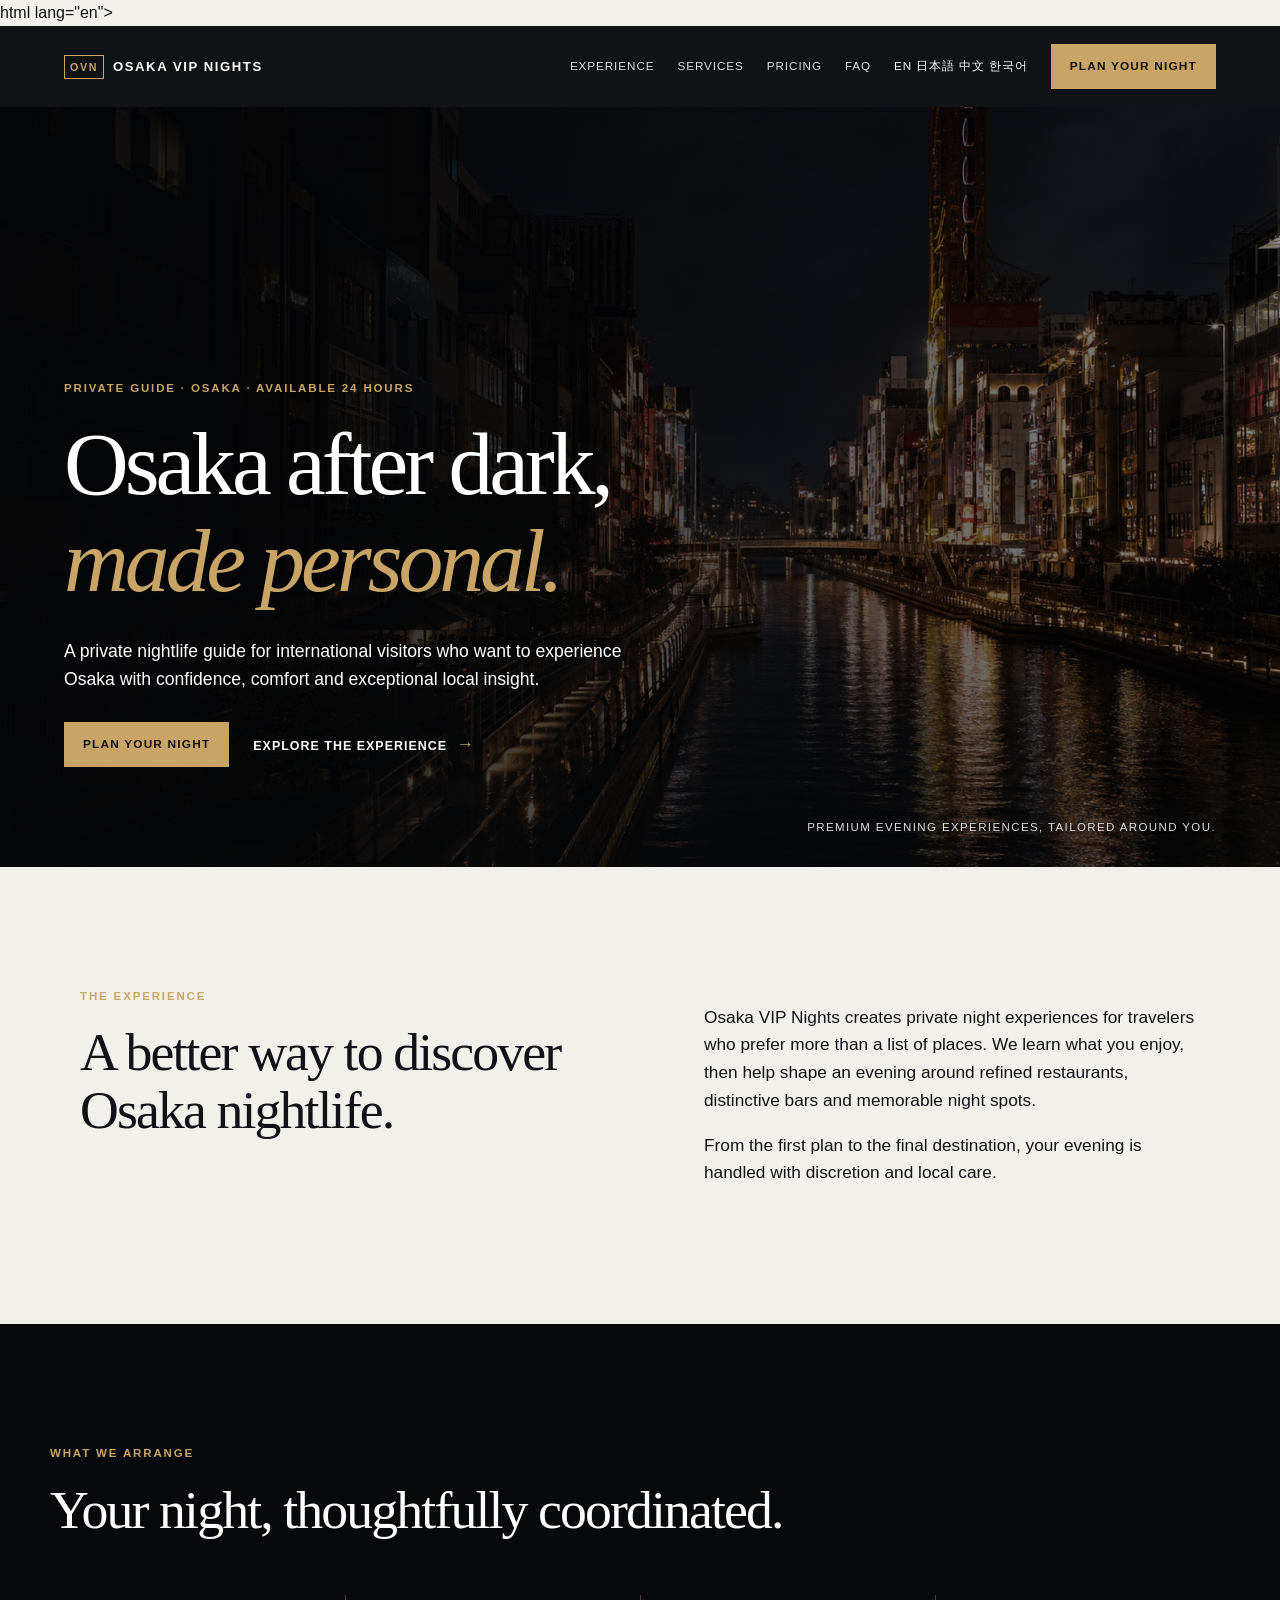
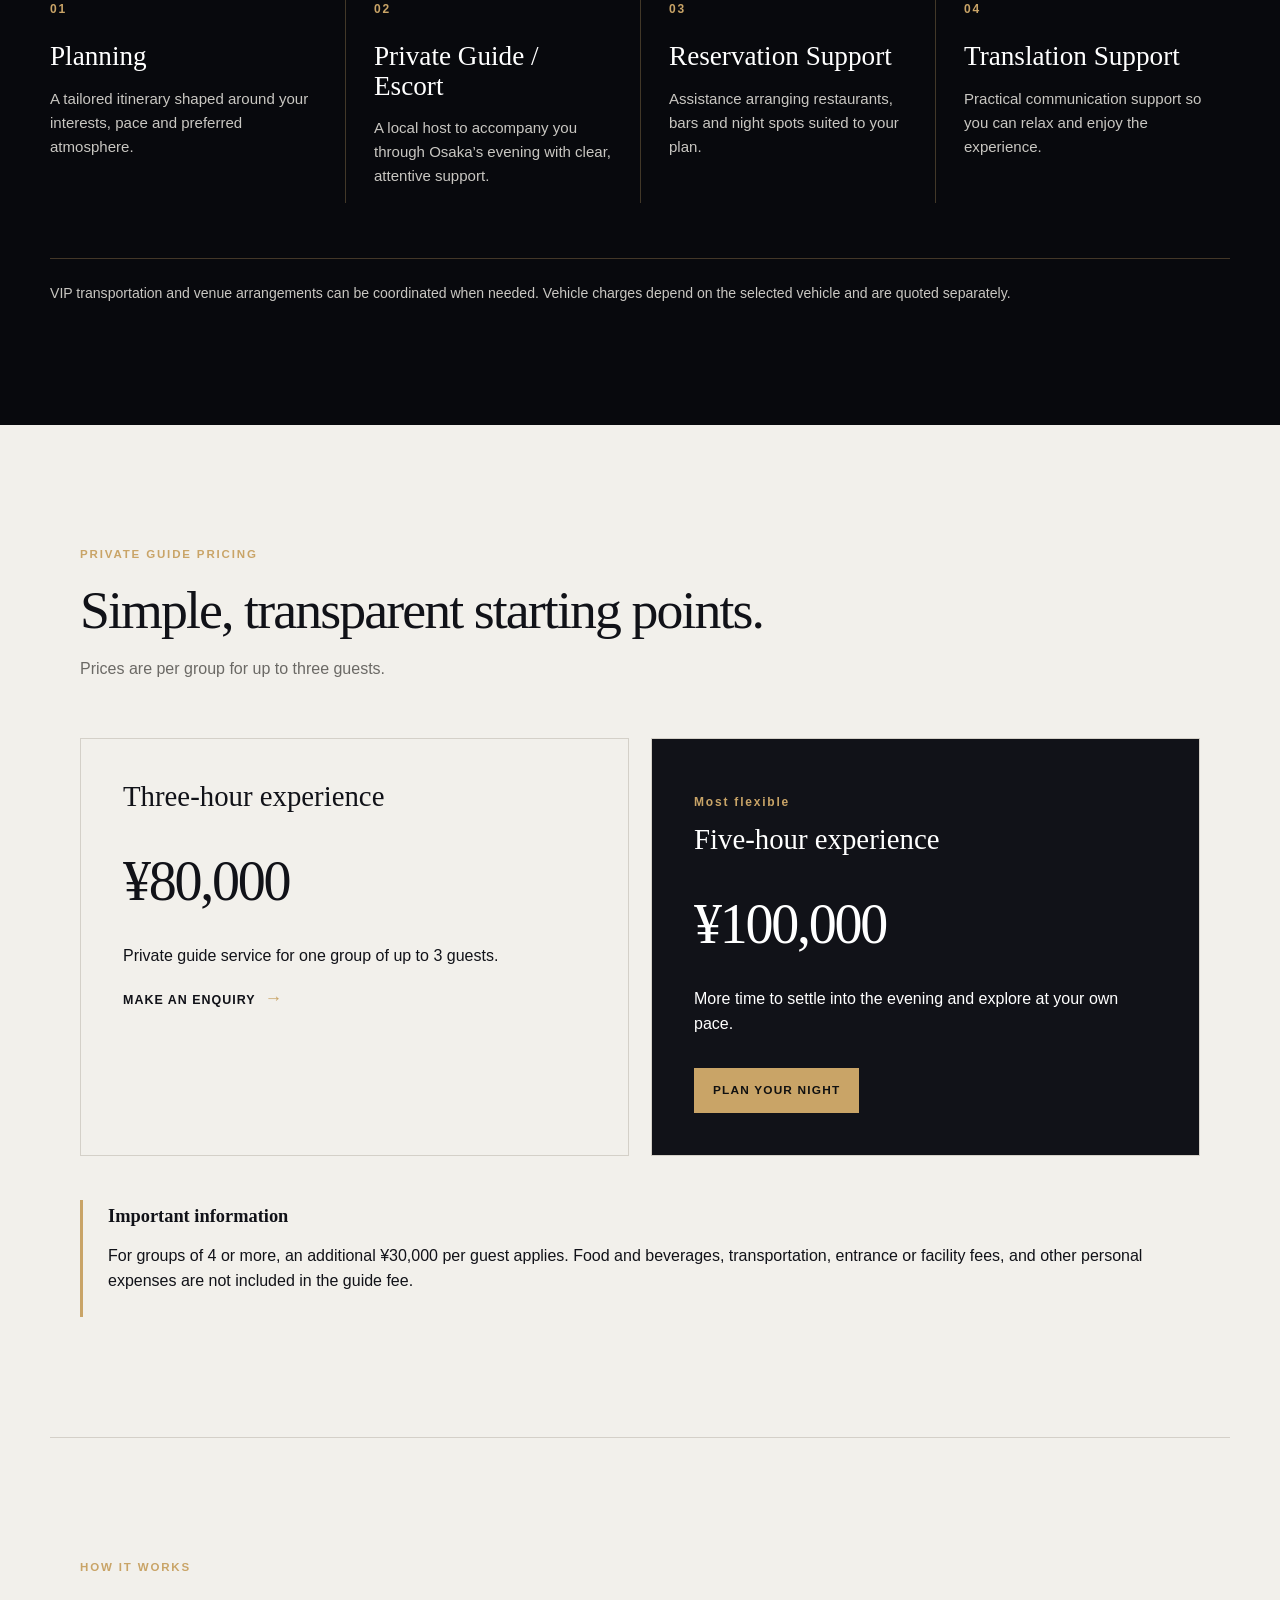
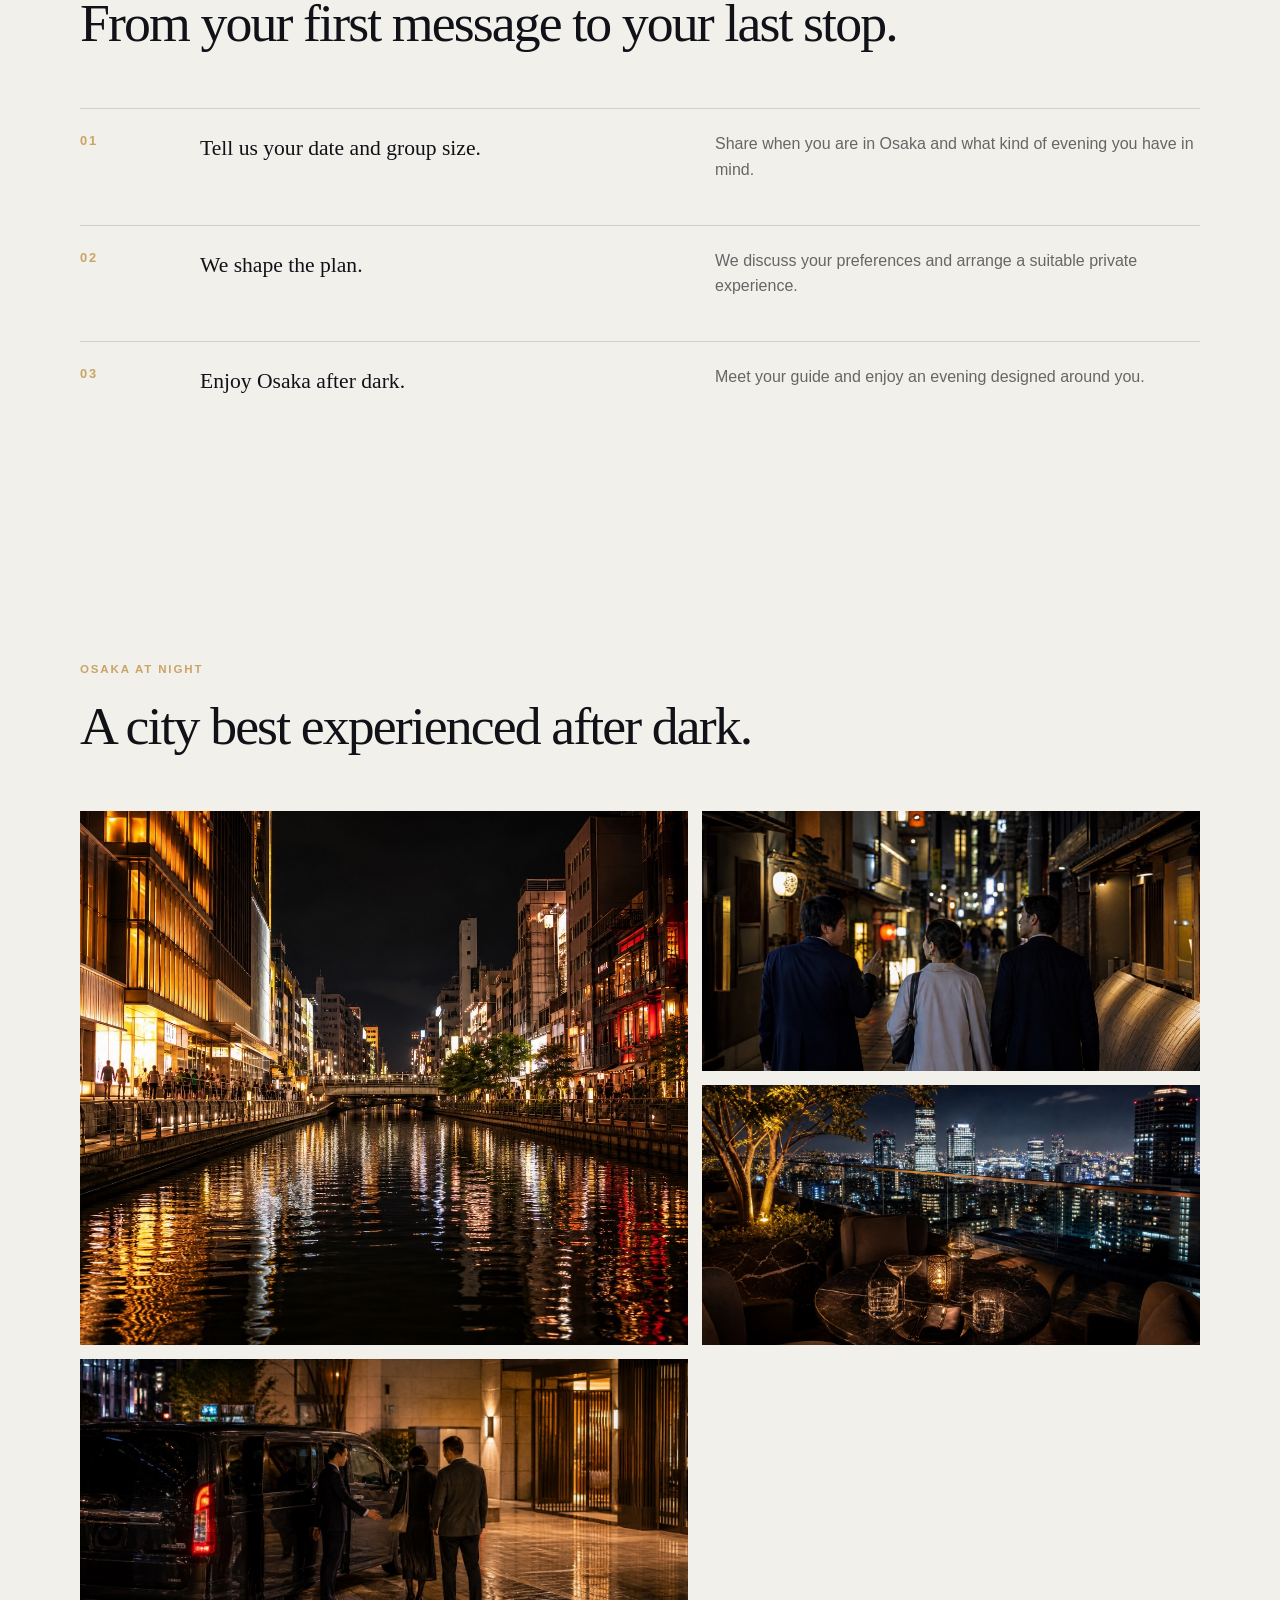
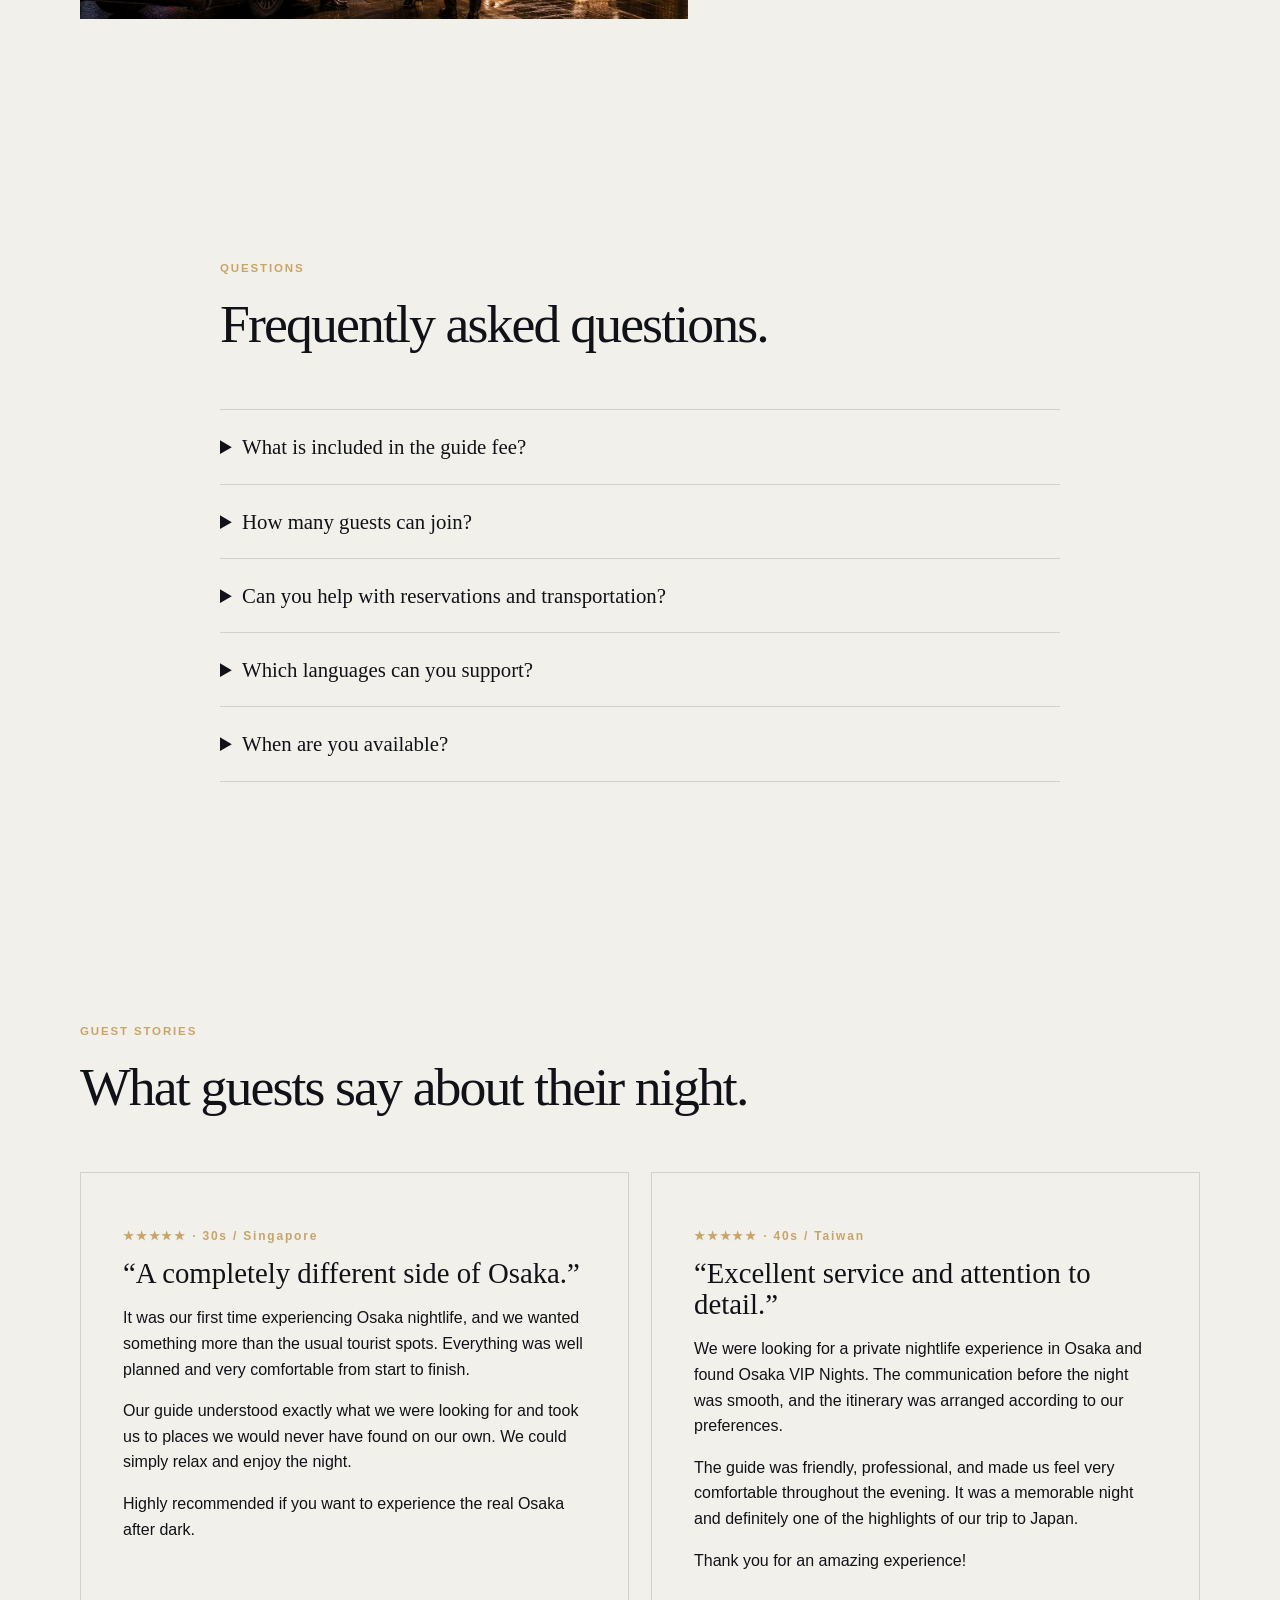
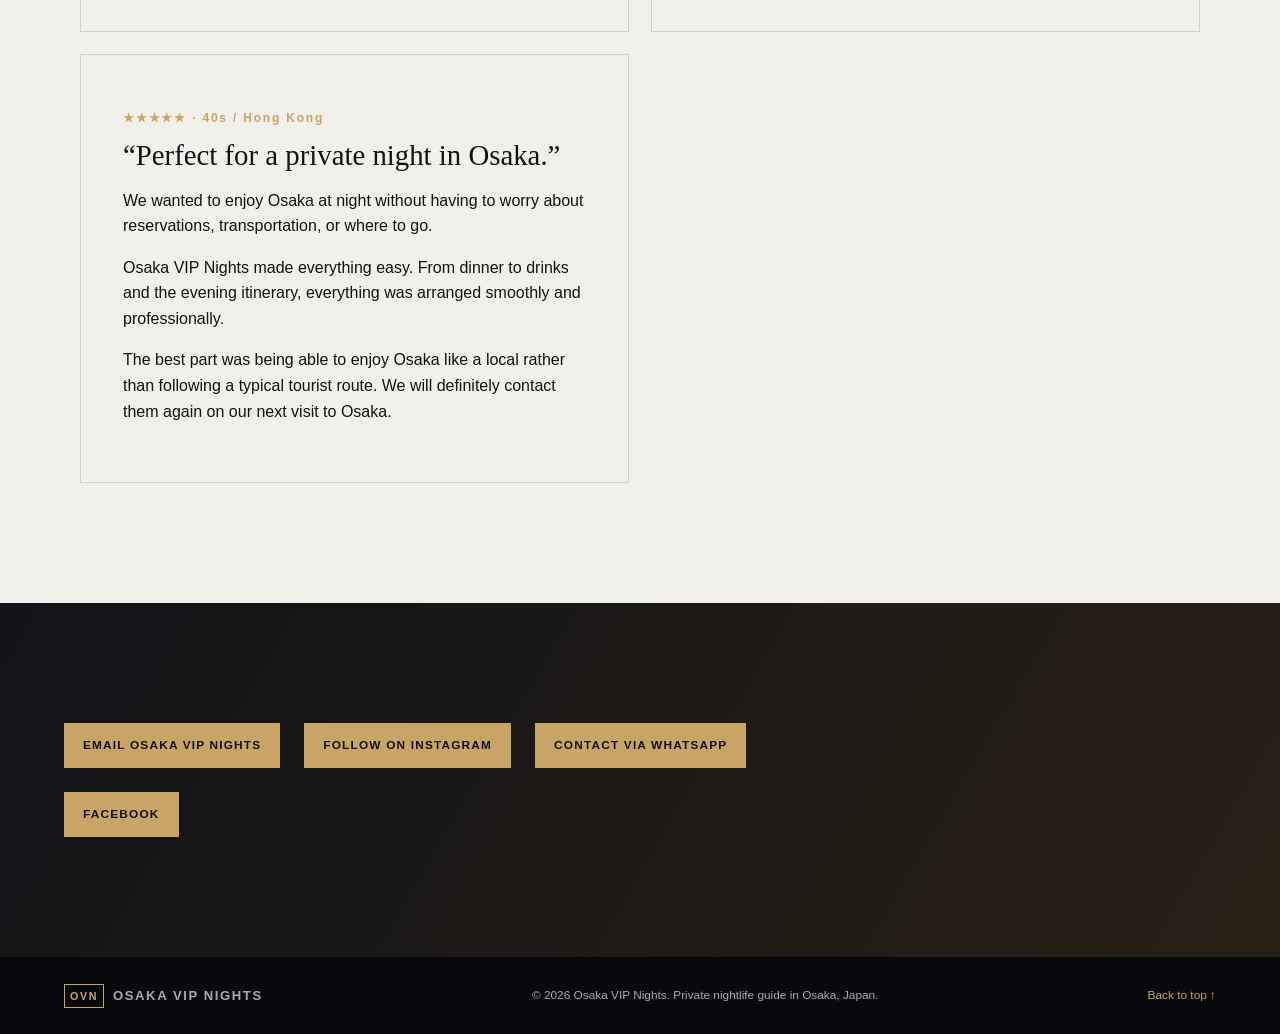
==== commit 73590472: "Add WhatsApp and Facebook contact links" ====
--- a/index.html
+++ b/index.html
@@ -1,24 +1,266 @@
 <!doctype html>
-<html lang="en">
+html lang="en">
+
 <head>
-  <meta charset="utf-8"><meta name="viewport" content="width=device-width, initial-scale=1">
+  <meta charset="utf-8">
+  <meta name="viewport" content="width=device-width, initial-scale=1">
   <title>Osaka VIP Nights | Private Nightlife Guide & Concierge</title>
-  <meta name="description" content="Private nightlife guide in Osaka for international visitors. Tailored premium evenings with planning, reservations, local escort, translation and transport coordination.">
-  <meta name="robots" content="index,follow,max-image-preview:large,max-snippet:-1,max-video-preview:-1"><link rel="canonical" href="https://osakavipnights.com/"><link rel="alternate" hreflang="en" href="https://osakavipnights.com/"><link rel="alternate" hreflang="ja" href="https://osakavipnights.com/ja/"><link rel="alternate" hreflang="zh-CN" href="https://osakavipnights.com/zh/"><link rel="alternate" hreflang="ko" href="https://osakavipnights.com/ko/"><link rel="alternate" hreflang="x-default" href="https://osakavipnights.com/"><meta name="theme-color" content="#090a0d">
-  <meta property="og:type" content="website"><meta property="og:locale" content="en_US"><meta property="og:title" content="Osaka VIP Nights | Private Nightlife Guide & Concierge"><meta property="og:description" content="A tailored premium night out in Osaka for international visitors."><meta property="og:url" content="https://osakavipnights.com/"><meta property="og:site_name" content="Osaka VIP Nights"><meta property="og:image" content="https://osakavipnights.com/images/home/dotonbori-night.jpg"><meta property="og:image:alt" content="Osaka city lights at night">
-  <meta name="twitter:card" content="summary_large_image"><meta name="twitter:title" content="Osaka VIP Nights | Private Nightlife Guide & Concierge"><meta name="twitter:description" content="A tailored premium night out in Osaka for international visitors."><meta name="twitter:image" content="https://osakavipnights.com/images/home/dotonbori-night.jpg"><link rel="stylesheet" href="css/style.css">
-  <script type="application/ld+json">{"@context":"https://schema.org","@graph":[{"@type":"Organization","@id":"https://osakavipnights.com/#organization","name":"Osaka VIP Nights","url":"https://osakavipnights.com/","email":"osakavipnights@gmail.com","openingHours":"Mo-Su 00:00-23:59","sameAs":["https://www.instagram.com/osaka_concierge.8/"],"description":"Private Osaka nightlife guide and concierge service for international visitors."},{"@type":"Service","@id":"https://osakavipnights.com/#service","name":"Private Osaka Nightlife Guide","url":"https://osakavipnights.com/#services","description":"Tailored evening planning in Osaka, including reservation assistance, local escort, translation and transport coordination.","provider":{"@id":"https://osakavipnights.com/#organization"},"areaServed":{"@type":"City","name":"Osaka","containedInPlace":{"@type":"Country","name":"Japan"}},"hoursAvailable":{"@type":"OpeningHoursSpecification","dayOfWeek":["Monday","Tuesday","Wednesday","Thursday","Friday","Saturday","Sunday"],"opens":"00:00","closes":"23:59"},"availableLanguage":["English","Japanese","Chinese","Korean"]},{"@type":"WebSite","@id":"https://osakavipnights.com/#website","url":"https://osakavipnights.com/","name":"Osaka VIP Nights","publisher":{"@id":"https://osakavipnights.com/#organization"},"inLanguage":"en"}]}</script>
+  <meta name="description"
+    content="Private nightlife guide in Osaka for international visitors. Tailored premium evenings with planning, reservations, local escort, translation and transport coordination.">
+  <meta name="robots" content="index,follow,max-image-preview:large,max-snippet:-1,max-video-preview:-1">
+  <link rel="canonical" href="https://osakavipnights.com/">
+  <link rel="alternate" hreflang="en" href="https://osakavipnights.com/">
+  <link rel="alternate" hreflang="ja" href="https://osakavipnights.com/ja/">
+  <link rel="alternate" hreflang="zh-CN" href="https://osakavipnights.com/zh/">
+  <link rel="alternate" hreflang="ko" href="https://osakavipnights.com/ko/">
+  <link rel="alternate" hreflang="x-default" href="https://osakavipnights.com/">
+  <meta name="theme-color" content="#090a0d">
+  <meta property="og:type" content="website">
+  <meta property="og:locale" content="en_US">
+  <meta property="og:title" content="Osaka VIP Nights | Private Nightlife Guide & Concierge">
+  <meta property="og:description" content="A tailored premium night out in Osaka for international visitors.">
+  <meta property="og:url" content="https://osakavipnights.com/">
+  <meta property="og:site_name" content="Osaka VIP Nights">
+  <meta property="og:image" content="https://osakavipnights.com/images/home/dotonbori-night.jpg">
+  <meta property="og:image:alt" content="Osaka city lights at night">
+  <meta name="twitter:card" content="summary_large_image">
+  <meta name="twitter:title" content="Osaka VIP Nights | Private Nightlife Guide & Concierge">
+  <meta name="twitter:description" content="A tailored premium night out in Osaka for international visitors.">
+  <meta name="twitter:image" content="https://osakavipnights.com/images/home/dotonbori-night.jpg">
+  <link rel="stylesheet" href="css/style.css">
+  <script
+    type="application/ld+json">{"@context":"https://schema.org","@graph":[{"@type":"Organization","@id":"https://osakavipnights.com/#organization","name":"Osaka VIP Nights","url":"https://osakavipnights.com/","email":"osakavipnights@gmail.com","openingHours":"Mo-Su 00:00-23:59","sameAs":["https://www.instagram.com/osaka_concierge.8/"],"description":"Private Osaka nightlife guide and concierge service for international visitors."},{"@type":"Service","@id":"https://osakavipnights.com/#service","name":"Private Osaka Nightlife Guide","url":"https://osakavipnights.com/#services","description":"Tailored evening planning in Osaka, including reservation assistance, local escort, translation and transport coordination.","provider":{"@id":"https://osakavipnights.com/#organization"},"areaServed":{"@type":"City","name":"Osaka","containedInPlace":{"@type":"Country","name":"Japan"}},"hoursAvailable":{"@type":"OpeningHoursSpecification","dayOfWeek":["Monday","Tuesday","Wednesday","Thursday","Friday","Saturday","Sunday"],"opens":"00:00","closes":"23:59"},"availableLanguage":["English","Japanese","Chinese","Korean"]},{"@type":"WebSite","@id":"https://osakavipnights.com/#website","url":"https://osakavipnights.com/","name":"Osaka VIP Nights","publisher":{"@id":"https://osakavipnights.com/#organization"},"inLanguage":"en"}]}</script>
 </head>
+
 <body>
-<header class="site-header" id="top"><a class="brand" href="#top" data-scroll aria-label="Osaka VIP Nights home"><span>OVN</span><b>Osaka VIP Nights</b></a><button class="nav-toggle" type="button" aria-expanded="false" aria-controls="site-nav">Menu</button><nav id="site-nav" aria-label="Primary navigation"><a href="#experience" data-scroll data-i18n="nav.experience">Experience</a><a href="#services" data-scroll data-i18n="nav.services">Services</a><a href="#pricing" data-scroll data-i18n="nav.pricing">Pricing</a><a href="#faq" data-scroll data-i18n="nav.faq">FAQ</a><div class="language-switcher"><a class="is-active" href="./">EN</a><a href="ja/">日本語</a><a href="zh/">中文</a><a href="ko/">한국어</a></div><a class="nav-cta" href="#contact" data-scroll data-i18n="common.contact">Plan your night</a></nav></header>
-<main>
-<section class="hero" aria-labelledby="hero-title"><div class="hero-content"><p class="eyebrow" data-i18n="hero.eyebrow">Private guide · Osaka · Available 24 hours</p><h1 id="hero-title" data-i18n="hero.title">Osaka after dark,<br><em>made personal.</em></h1><p class="hero-copy" data-i18n="hero.description">A private nightlife guide for international visitors who want to experience Osaka with confidence, comfort and exceptional local insight.</p><div class="hero-actions"><a class="button" href="#contact" data-scroll data-i18n="common.contact">Plan your night</a><a class="text-link" href="#experience" data-scroll data-i18n="hero.secondary">Explore the experience <span>→</span></a></div></div><p class="hero-note" data-i18n="hero.note">Premium evening experiences, tailored around you.</p></section>
-<section class="section intro" id="experience"><div><p class="eyebrow" data-i18n="experience.eyebrow">The experience</p><h2 data-i18n="experience.title">A better way to discover Osaka nightlife.</h2></div><div class="prose"><p data-i18n="experience.text1">Osaka VIP Nights creates private night experiences for travelers who prefer more than a list of places. We learn what you enjoy, then help shape an evening around refined restaurants, distinctive bars and memorable night spots.</p><p data-i18n="experience.text2">From the first plan to the final destination, your evening is handled with discretion and local care.</p></div></section>
-<section class="section section-dark" id="services"><div class="contained"><div class="section-heading"><p class="eyebrow" data-i18n="services.eyebrow">What we arrange</p><h2 data-i18n="services.title">Your night, thoughtfully coordinated.</h2></div><div class="service-grid"><article><span>01</span><h3 data-i18n="services.planning.title">Planning</h3><p data-i18n="services.planning.text">A tailored itinerary shaped around your interests, pace and preferred atmosphere.</p></article><article><span>02</span><h3 data-i18n="services.guide.title">Private Guide / Escort</h3><p data-i18n="services.guide.text">A local host to accompany you through Osaka’s evening with clear, attentive support.</p></article><article><span>03</span><h3 data-i18n="services.reservation.title">Reservation Support</h3><p data-i18n="services.reservation.text">Assistance arranging restaurants, bars and night spots suited to your plan.</p></article><article><span>04</span><h3 data-i18n="services.translation.title">Translation Support</h3><p data-i18n="services.translation.text">Practical communication support so you can relax and enjoy the experience.</p></article></div><p class="service-note" data-i18n="services.note">VIP transportation and venue arrangements can be coordinated when needed. Vehicle charges depend on the selected vehicle and are quoted separately.</p></div></section>
-<section class="section" id="pricing"><div class="section-heading"><p class="eyebrow" data-i18n="pricing.eyebrow">Private guide pricing</p><h2 data-i18n="pricing.title">Simple, transparent starting points.</h2><p data-i18n="pricing.description">Prices are per group for up to three guests.</p></div><div class="pricing-grid"><article class="price-card"><h3 data-i18n="pricing.three.title">Three-hour experience</h3><p class="price">¥80,000</p><p data-i18n="pricing.three.text">Private guide service for one group of up to 3 guests.</p><a class="text-link" href="#contact" data-scroll data-i18n="pricing.enquire">Make an enquiry <span>→</span></a></article><article class="price-card featured"><p class="tag" data-i18n="pricing.featured">Most flexible</p><h3 data-i18n="pricing.five.title">Five-hour experience</h3><p class="price">¥100,000</p><p data-i18n="pricing.five.text">More time to settle into the evening and explore at your own pace.</p><a class="button" href="#contact" data-scroll data-i18n="common.contact">Plan your night</a></article></div><div class="costs"><h3 data-i18n="pricing.infoTitle">Important information</h3><p data-i18n="pricing.costs">For groups of 4 or more, an additional ¥30,000 per guest applies. Food and beverages, transportation, entrance or facility fees, and other personal expenses are not included in the guide fee.</p></div></section>
-<section class="section process"><div class="section-heading"><p class="eyebrow" data-i18n="process.eyebrow">How it works</p><h2 data-i18n="process.title">From your first message to your last stop.</h2></div><ol><li><strong data-i18n="process.one.title">Tell us your date and group size.</strong><span data-i18n="process.one.text">Share when you are in Osaka and what kind of evening you have in mind.</span></li><li><strong data-i18n="process.two.title">We shape the plan.</strong><span data-i18n="process.two.text">We discuss your preferences and arrange a suitable private experience.</span></li><li><strong data-i18n="process.three.title">Enjoy Osaka after dark.</strong><span data-i18n="process.three.text">Meet your guide and enjoy an evening designed around you.</span></li></ol></section>
-<section class="section gallery"><div class="section-heading"><p class="eyebrow" data-i18n="gallery.eyebrow">Osaka at night</p><h2 data-i18n="gallery.title">A city best experienced after dark.</h2></div><div class="gallery-grid"><img src="images/gallery/dotonbori.jpg" alt="Dotonbori canal lights after dark" data-i18n-attr="alt:images.dotonbori"><img src="images/gallery/night-district.jpg" alt="A night district in Osaka" data-i18n-attr="alt:images.district"><img src="images/gallery/rooftop-evening.jpg" alt="Rooftop view of Osaka at night" data-i18n-attr="alt:images.rooftop"><img src="images/gallery/private-pickup.jpg" alt="Private pickup in Osaka" data-i18n-attr="alt:images.pickup"></div></section>
-<section class="section faq" id="faq"><div class="section-heading"><p class="eyebrow" data-i18n="faq.eyebrow">Questions</p><h2 data-i18n="faq.title">Frequently asked questions.</h2></div><details><summary data-i18n="faq.included.q">What is included in the guide fee?</summary><p data-i18n="faq.included.a">The guide fee covers private planning and guide service. Food and beverages, transportation, entrance or facility fees, and personal expenses are separate.</p></details><details><summary data-i18n="faq.guests.q">How many guests can join?</summary><p data-i18n="faq.guests.a">Each standard price is for one group of up to three guests. For groups of four or more, ¥30,000 is added per additional guest.</p></details><details><summary data-i18n="faq.transport.q">Can you help with reservations and transportation?</summary><p data-i18n="faq.transport.a">Yes. Reservation support and transportation coordination can be arranged according to your plan. Vehicle costs depend on the selected vehicle and are quoted separately.</p></details><details><summary data-i18n="faq.languages.q">Which languages can you support?</summary><p data-i18n="faq.languages.a">We support international visitors in English, Japanese, Chinese and Korean. Tell us your needs when you enquire.</p></details><details><summary data-i18n="faq.hours.q">When are you available?</summary><p data-i18n="faq.hours.a">Enquiries and service coordination are available 24 hours a day, every day.</p></details></section>
-<section class="contact" id="contact"><div><p class="eyebrow" data-i18n="contact.eyebrow">Start the conversation</p><h2 data-i18n="contact.title">Your Osaka night begins here.</h2><p data-i18n="contact.description">Tell us your travel dates, group size, preferred hours and the kind of evening you would enjoy. We will help you create a private Osaka night experience.</p><div class="contact-actions"><a class="button" href="mailto:osakavipnights@gmail.com?subject=Private%20Osaka%20Night%20Experience%20Enquiry" data-i18n="contact.email">Email Osaka VIP Nights</a><a class="text-link light" href="https://www.instagram.com/osaka_concierge.8/" target="_blank" rel="noopener" data-i18n="contact.instagram">Follow on Instagram <span>↗</span></a></div></div></section>
-</main><footer><a class="brand" href="#top" data-scroll><span>OVN</span><b>Osaka VIP Nights</b></a><p>© <span data-year></span> <span data-i18n="footer.copy">Osaka VIP Nights. Private nightlife guide in Osaka, Japan.</span></p><a href="#top" data-scroll data-i18n="footer.top">Back to top ↑</a></footer><script src="js/main.js" defer></script>
-</body></html>
+  <header class="site-header" id="top"><a class="brand" href="#top" data-scroll
+      aria-label="Osaka VIP Nights home"><span>OVN</span><b>Osaka VIP Nights</b></a><button class="nav-toggle"
+      type="button" aria-expanded="false" aria-controls="site-nav">Menu</button>
+    <nav id="site-nav" aria-label="Primary navigation"><a href="#experience" data-scroll
+        data-i18n="nav.experience">Experience</a><a href="#services" data-scroll data-i18n="nav.services">Services</a><a
+        href="#pricing" data-scroll data-i18n="nav.pricing">Pricing</a><a href="#faq" data-scroll
+        data-i18n="nav.faq">FAQ</a>
+      <div class="language-switcher"><a class="is-active" href="./">EN</a><a href="ja/">日本語</a><a href="zh/">中文</a><a
+          href="ko/">한국어</a></div><a class="nav-cta" href="#contact" data-scroll data-i18n="common.contact">Plan your
+        night</a>
+    </nav>
+  </header>
+  <main>
+    <section class="hero" aria-labelledby="hero-title">
+      <div class="hero-content">
+        <p class="eyebrow" data-i18n="hero.eyebrow">Private guide · Osaka · Available 24 hours</p>
+        <h1 id="hero-title" data-i18n="hero.title">Osaka after dark,<br><em>made personal.</em></h1>
+        <p class="hero-copy" data-i18n="hero.description">A private nightlife guide for international visitors who want
+          to experience Osaka with confidence, comfort and exceptional local insight.</p>
+        <div class="hero-actions"><a class="button" href="#contact" data-scroll data-i18n="common.contact">Plan your
+            night</a><a class="text-link" href="#experience" data-scroll data-i18n="hero.secondary">Explore the
+            experience <span>→</span></a></div>
+      </div>
+      <p class="hero-note" data-i18n="hero.note">Premium evening experiences, tailored around you.</p>
+    </section>
+    <section class="section intro" id="experience">
+      <div>
+        <p class="eyebrow" data-i18n="experience.eyebrow">The experience</p>
+        <h2 data-i18n="experience.title">A better way to discover Osaka nightlife.</h2>
+      </div>
+      <div class="prose">
+        <p data-i18n="experience.text1">Osaka VIP Nights creates private night experiences for travelers who prefer more
+          than a list of places. We learn what you enjoy, then help shape an evening around refined restaurants,
+          distinctive bars and memorable night spots.</p>
+        <p data-i18n="experience.text2">From the first plan to the final destination, your evening is handled with
+          discretion and local care.</p>
+      </div>
+    </section>
+    <section class="section section-dark" id="services">
+      <div class="contained">
+        <div class="section-heading">
+          <p class="eyebrow" data-i18n="services.eyebrow">What we arrange</p>
+          <h2 data-i18n="services.title">Your night, thoughtfully coordinated.</h2>
+        </div>
+        <div class="service-grid">
+          <article><span>01</span>
+            <h3 data-i18n="services.planning.title">Planning</h3>
+            <p data-i18n="services.planning.text">A tailored itinerary shaped around your interests, pace and preferred
+              atmosphere.</p>
+          </article>
+          <article><span>02</span>
+            <h3 data-i18n="services.guide.title">Private Guide / Escort</h3>
+            <p data-i18n="services.guide.text">A local host to accompany you through Osaka’s evening with clear,
+              attentive support.</p>
+          </article>
+          <article><span>03</span>
+            <h3 data-i18n="services.reservation.title">Reservation Support</h3>
+            <p data-i18n="services.reservation.text">Assistance arranging restaurants, bars and night spots suited to
+              your plan.</p>
+          </article>
+          <article><span>04</span>
+            <h3 data-i18n="services.translation.title">Translation Support</h3>
+            <p data-i18n="services.translation.text">Practical communication support so you can relax and enjoy the
+              experience.</p>
+          </article>
+        </div>
+        <p class="service-note" data-i18n="services.note">VIP transportation and venue arrangements can be coordinated
+          when needed. Vehicle charges depend on the selected vehicle and are quoted separately.</p>
+      </div>
+    </section>
+    <section class="section" id="pricing">
+      <div class="section-heading">
+        <p class="eyebrow" data-i18n="pricing.eyebrow">Private guide pricing</p>
+        <h2 data-i18n="pricing.title">Simple, transparent starting points.</h2>
+        <p data-i18n="pricing.description">Prices are per group for up to three guests.</p>
+      </div>
+      <div class="pricing-grid">
+        <article class="price-card">
+          <h3 data-i18n="pricing.three.title">Three-hour experience</h3>
+          <p class="price">¥80,000</p>
+          <p data-i18n="pricing.three.text">Private guide service for one group of up to 3 guests.</p><a
+            class="text-link" href="#contact" data-scroll data-i18n="pricing.enquire">Make an enquiry <span>→</span></a>
+        </article>
+        <article class="price-card featured">
+          <p class="tag" data-i18n="pricing.featured">Most flexible</p>
+          <h3 data-i18n="pricing.five.title">Five-hour experience</h3>
+          <p class="price">¥100,000</p>
+          <p data-i18n="pricing.five.text">More time to settle into the evening and explore at your own pace.</p><a
+            class="button" href="#contact" data-scroll data-i18n="common.contact">Plan your night</a>
+        </article>
+      </div>
+      <div class="costs">
+        <h3 data-i18n="pricing.infoTitle">Important information</h3>
+        <p data-i18n="pricing.costs">For groups of 4 or more, an additional ¥30,000 per guest applies. Food and
+          beverages, transportation, entrance or facility fees, and other personal expenses are not included in the
+          guide fee.</p>
+      </div>
+    </section>
+    <section class="section process">
+      <div class="section-heading">
+        <p class="eyebrow" data-i18n="process.eyebrow">How it works</p>
+        <h2 data-i18n="process.title">From your first message to your last stop.</h2>
+      </div>
+      <ol>
+        <li><strong data-i18n="process.one.title">Tell us your date and group size.</strong><span
+            data-i18n="process.one.text">Share when you are in Osaka and what kind of evening you have in mind.</span>
+        </li>
+        <li><strong data-i18n="process.two.title">We shape the plan.</strong><span data-i18n="process.two.text">We
+            discuss your preferences and arrange a suitable private experience.</span></li>
+        <li><strong data-i18n="process.three.title">Enjoy Osaka after dark.</strong><span
+            data-i18n="process.three.text">Meet your guide and enjoy an evening designed around you.</span></li>
+      </ol>
+    </section>
+    <section class="section gallery">
+      <div class="section-heading">
+        <p class="eyebrow" data-i18n="gallery.eyebrow">Osaka at night</p>
+        <h2 data-i18n="gallery.title">A city best experienced after dark.</h2>
+      </div>
+      <div class="gallery-grid"><img src="images/gallery/dotonbori.jpg" alt="Dotonbori canal lights after dark"
+          data-i18n-attr="alt:images.dotonbori"><img src="images/gallery/night-district.jpg"
+          alt="A night district in Osaka" data-i18n-attr="alt:images.district"><img
+          src="images/gallery/rooftop-evening.jpg" alt="Rooftop view of Osaka at night"
+          data-i18n-attr="alt:images.rooftop"><img src="images/gallery/private-pickup.jpg" alt="Private pickup in Osaka"
+          data-i18n-attr="alt:images.pickup"></div>
+    </section>
+    <section class="section faq" id="faq">
+      <div class="section-heading">
+        <p class="eyebrow" data-i18n="faq.eyebrow">Questions</p>
+        <h2 data-i18n="faq.title">Frequently asked questions.</h2>
+      </div>
+      <details>
+        <summary data-i18n="faq.included.q">What is included in the guide fee?</summary>
+        <p data-i18n="faq.included.a">The guide fee covers private planning and guide service. Food and beverages,
+          transportation, entrance or facility fees, and personal expenses are separate.</p>
+      </details>
+      <details>
+        <summary data-i18n="faq.guests.q">How many guests can join?</summary>
+        <p data-i18n="faq.guests.a">Each standard price is for one group of up to three guests. For groups of four or
+          more, ¥30,000 is added per additional guest.</p>
+      </details>
+      <details>
+        <summary data-i18n="faq.transport.q">Can you help with reservations and transportation?</summary>
+        <p data-i18n="faq.transport.a">Yes. Reservation support and transportation coordination can be arranged
+          according to your plan. Vehicle costs depend on the selected vehicle and are quoted separately.</p>
+      </details>
+      <details>
+        <summary data-i18n="faq.languages.q">Which languages can you support?</summary>
+        <p data-i18n="faq.languages.a">We support international visitors in English, Japanese, Chinese and Korean. Tell
+          us your needs when you enquire.</p>
+      </details>
+      <details>
+        <summary data-i18n="faq.hours.q">When are you available?</summary>
+        <p data-i18n="faq.hours.a">Enquiries and service coordination are available 24 hours a day, every day.</p>
+      </details>
+    </section>
+    <section class="section reviews" aria-labelledby="reviews-title">
+      <div class="section-heading">
+        <p class="eyebrow">Guest stories</p>
+        <h2 id="reviews-title">What guests say about their night.</h2>
+      </div>
+      <div class="pricing-grid">
+        <article class="price-card">
+          <p class="tag">★★★★★ · 30s / Singapore</p>
+          <h3>“A completely different side of Osaka.”</h3>
+          <p>It was our first time experiencing Osaka nightlife, and we wanted something more than the usual tourist
+            spots. Everything was well planned and very comfortable from start to finish.</p>
+          <p>Our guide understood exactly what we were looking for and took us to places we would never have found on
+            our own. We could simply relax and enjoy the night.</p>
+          <p>Highly recommended if you want to experience the real Osaka after dark.</p>
+        </article>
+        <article class="price-card">
+          <p class="tag">★★★★★ · 40s / Taiwan</p>
+          <h3>“Excellent service and attention to detail.”</h3>
+          <p>We were looking for a private nightlife experience in Osaka and found Osaka VIP Nights. The communication
+            before the night was smooth, and the itinerary was arranged according to our preferences.</p>
+          <p>The guide was friendly, professional, and made us feel very comfortable throughout the evening. It was a
+            memorable night and definitely one of the highlights of our trip to Japan.</p>
+          <p>Thank you for an amazing experience!</p>
+        </article>
+        <article class="price-card">
+          <p class="tag">★★★★★ · 40s / Hong Kong</p>
+          <h3>“Perfect for a private night in Osaka.”</h3>
+          <p>We wanted to enjoy Osaka at night without having to worry about reservations, transportation, or where to
+            go.</p>
+          <p>Osaka VIP Nights made everything easy. From dinner to drinks and the evening itinerary, everything was
+            arranged smoothly and professionally.</p>
+          <p>The best part was being able to enjoy Osaka like a local rather than following a typical tourist route. We
+            will definitely contact them again on our next visit to Osaka.</p>
+        </article>
+      </div>
+    </section>
+    <section class="contact" id="contact">
+      <div class="contact-actions">
+  <a class="button"
+     href="mailto:osakavipnights@gmail.com?subject=Private%20Nightlife%20Inquiry"
+     data-i18n="contact.email">
+    Email Osaka VIP Nights
+  </a>
+
+  <a class="button"
+     href="https://www.instagram.com/osaka_concierge.s/"
+     target="_blank"
+     rel="noopener"
+     data-i18n="contact.instagram">
+    Follow on Instagram
+  </a>
+
+  <a class="button"
+     href="https://wa.me/818083416464"
+     target="_blank"
+     rel="noopener">
+    Contact via WhatsApp
+  </a>
+
+  <a class="button"
+     href="https://www.facebook.com/share/1Bv3bCaPgy/?mibextid=wwXIfr"
+     target="_blank"
+     rel="noopener">
+    Facebook
+  </a>
+</div>
+    </section>
+  </main>
+  <footer><a class="brand" href="#top" data-scroll><span>OVN</span><b>Osaka VIP Nights</b></a>
+    <p>© <span data-year></span> <span data-i18n="footer.copy">Osaka VIP Nights. Private nightlife guide in Osaka,
+        Japan.</span></p><a href="#top" data-scroll data-i18n="footer.top">Back to top ↑</a>
+  </footer>
+  <script src="js/main.js" defer></script>
+</body>
+
+</html>
